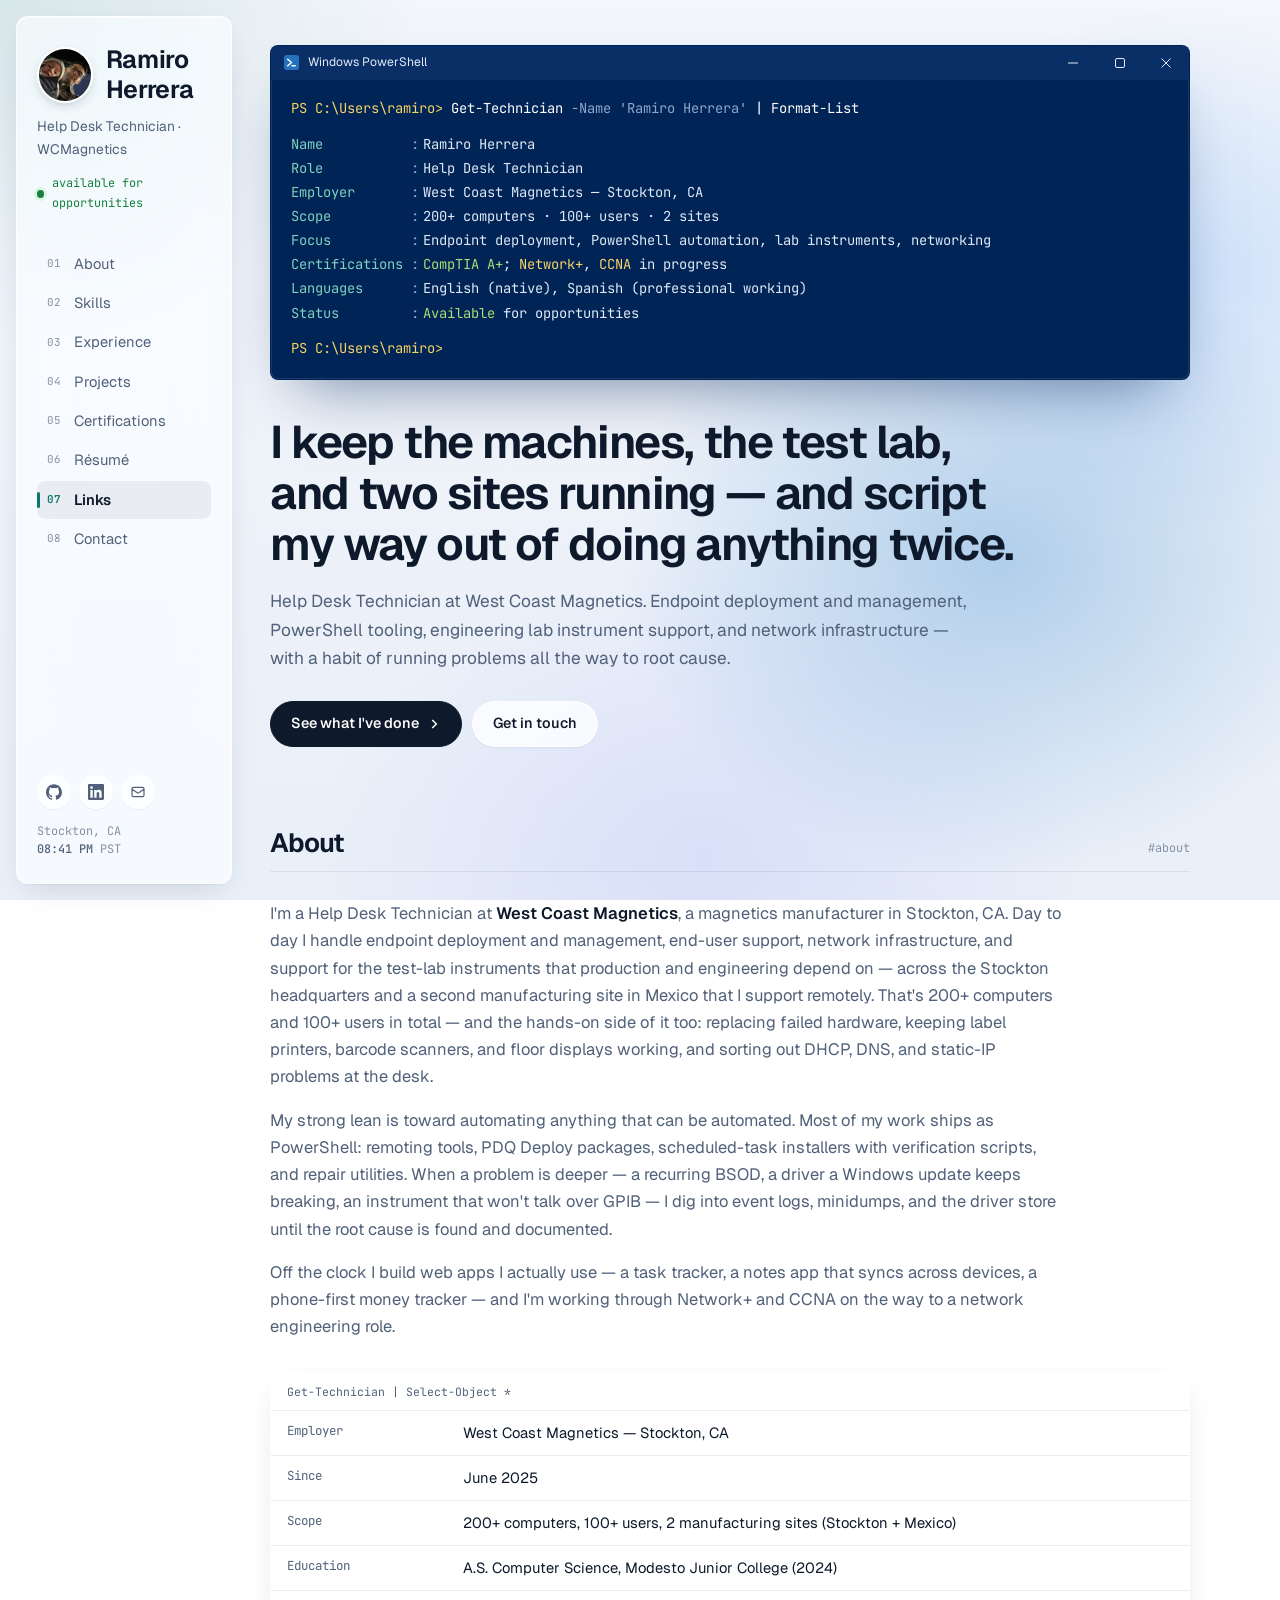
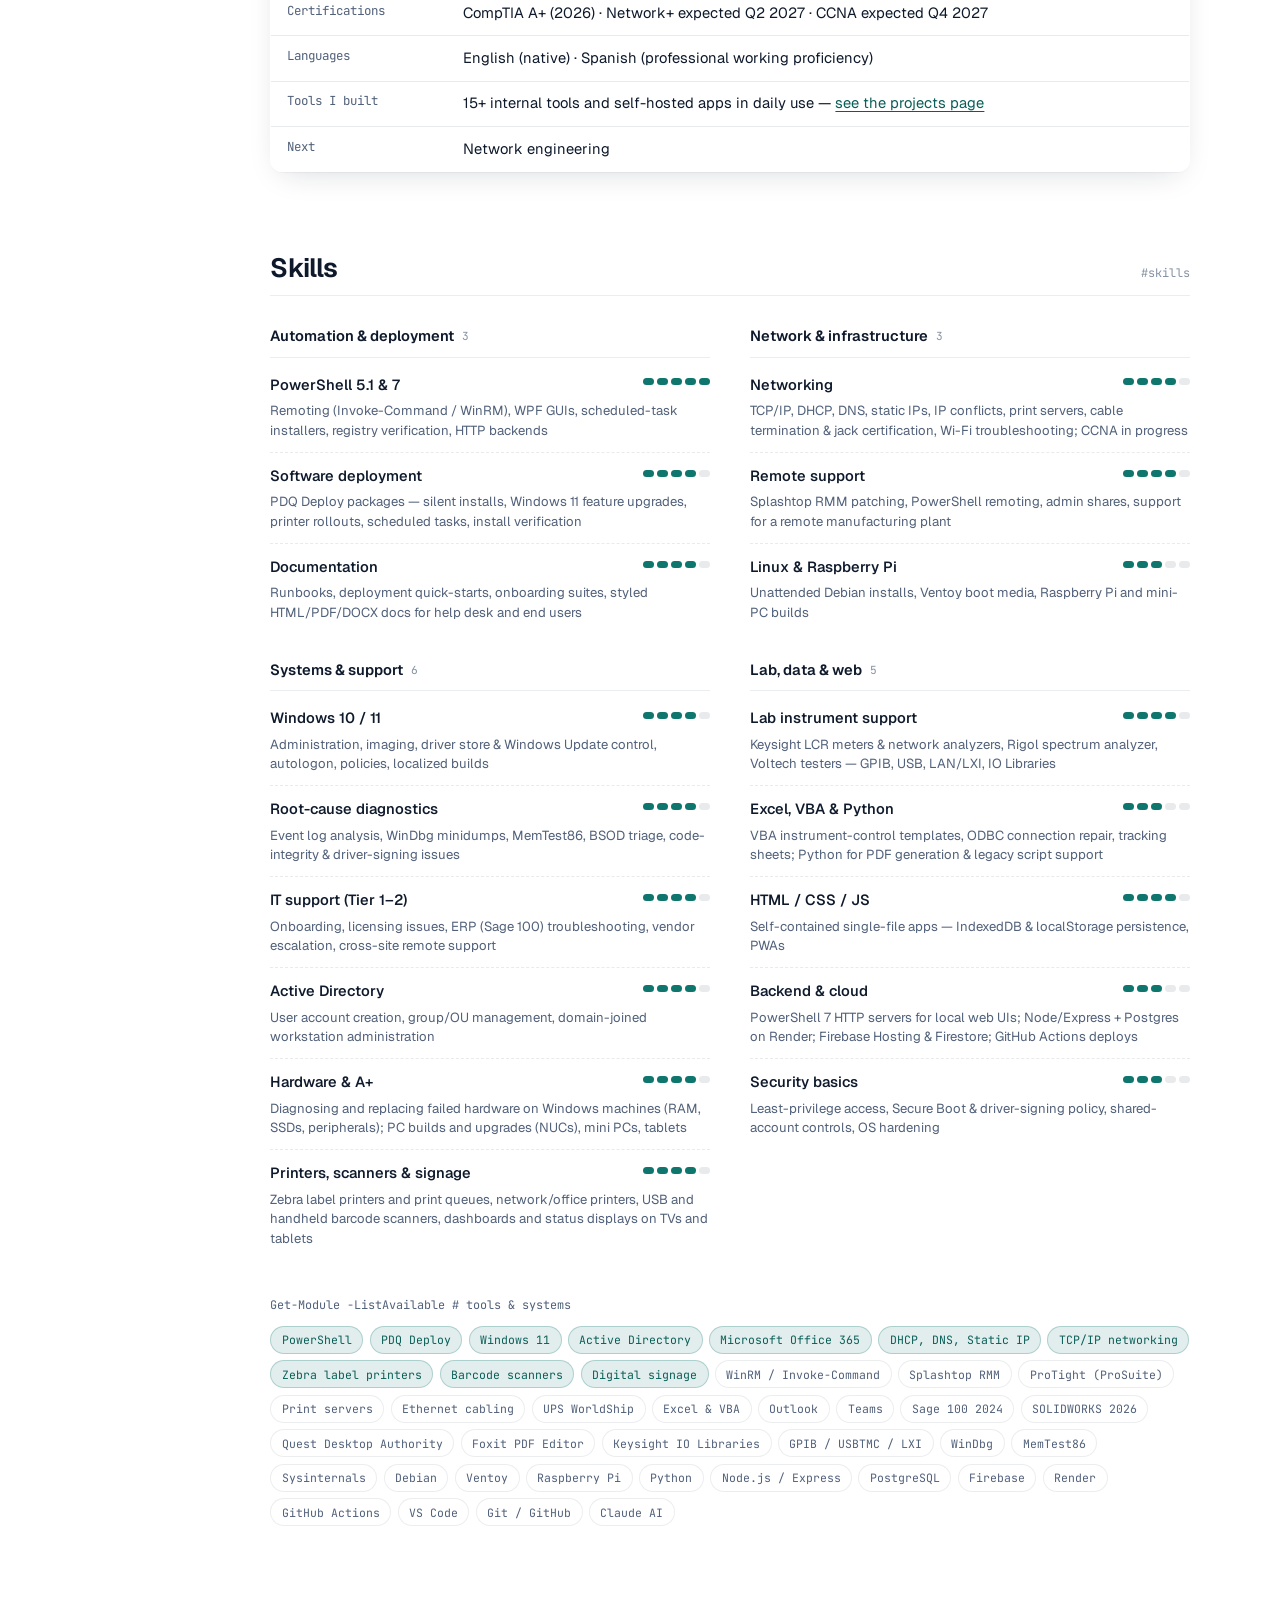
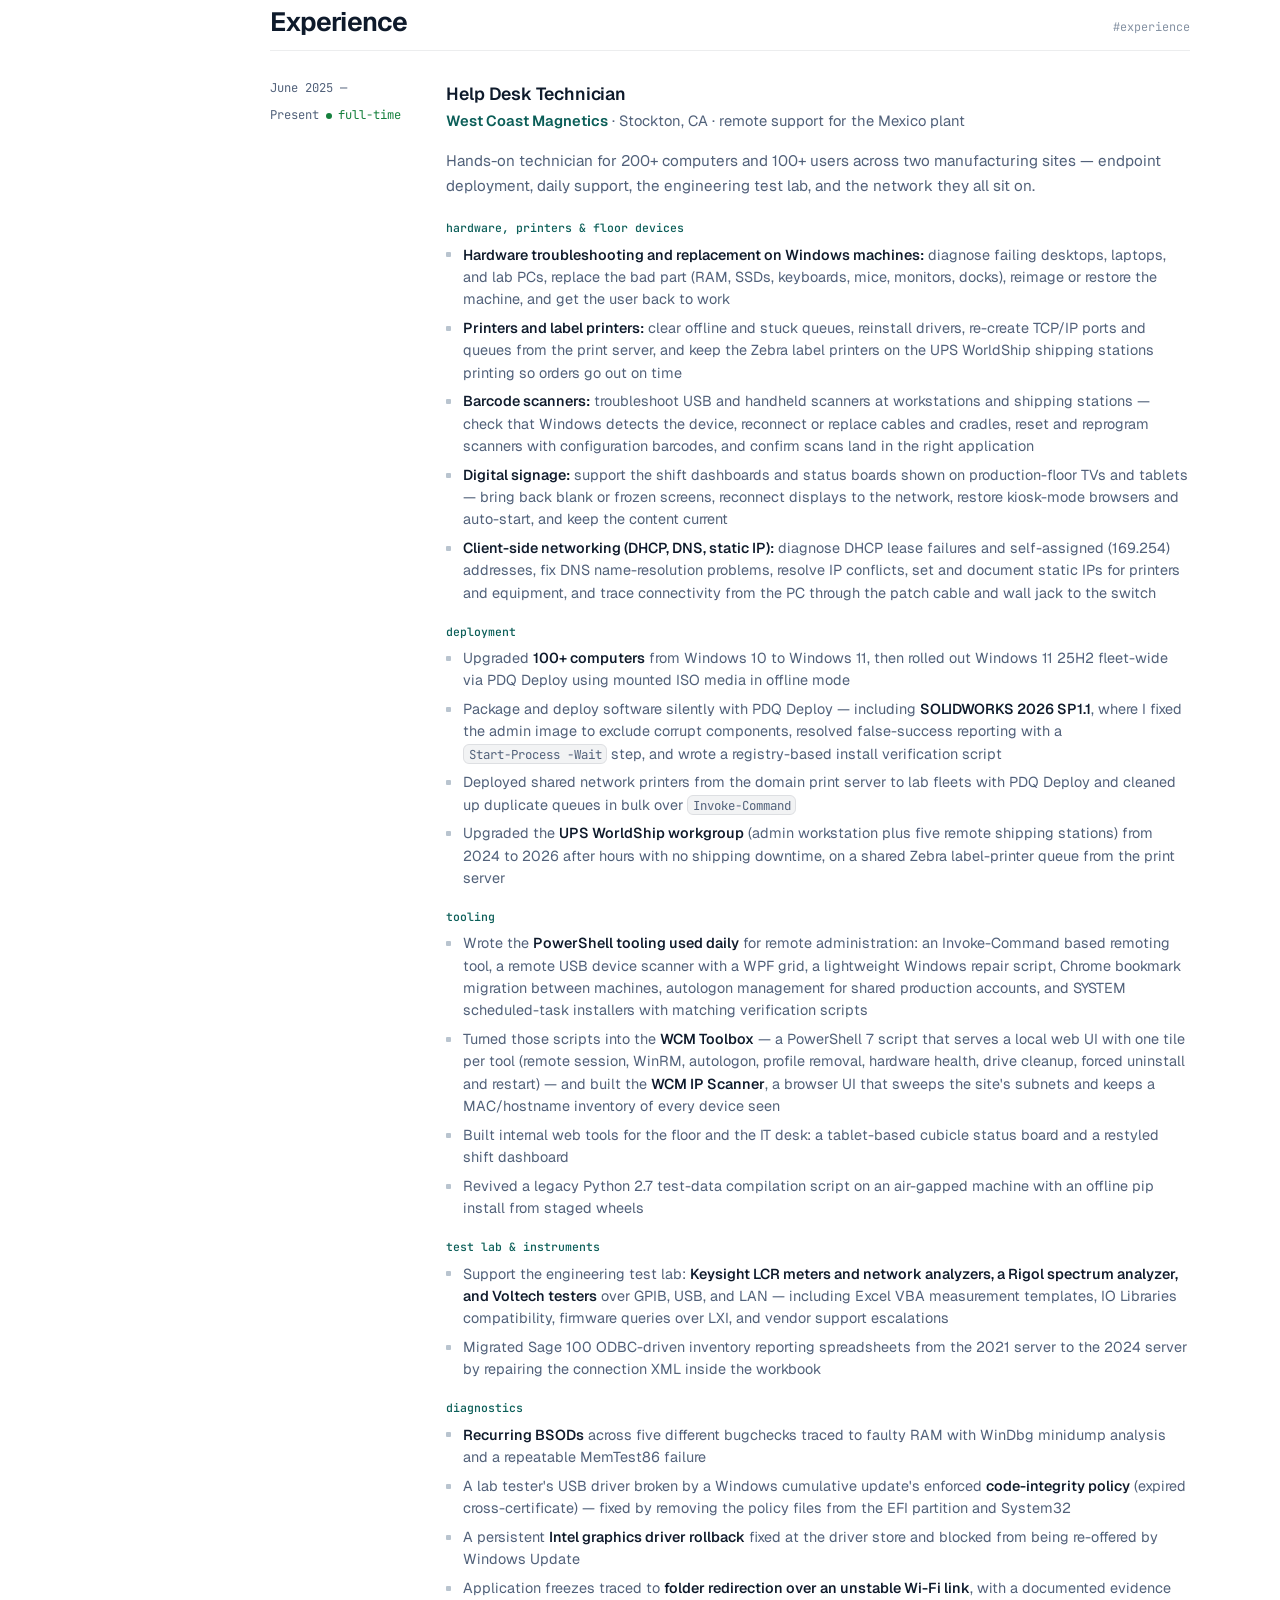
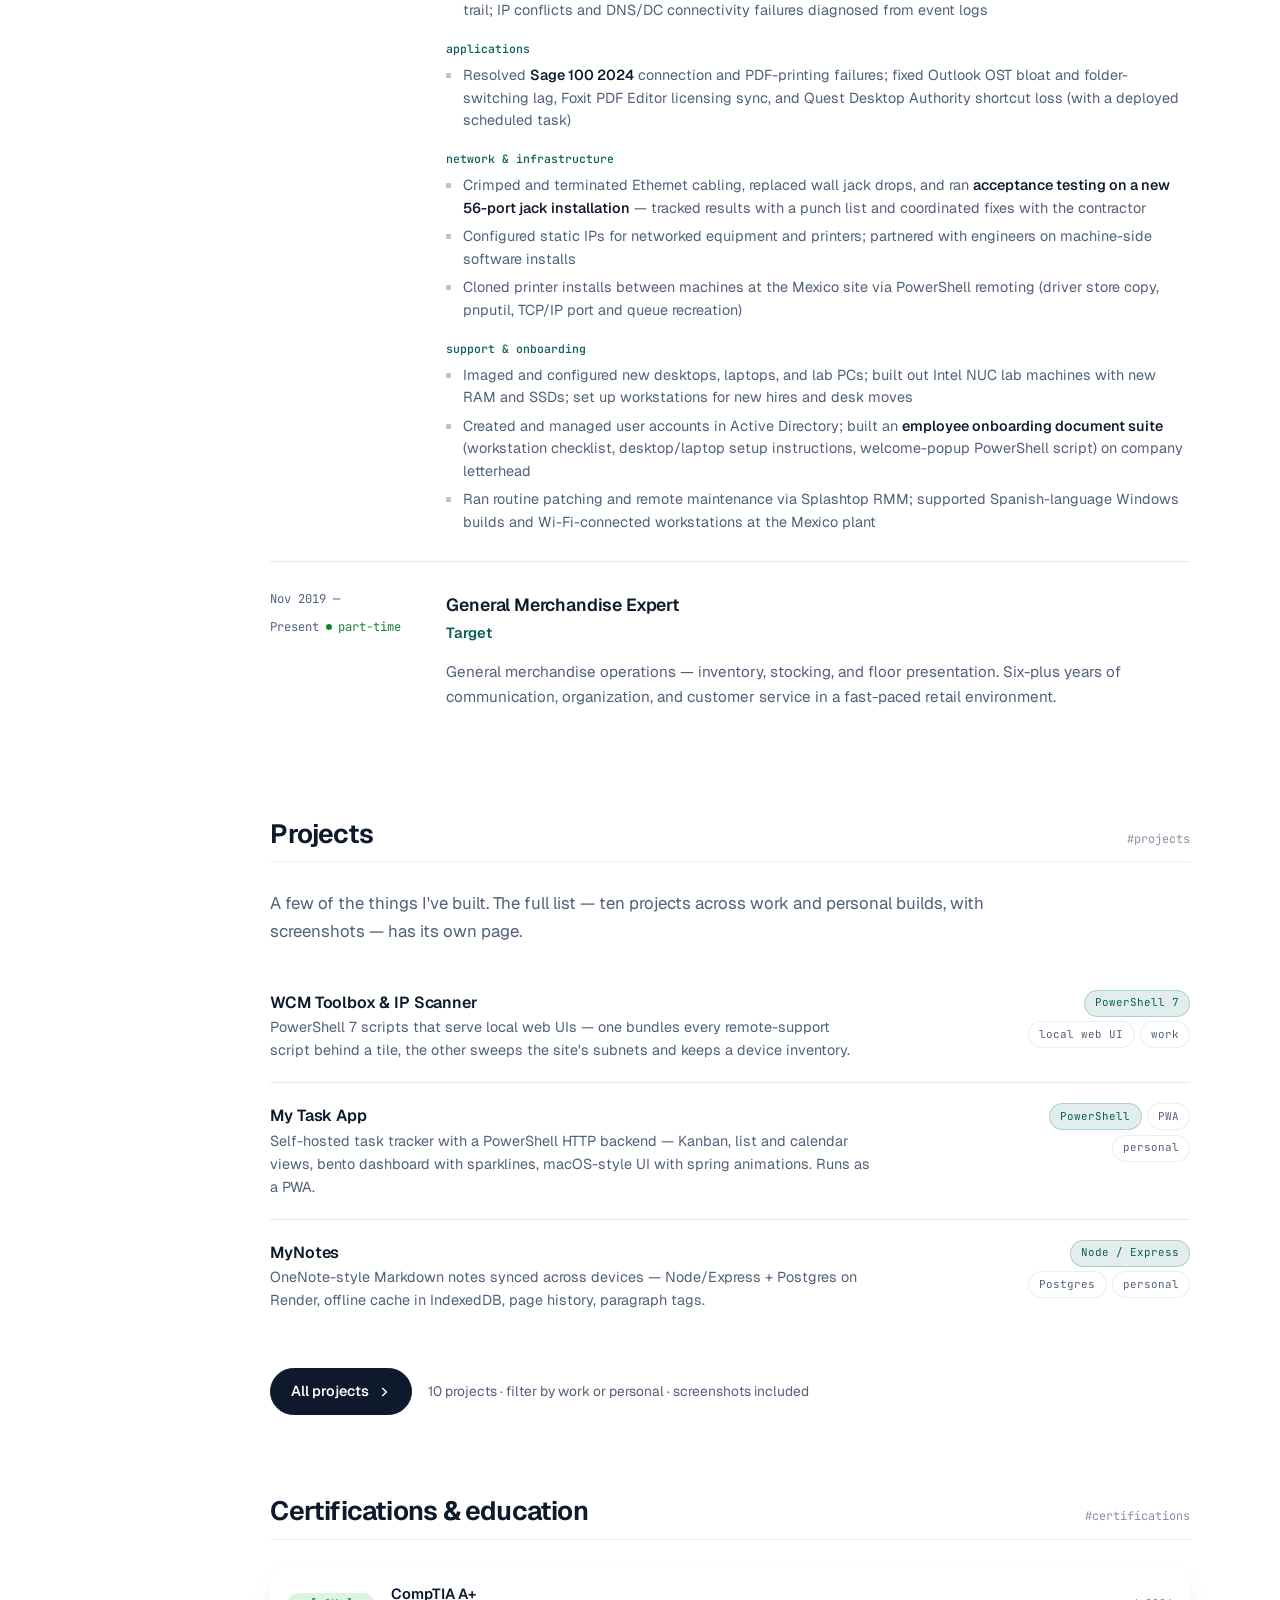
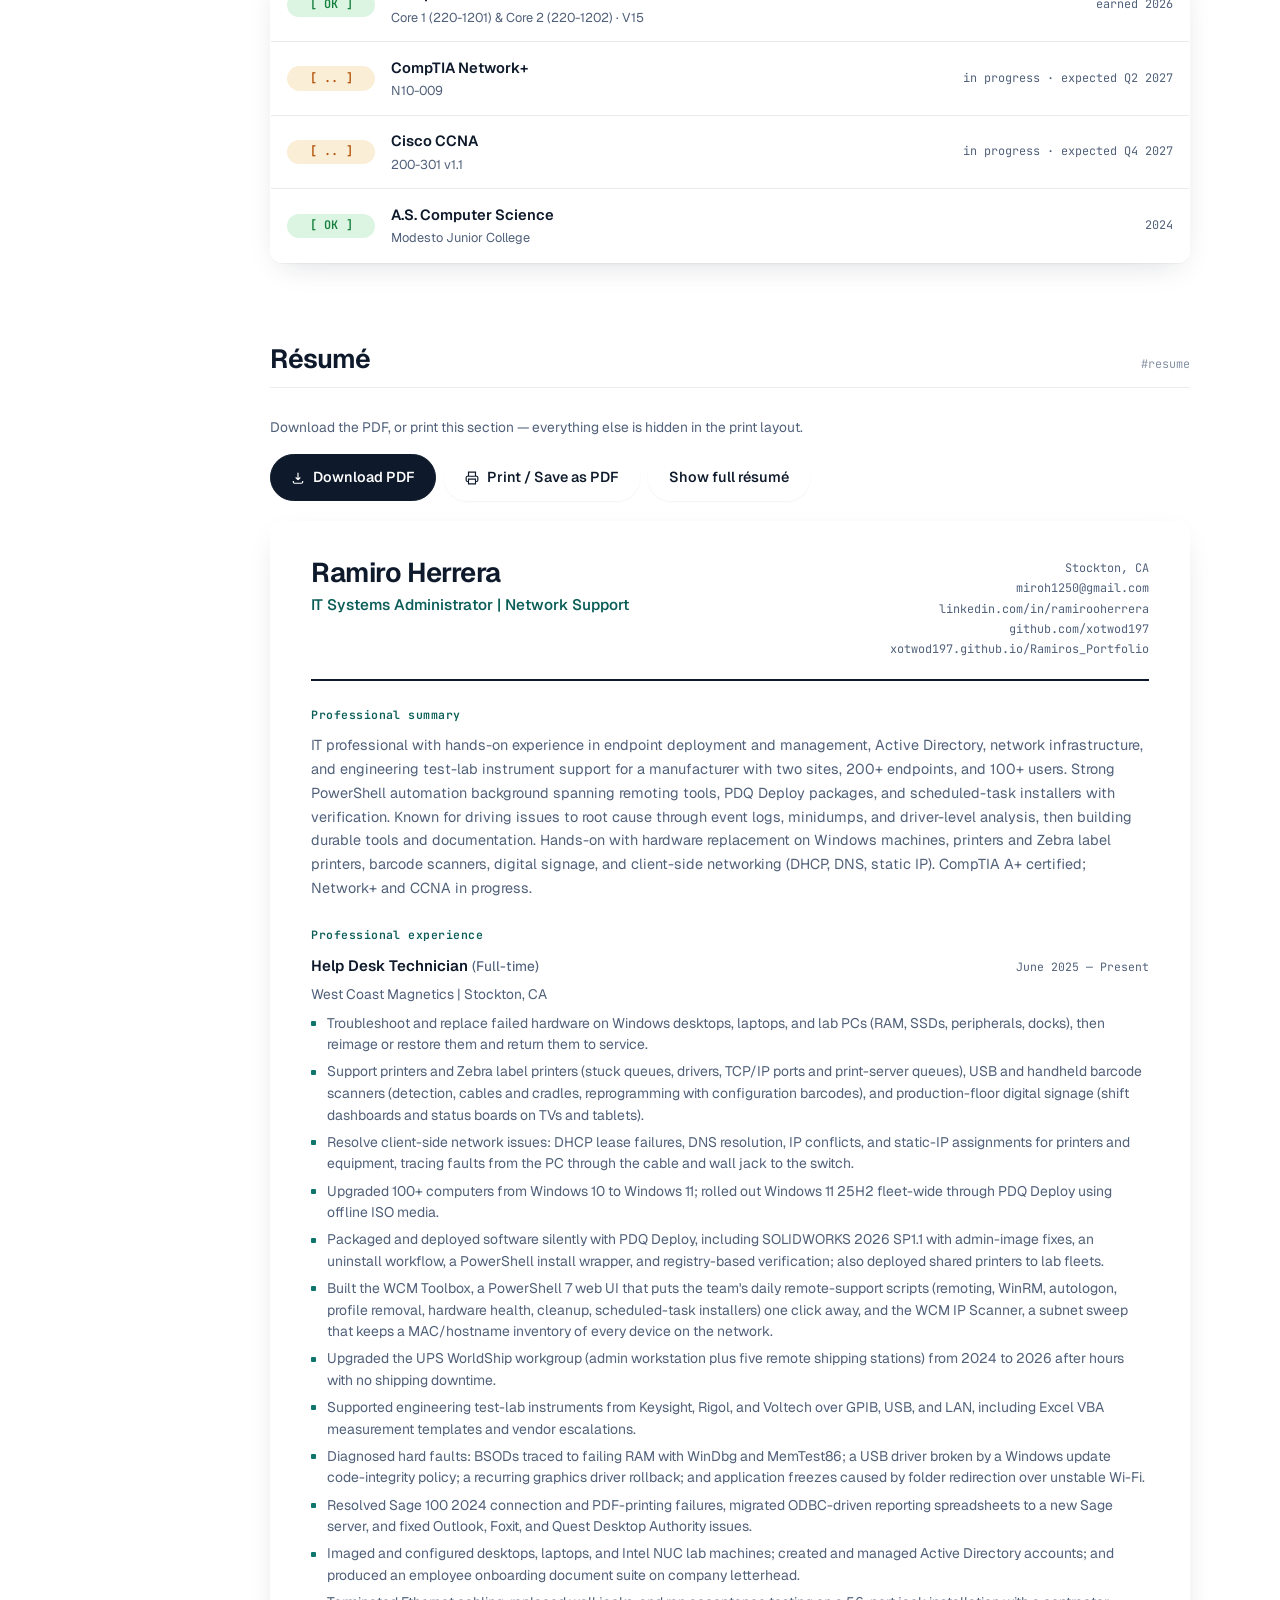
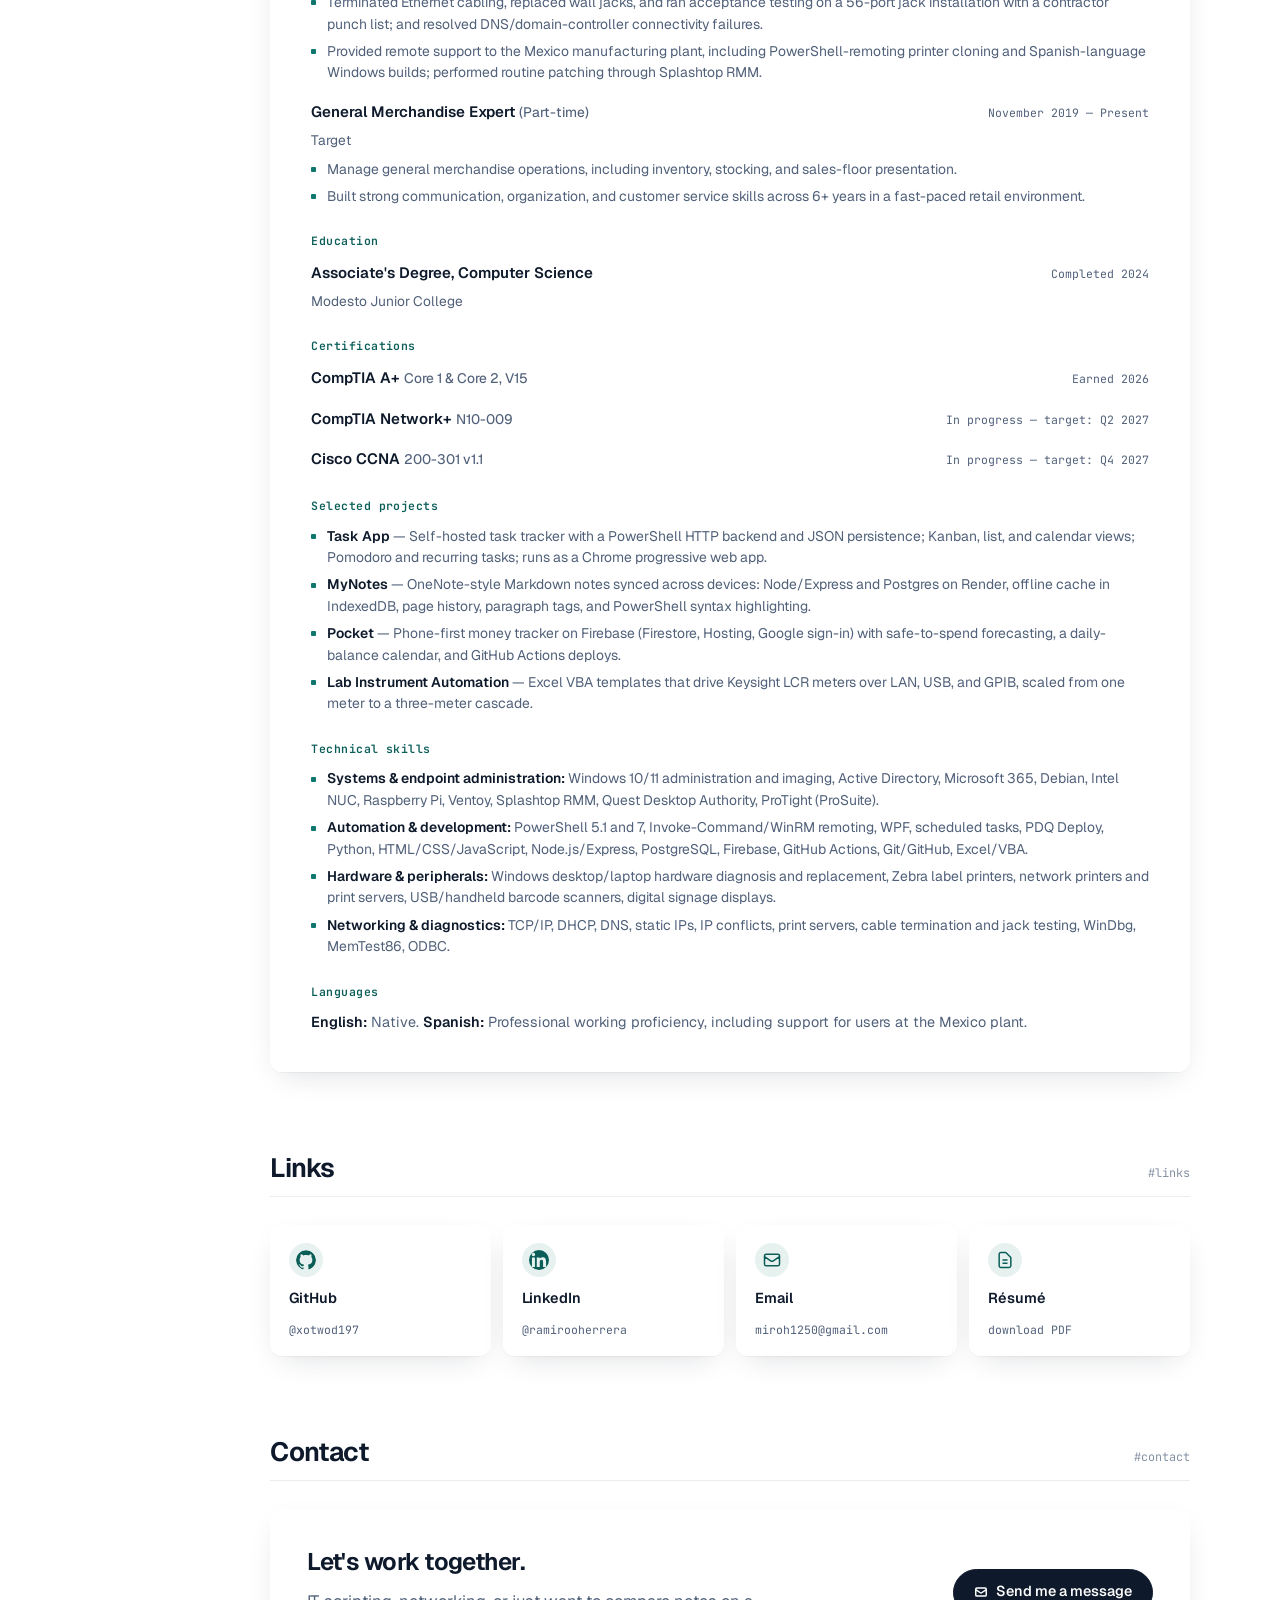
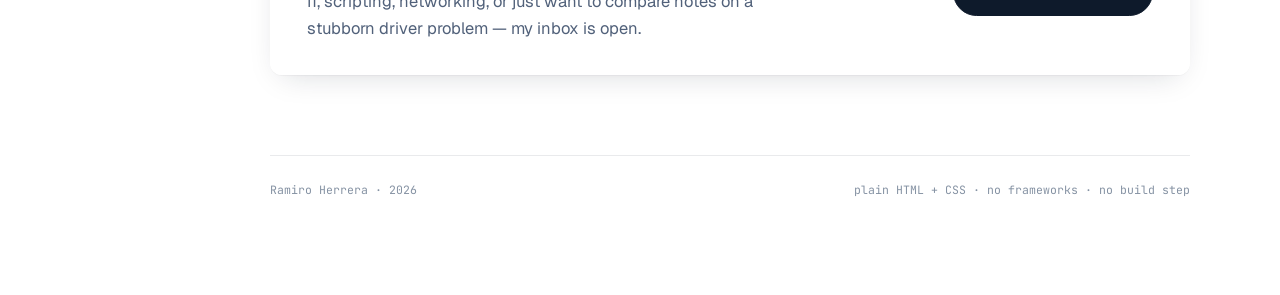
==== index.html @ bf125190 "Use full company name West Coast Magnetics; regenerate résumé PDF" ====
<!DOCTYPE html>
<html lang="en">
<head>
<meta charset="UTF-8">
<meta name="viewport" content="width=device-width, initial-scale=1.0">
<title>Ramiro Herrera — IT Systems Administrator | Network Support</title>
<meta name="description" content="Ramiro Herrera — IT systems administration and network support in Stockton, CA. Endpoint deployment, PowerShell automation, lab instrument support, and self-hosted tools.">
<meta name="theme-color" content="#012456">
<link rel="icon" href="data:image/svg+xml,<svg xmlns='http://www.w3.org/2000/svg' viewBox='0 0 64 64'><rect width='64' height='64' rx='12' fill='%23012456'/><path d='M16 20l16 12-16 12' fill='none' stroke='%23f6d365' stroke-width='6' stroke-linecap='round' stroke-linejoin='round'/><path d='M34 44h16' stroke='%23dfe9f8' stroke-width='6' stroke-linecap='round'/></svg>">
<!-- Share preview (LinkedIn, Slack, iMessage, X). If the site address changes, update og:url, canonical and both og-image.png URLs. -->
<meta property="og:type" content="website">
<meta property="og:site_name" content="Ramiro Herrera">
<meta property="og:title" content="Ramiro Herrera — IT Systems Administrator | Network Support">
<meta property="og:description" content="Endpoint deployment, PowerShell automation, lab instrument support, and networking for a two-site manufacturer. CompTIA A+; Network+ and CCNA in progress. Stockton, CA.">
<meta property="og:url" content="https://xotwod197.github.io/Ramiros_Portfolio/">
<link rel="canonical" href="https://xotwod197.github.io/Ramiros_Portfolio/">
<meta property="og:image" content="https://xotwod197.github.io/Ramiros_Portfolio/og-image.png?v=20261016">
<meta property="og:image:width" content="1200">
<meta property="og:image:height" content="630">
<meta property="og:image:alt" content="Ramiro Herrera, IT Systems Administrator and Network Support, shown in a PowerShell console">
<meta name="twitter:card" content="summary_large_image">
<meta name="twitter:image" content="https://xotwod197.github.io/Ramiros_Portfolio/og-image.png?v=20261016">
<meta name="twitter:image:alt" content="Ramiro Herrera, IT Systems Administrator and Network Support, shown in a PowerShell console">
<meta name="twitter:title" content="Ramiro Herrera — IT Systems Administrator | Network Support">
<meta name="twitter:description" content="Endpoint deployment, PowerShell automation, lab instrument support, and networking. Stockton, CA.">
<link rel="preconnect" href="https://fonts.googleapis.com">
<link rel="preconnect" href="https://fonts.gstatic.com" crossorigin>
<link href="https://fonts.googleapis.com/css2?family=Geist:wght@300..800&family=JetBrains+Mono:ital,wght@0,400;0,500;0,600;1,400&display=swap" rel="stylesheet">
<link rel="stylesheet" href="site.css?v=20261016">
<link rel="stylesheet" href="glass.css?v=20261016">
</head>
<body>

<div class="shell">

  <!-- ── SIDEBAR ── -->
  <aside class="side">
    <div class="side-head">
      <a href="#" class="side-name"><img class="side-avatar" src="images/profile.jpg" alt="Ramiro Herrera with his baby" width="320" height="320">Ramiro Herrera</a>
      <div class="side-role">Help Desk Technician · WCMagnetics</div>
      <div class="side-status"><span class="led" aria-hidden="true"></span>available for opportunities</div>
    </div>

    <button class="menu-btn" type="button" aria-expanded="false" aria-controls="site-nav">
      <svg class="ic-open" viewBox="0 0 24 24" fill="none" stroke="currentColor" stroke-width="2" aria-hidden="true"><path d="M4 7h16M4 12h16M4 17h16"/></svg>
      <svg class="ic-close" viewBox="0 0 24 24" fill="none" stroke="currentColor" stroke-width="2" aria-hidden="true"><path d="M6 6l12 12M18 6L6 18"/></svg>
      Menu
    </button>

    <nav aria-label="Sections" id="site-nav">
      <ul class="side-nav">
        <li><a href="#about"><span class="idx">01</span>About</a></li>
        <li><a href="#skills"><span class="idx">02</span>Skills</a></li>
        <li><a href="#experience"><span class="idx">03</span>Experience</a></li>
        <li><a href="#projects"><span class="idx">04</span>Projects</a></li>
        <li><a href="#certifications"><span class="idx">05</span>Certifications</a></li>
        <li><a href="#resume"><span class="idx">06</span>Résumé</a></li>
        <li><a href="#links"><span class="idx">07</span>Links</a></li>
        <li><a href="#contact"><span class="idx">08</span>Contact</a></li>
      </ul>
    </nav>

    <div class="side-foot">
      <div class="side-links">
        <a href="https://github.com/xotwod197" target="_blank" rel="noopener" aria-label="GitHub">
          <svg viewBox="0 0 24 24" fill="currentColor"><path d="M12 .297c-6.63 0-12 5.373-12 12 0 5.303 3.438 9.8 8.205 11.385.6.113.82-.258.82-.577 0-.285-.01-1.04-.015-2.04-3.338.724-4.042-1.61-4.042-1.61C4.422 18.07 3.633 17.7 3.633 17.7c-1.087-.744.084-.729.084-.729 1.205.084 1.838 1.236 1.838 1.236 1.07 1.835 2.809 1.305 3.495.998.108-.776.417-1.305.76-1.605-2.665-.3-5.466-1.332-5.466-5.93 0-1.31.465-2.38 1.235-3.22-.135-.303-.54-1.523.105-3.176 0 0 1.005-.322 3.3 1.23.96-.267 1.98-.399 3-.405 1.02.006 2.04.138 3 .405 2.28-1.552 3.285-1.23 3.285-1.23.645 1.653.24 2.873.12 3.176.765.84 1.23 1.91 1.23 3.22 0 4.61-2.805 5.625-5.475 5.92.42.36.81 1.096.81 2.22 0 1.606-.015 2.896-.015 3.286 0 .315.21.69.825.57C20.565 22.092 24 17.592 24 12.297c0-6.627-5.373-12-12-12"/></svg>
        </a>
        <a href="https://www.linkedin.com/in/ramirooherrera/" target="_blank" rel="noopener" aria-label="LinkedIn">
          <svg viewBox="0 0 24 24" fill="currentColor"><path d="M20.447 20.452h-3.554v-5.569c0-1.328-.027-3.037-1.852-3.037-1.853 0-2.136 1.445-2.136 2.939v5.667H9.351V9h3.414v1.561h.046c.477-.9 1.637-1.85 3.37-1.85 3.601 0 4.267 2.37 4.267 5.455v6.286zM5.337 7.433a2.062 2.062 0 01-2.063-2.065 2.064 2.064 0 112.063 2.065zm1.782 13.019H3.555V9h3.564v11.452zM22.225 0H1.771C.792 0 0 .774 0 1.729v20.542C0 23.227.792 24 1.771 24h20.451C23.2 24 24 23.227 24 22.271V1.729C24 .774 23.2 0 22.222 0h.003z"/></svg>
        </a>
        <a href="mailto:miroh1250@gmail.com" aria-label="Email">
          <svg viewBox="0 0 24 24" fill="none" stroke="currentColor" stroke-width="1.8"><path d="M3 8l7.89 5.26a2 2 0 002.22 0L21 8M5 19h14a2 2 0 002-2V7a2 2 0 00-2-2H5a2 2 0 00-2 2v10a2 2 0 002 2z"/></svg>
        </a>
      </div>
      <div class="side-clock">Stockton, CA<br><b id="clock">--:--</b> <span id="tz">PT</span></div>
    </div>
  </aside>

  <!-- ── CONTENT ── -->
  <main class="content">

    <!-- HERO -->
    <header class="hero">
      <div class="console" id="console" aria-label="Terminal introduction">
        <div class="console-bar">
          <span class="console-title"><svg class="ps-ico" viewBox="0 0 16 16" aria-hidden="true"><rect width="16" height="16" rx="3" fill="#2671be"/><path d="M4 4.5l4 3.5-4 3.5" fill="none" stroke="#fff" stroke-width="1.6" stroke-linecap="round" stroke-linejoin="round"/><path d="M8.5 11.5h3.5" stroke="#fff" stroke-width="1.6" stroke-linecap="round"/></svg>Windows PowerShell</span>
          <span class="win-ctrls" aria-hidden="true">
            <i><svg viewBox="0 0 10 10"><path d="M0 5h10"/></svg></i>
            <i><svg viewBox="0 0 10 10"><rect x="0.5" y="0.5" width="9" height="9" rx="1.5"/></svg></i>
            <i class="close"><svg viewBox="0 0 10 10"><path d="M0.5 0.5l9 9M9.5 0.5l-9 9"/></svg></i>
          </span>
        </div>
        <div class="console-body">
          <div>
            <span class="prompt">PS C:\Users\ramiro&gt;</span>
            <span class="cmd" id="cmd"></span><span class="caret" aria-hidden="true"></span>
          </div>
          <div class="fl" id="fl">
            <div class="fl-row"><span class="k">Name</span><span class="sep">:</span><span class="v">Ramiro Herrera</span></div>
            <div class="fl-row"><span class="k">Role</span><span class="sep">:</span><span class="v">Help Desk Technician</span></div>
            <div class="fl-row"><span class="k">Employer</span><span class="sep">:</span><span class="v">West Coast Magnetics — Stockton, CA</span></div>
            <div class="fl-row"><span class="k">Scope</span><span class="sep">:</span><span class="v">200+ computers · 100+ users · 2 sites</span></div>
            <div class="fl-row"><span class="k">Focus</span><span class="sep">:</span><span class="v">Endpoint deployment, PowerShell automation, lab instruments, networking</span></div>
            <div class="fl-row"><span class="k">Certifications</span><span class="sep">:</span><span class="v"><span class="ok">CompTIA A+</span>; <span class="wip">Network+</span>, <span class="wip">CCNA</span> in progress</span></div>
            <div class="fl-row"><span class="k">Languages</span><span class="sep">:</span><span class="v">English (native), Spanish (professional working)</span></div>
            <div class="fl-row"><span class="k">Status</span><span class="sep">:</span><span class="v"><span class="ok">Available</span> for opportunities</span></div>
          </div>
          <div class="console-end">PS C:\Users\ramiro&gt; <span class="caret" aria-hidden="true"></span></div>
        </div>
      </div>

      <div class="hero-text">
        <h1>I keep the machines, the test lab, and two sites running — and script my way out of doing anything twice.</h1>
        <p class="hero-sub">
          Help Desk Technician at West Coast Magnetics. Endpoint deployment and management, PowerShell tooling, engineering lab instrument support, and network infrastructure — with a habit of running problems all the way to root cause.
        </p>
        <div class="hero-cta">
          <a href="#experience" class="btn btn-ink">See what I've done <svg fill="none" viewBox="0 0 24 24" stroke="currentColor" stroke-width="2.5"><path d="M9 5l7 7-7 7"/></svg></a>
          <a href="#contact" class="btn btn-line">Get in touch</a>
        </div>
      </div>
    </header>

    <!-- ABOUT -->
    <section class="section" id="about">
      <div class="section-head"><h2>About</h2><a class="anchor" href="#about">#about</a></div>
      <div class="prose">
        <p>
          I'm a Help Desk Technician at <strong>West Coast Magnetics</strong>, a magnetics manufacturer in Stockton, CA. Day to day I handle endpoint deployment and management, end-user support, network infrastructure, and support for the test-lab instruments that production and engineering depend on — across the Stockton headquarters and a second manufacturing site in Mexico that I support remotely. That's 200+ computers and 100+ users in total — and the hands-on side of it too: replacing failed hardware, keeping label printers, barcode scanners, and floor displays working, and sorting out DHCP, DNS, and static-IP problems at the desk.
        </p>
        <p>
          My strong lean is toward automating anything that can be automated. Most of my work ships as PowerShell: remoting tools, PDQ Deploy packages, scheduled-task installers with verification scripts, and repair utilities. When a problem is deeper — a recurring BSOD, a driver a Windows update keeps breaking, an instrument that won't talk over GPIB — I dig into event logs, minidumps, and the driver store until the root cause is found and documented.
        </p>
        <p>
          Off the clock I build web apps I actually use — a task tracker, a notes app that syncs across devices, a phone-first money tracker — and I'm working through Network+ and CCNA on the way to a network engineering role.
        </p>
      </div>

      <div class="facts">
        <div class="facts-title">Get-Technician | Select-Object *</div>
        <dl>
          <dt>Employer</dt><dd>West Coast Magnetics — Stockton, CA</dd>
          <dt>Since</dt><dd>June 2025</dd>
          <dt>Scope</dt><dd>200+ computers, 100+ users, 2 manufacturing sites (Stockton + Mexico)</dd>
          <dt>Education</dt><dd>A.S. Computer Science, Modesto Junior College (2024)</dd>
          <dt>Certifications</dt><dd>CompTIA A+ (2026) · Network+ expected Q2 2027 · CCNA expected Q4 2027</dd>
          <dt>Languages</dt><dd>English (native) · Spanish (professional working proficiency)</dd>
          <dt>Tools I built</dt><dd>15+ internal tools and self-hosted apps in daily use — <a href="projects.html">see the projects page</a></dd>
          <dt>Next</dt><dd>Network engineering</dd>
        </dl>
      </div>
    </section>

    <!-- SKILLS -->
    <section class="section" id="skills">
      <div class="section-head"><h2>Skills</h2><a class="anchor" href="#skills">#skills</a></div>

      <div class="skill-groups">

        <div class="skill-group">
          <h3>Automation &amp; deployment <span class="n">3</span></h3>
          <div class="skill">
            <div class="skill-name">PowerShell 5.1 &amp; 7</div>
            <div class="meter" data-level="5" role="img" aria-label="Level 5 of 5"><i></i><i></i><i></i><i></i><i></i></div>
            <div class="skill-desc">Remoting (Invoke-Command / WinRM), WPF GUIs, scheduled-task installers, registry verification, HTTP backends</div>
          </div>
          <div class="skill">
            <div class="skill-name">Software deployment</div>
            <div class="meter" data-level="4" role="img" aria-label="Level 4 of 5"><i></i><i></i><i></i><i></i><i></i></div>
            <div class="skill-desc">PDQ Deploy packages — silent installs, Windows 11 feature upgrades, printer rollouts, scheduled tasks, install verification</div>
          </div>
          <div class="skill">
            <div class="skill-name">Documentation</div>
            <div class="meter" data-level="4" role="img" aria-label="Level 4 of 5"><i></i><i></i><i></i><i></i><i></i></div>
            <div class="skill-desc">Runbooks, deployment quick-starts, onboarding suites, styled HTML/PDF/DOCX docs for help desk and end users</div>
          </div>
        </div>

        <div class="skill-group">
          <h3>Systems &amp; support <span class="n">6</span></h3>
          <div class="skill">
            <div class="skill-name">Windows 10 / 11</div>
            <div class="meter" data-level="4" role="img" aria-label="Level 4 of 5"><i></i><i></i><i></i><i></i><i></i></div>
            <div class="skill-desc">Administration, imaging, driver store &amp; Windows Update control, autologon, policies, localized builds</div>
          </div>
          <div class="skill">
            <div class="skill-name">Root-cause diagnostics</div>
            <div class="meter" data-level="4" role="img" aria-label="Level 4 of 5"><i></i><i></i><i></i><i></i><i></i></div>
            <div class="skill-desc">Event log analysis, WinDbg minidumps, MemTest86, BSOD triage, code-integrity &amp; driver-signing issues</div>
          </div>
          <div class="skill">
            <div class="skill-name">IT support (Tier 1–2)</div>
            <div class="meter" data-level="4" role="img" aria-label="Level 4 of 5"><i></i><i></i><i></i><i></i><i></i></div>
            <div class="skill-desc">Onboarding, licensing issues, ERP (Sage 100) troubleshooting, vendor escalation, cross-site remote support</div>
          </div>
          <div class="skill">
            <div class="skill-name">Active Directory</div>
            <div class="meter" data-level="4" role="img" aria-label="Level 4 of 5"><i></i><i></i><i></i><i></i><i></i></div>
            <div class="skill-desc">User account creation, group/OU management, domain-joined workstation administration</div>
          </div>
          <div class="skill">
            <div class="skill-name">Hardware &amp; A+</div>
            <div class="meter" data-level="4" role="img" aria-label="Level 4 of 5"><i></i><i></i><i></i><i></i><i></i></div>
            <div class="skill-desc">Diagnosing and replacing failed hardware on Windows machines (RAM, SSDs, peripherals); PC builds and upgrades (NUCs), mini PCs, tablets</div>
          </div>
          <div class="skill">
            <div class="skill-name">Printers, scanners &amp; signage</div>
            <div class="meter" data-level="4" role="img" aria-label="Level 4 of 5"><i></i><i></i><i></i><i></i><i></i></div>
            <div class="skill-desc">Zebra label printers and print queues, network/office printers, USB and handheld barcode scanners, dashboards and status displays on TVs and tablets</div>
          </div>
        </div>

        <div class="skill-group">
          <h3>Network &amp; infrastructure <span class="n">3</span></h3>
          <div class="skill">
            <div class="skill-name">Networking</div>
            <div class="meter" data-level="4" role="img" aria-label="Level 4 of 5"><i></i><i></i><i></i><i></i><i></i></div>
            <div class="skill-desc">TCP/IP, DHCP, DNS, static IPs, IP conflicts, print servers, cable termination &amp; jack certification, Wi-Fi troubleshooting; CCNA in progress</div>
          </div>
          <div class="skill">
            <div class="skill-name">Remote support</div>
            <div class="meter" data-level="4" role="img" aria-label="Level 4 of 5"><i></i><i></i><i></i><i></i><i></i></div>
            <div class="skill-desc">Splashtop RMM patching, PowerShell remoting, admin shares, support for a remote manufacturing plant</div>
          </div>
          <div class="skill">
            <div class="skill-name">Linux &amp; Raspberry Pi</div>
            <div class="meter" data-level="3" role="img" aria-label="Level 3 of 5"><i></i><i></i><i></i><i></i><i></i></div>
            <div class="skill-desc">Unattended Debian installs, Ventoy boot media, Raspberry Pi and mini-PC builds</div>
          </div>
        </div>

        <div class="skill-group">
          <h3>Lab, data &amp; web <span class="n">5</span></h3>
          <div class="skill">
            <div class="skill-name">Lab instrument support</div>
            <div class="meter" data-level="4" role="img" aria-label="Level 4 of 5"><i></i><i></i><i></i><i></i><i></i></div>
            <div class="skill-desc">Keysight LCR meters &amp; network analyzers, Rigol spectrum analyzer, Voltech testers — GPIB, USB, LAN/LXI, IO Libraries</div>
          </div>
          <div class="skill">
            <div class="skill-name">Excel, VBA &amp; Python</div>
            <div class="meter" data-level="3" role="img" aria-label="Level 3 of 5"><i></i><i></i><i></i><i></i><i></i></div>
            <div class="skill-desc">VBA instrument-control templates, ODBC connection repair, tracking sheets; Python for PDF generation &amp; legacy script support</div>
          </div>
          <div class="skill">
            <div class="skill-name">HTML / CSS / JS</div>
            <div class="meter" data-level="4" role="img" aria-label="Level 4 of 5"><i></i><i></i><i></i><i></i><i></i></div>
            <div class="skill-desc">Self-contained single-file apps — IndexedDB &amp; localStorage persistence, PWAs</div>
          </div>
          <div class="skill">
            <div class="skill-name">Backend &amp; cloud</div>
            <div class="meter" data-level="3" role="img" aria-label="Level 3 of 5"><i></i><i></i><i></i><i></i><i></i></div>
            <div class="skill-desc">PowerShell 7 HTTP servers for local web UIs; Node/Express + Postgres on Render; Firebase Hosting &amp; Firestore; GitHub Actions deploys</div>
          </div>
          <div class="skill">
            <div class="skill-name">Security basics</div>
            <div class="meter" data-level="3" role="img" aria-label="Level 3 of 5"><i></i><i></i><i></i><i></i><i></i></div>
            <div class="skill-desc">Least-privilege access, Secure Boot &amp; driver-signing policy, shared-account controls, OS hardening</div>
          </div>
        </div>

      </div>

      <div class="tools">
        <div class="tools-title">Get-Module -ListAvailable  # tools &amp; systems</div>
        <div class="chips">
          <span class="chip hi">PowerShell</span>
          <span class="chip hi">PDQ Deploy</span>
          <span class="chip hi">Windows 11</span>
          <span class="chip hi">Active Directory</span>
          <span class="chip hi">Microsoft Office 365</span>
          <span class="chip hi">DHCP, DNS, Static IP</span>
          <span class="chip hi">TCP/IP networking</span>
          <span class="chip hi">Zebra label printers</span>
          <span class="chip hi">Barcode scanners</span>
          <span class="chip hi">Digital signage</span>
          <span class="chip">WinRM / Invoke-Command</span>
          <span class="chip">Splashtop RMM</span>
          <span class="chip">ProTight (ProSuite)</span>
          <span class="chip">Print servers</span>
          <span class="chip">Ethernet cabling</span>
          <span class="chip">UPS WorldShip</span>
          <span class="chip">Excel &amp; VBA</span>
          <span class="chip">Outlook</span>
          <span class="chip">Teams</span>
          <span class="chip">Sage 100 2024</span>
          <span class="chip">SOLIDWORKS 2026</span>
          <span class="chip">Quest Desktop Authority</span>
          <span class="chip">Foxit PDF Editor</span>
          <span class="chip">Keysight IO Libraries</span>
          <span class="chip">GPIB / USBTMC / LXI</span>
          <span class="chip">WinDbg</span>
          <span class="chip">MemTest86</span>
          <span class="chip">Sysinternals</span>
          <span class="chip">Debian</span>
          <span class="chip">Ventoy</span>
          <span class="chip">Raspberry Pi</span>
          <span class="chip">Python</span>
          <span class="chip">Node.js / Express</span>
          <span class="chip">PostgreSQL</span>
          <span class="chip">Firebase</span>
          <span class="chip">Render</span>
          <span class="chip">GitHub Actions</span>
          <span class="chip">VS Code</span>
          <span class="chip">Git / GitHub</span>
          <span class="chip">Claude AI</span>
        </div>
      </div>
    </section>

    <!-- EXPERIENCE -->
    <section class="section" id="experience">
      <div class="section-head"><h2>Experience</h2><a class="anchor" href="#experience">#experience</a></div>

      <article class="job">
        <div class="job-when">
          June 2025 —<br>Present
          <div class="now">full-time</div>
        </div>
        <div>
          <h3 class="job-role">Help Desk Technician</h3>
          <div class="job-org"><b>West Coast Magnetics</b> · Stockton, CA · remote support for the Mexico plant</div>
          <p class="job-summary">
            Hands-on technician for 200+ computers and 100+ users across two manufacturing sites — endpoint deployment, daily support, the engineering test lab, and the network they all sit on.
          </p>

          <div class="duty-groups">
            <div class="duty">
              <h4>hardware, printers &amp; floor devices</h4>
              <ul>
                <li><strong>Hardware troubleshooting and replacement on Windows machines:</strong> diagnose failing desktops, laptops, and lab PCs, replace the bad part (RAM, SSDs, keyboards, mice, monitors, docks), reimage or restore the machine, and get the user back to work</li>
                <li><strong>Printers and label printers:</strong> clear offline and stuck queues, reinstall drivers, re-create TCP/IP ports and queues from the print server, and keep the Zebra label printers on the UPS WorldShip shipping stations printing so orders go out on time</li>
                <li><strong>Barcode scanners:</strong> troubleshoot USB and handheld scanners at workstations and shipping stations — check that Windows detects the device, reconnect or replace cables and cradles, reset and reprogram scanners with configuration barcodes, and confirm scans land in the right application</li>
                <li><strong>Digital signage:</strong> support the shift dashboards and status boards shown on production-floor TVs and tablets — bring back blank or frozen screens, reconnect displays to the network, restore kiosk-mode browsers and auto-start, and keep the content current</li>
                <li><strong>Client-side networking (DHCP, DNS, static IP):</strong> diagnose DHCP lease failures and self-assigned (169.254) addresses, fix DNS name-resolution problems, resolve IP conflicts, set and document static IPs for printers and equipment, and trace connectivity from the PC through the patch cable and wall jack to the switch</li>
              </ul>
            </div>

            <div class="duty">
              <h4>deployment</h4>
              <ul>
                <li>Upgraded <strong>100+ computers</strong> from Windows 10 to Windows 11, then rolled out Windows 11 25H2 fleet-wide via PDQ Deploy using mounted ISO media in offline mode</li>
                <li>Package and deploy software silently with PDQ Deploy — including <strong>SOLIDWORKS 2026 SP1.1</strong>, where I fixed the admin image to exclude corrupt components, resolved false-success reporting with a <code>Start-Process -Wait</code> step, and wrote a registry-based install verification script</li>
                <li>Deployed shared network printers from the domain print server to lab fleets with PDQ Deploy and cleaned up duplicate queues in bulk over <code>Invoke-Command</code></li>
                <li>Upgraded the <strong>UPS WorldShip workgroup</strong> (admin workstation plus five remote shipping stations) from 2024 to 2026 after hours with no shipping downtime, on a shared Zebra label-printer queue from the print server</li>
              </ul>
            </div>

            <div class="duty">
              <h4>tooling</h4>
              <ul>
                <li>Wrote the <strong>PowerShell tooling used daily</strong> for remote administration: an Invoke-Command based remoting tool, a remote USB device scanner with a WPF grid, a lightweight Windows repair script, Chrome bookmark migration between machines, autologon management for shared production accounts, and SYSTEM scheduled-task installers with matching verification scripts</li>
                <li>Turned those scripts into the <strong>WCM Toolbox</strong> — a PowerShell 7 script that serves a local web UI with one tile per tool (remote session, WinRM, autologon, profile removal, hardware health, drive cleanup, forced uninstall and restart) — and built the <strong>WCM IP Scanner</strong>, a browser UI that sweeps the site's subnets and keeps a MAC/hostname inventory of every device seen</li>
                <li>Built internal web tools for the floor and the IT desk: a tablet-based cubicle status board and a restyled shift dashboard</li>
                <li>Revived a legacy Python 2.7 test-data compilation script on an air-gapped machine with an offline pip install from staged wheels</li>
              </ul>
            </div>

            <div class="duty">
              <h4>test lab &amp; instruments</h4>
              <ul>
                <li>Support the engineering test lab: <strong>Keysight LCR meters and network analyzers, a Rigol spectrum analyzer, and Voltech testers</strong> over GPIB, USB, and LAN — including Excel VBA measurement templates, IO Libraries compatibility, firmware queries over LXI, and vendor support escalations</li>
                <li>Migrated Sage 100 ODBC-driven inventory reporting spreadsheets from the 2021 server to the 2024 server by repairing the connection XML inside the workbook</li>
              </ul>
            </div>

            <div class="duty">
              <h4>diagnostics</h4>
              <ul>
                <li><strong>Recurring BSODs</strong> across five different bugchecks traced to faulty RAM with WinDbg minidump analysis and a repeatable MemTest86 failure</li>
                <li>A lab tester's USB driver broken by a Windows cumulative update's enforced <strong>code-integrity policy</strong> (expired cross-certificate) — fixed by removing the policy files from the EFI partition and System32</li>
                <li>A persistent <strong>Intel graphics driver rollback</strong> fixed at the driver store and blocked from being re-offered by Windows Update</li>
                <li>Application freezes traced to <strong>folder redirection over an unstable Wi-Fi link</strong>, with a documented evidence trail; IP conflicts and DNS/DC connectivity failures diagnosed from event logs</li>
              </ul>
            </div>

            <div class="duty">
              <h4>applications</h4>
              <ul>
                <li>Resolved <strong>Sage 100 2024</strong> connection and PDF-printing failures; fixed Outlook OST bloat and folder-switching lag, Foxit PDF Editor licensing sync, and Quest Desktop Authority shortcut loss (with a deployed scheduled task)</li>
              </ul>
            </div>

            <div class="duty">
              <h4>network &amp; infrastructure</h4>
              <ul>
                <li>Crimped and terminated Ethernet cabling, replaced wall jack drops, and ran <strong>acceptance testing on a new 56-port jack installation</strong> — tracked results with a punch list and coordinated fixes with the contractor</li>
                <li>Configured static IPs for networked equipment and printers; partnered with engineers on machine-side software installs</li>
                <li>Cloned printer installs between machines at the Mexico site via PowerShell remoting (driver store copy, pnputil, TCP/IP port and queue recreation)</li>
              </ul>
            </div>

            <div class="duty">
              <h4>support &amp; onboarding</h4>
              <ul>
                <li>Imaged and configured new desktops, laptops, and lab PCs; built out Intel NUC lab machines with new RAM and SSDs; set up workstations for new hires and desk moves</li>
                <li>Created and managed user accounts in Active Directory; built an <strong>employee onboarding document suite</strong> (workstation checklist, desktop/laptop setup instructions, welcome-popup PowerShell script) on company letterhead</li>
                <li>Ran routine patching and remote maintenance via Splashtop RMM; supported Spanish-language Windows builds and Wi-Fi-connected workstations at the Mexico plant</li>
              </ul>
            </div>
          </div>
        </div>
      </article>

      <article class="job">
        <div class="job-when">
          Nov 2019 —<br>Present
          <div class="now">part-time</div>
        </div>
        <div>
          <h3 class="job-role">General Merchandise Expert</h3>
          <div class="job-org"><b>Target</b></div>
          <p class="job-summary">
            General merchandise operations — inventory, stocking, and floor presentation. Six-plus years of communication, organization, and customer service in a fast-paced retail environment.
          </p>
        </div>
      </article>
    </section>

    <!-- PROJECTS (featured — the full list lives on projects.html) -->
    <section class="section" id="projects">
      <div class="section-head"><h2>Projects</h2><a class="anchor" href="#projects">#projects</a></div>
      <p class="lede">A few of the things I've built. The full list — ten projects across work and personal builds, with screenshots — has its own page.</p>

      <div class="proj-group" style="margin-top:1.5rem">
        <div class="proj">
          <div>
            <h3>WCM Toolbox &amp; IP Scanner</h3>
            <p>PowerShell 7 scripts that serve local web UIs — one bundles every remote-support script behind a tile, the other sweeps the site's subnets and keeps a device inventory.</p>
          </div>
          <div class="proj-meta"><span class="chip hi">PowerShell 7</span><span class="chip">local web UI</span><span class="chip">work</span></div>
        </div>
        <div class="proj">
          <div>
            <h3>My Task App</h3>
            <p>Self-hosted task tracker with a PowerShell HTTP backend — Kanban, list and calendar views, bento dashboard with sparklines, macOS-style UI with spring animations. Runs as a PWA.</p>
          </div>
          <div class="proj-meta"><span class="chip hi">PowerShell</span><span class="chip">PWA</span><span class="chip">personal</span></div>
        </div>
        <div class="proj">
          <div>
            <h3>MyNotes</h3>
            <p>OneNote-style Markdown notes synced across devices — Node/Express + Postgres on Render, offline cache in IndexedDB, page history, paragraph tags.</p>
          </div>
          <div class="proj-meta"><span class="chip hi">Node / Express</span><span class="chip">Postgres</span><span class="chip">personal</span></div>
        </div>
      </div>

      <div class="proj-cta">
        <a href="projects.html" class="btn btn-ink">All projects <svg fill="none" viewBox="0 0 24 24" stroke="currentColor" stroke-width="2.5"><path d="M9 5l7 7-7 7"/></svg></a>
        <span>10 projects · filter by work or personal · screenshots included</span>
      </div>
    </section>

    <!-- CERTIFICATIONS -->
    <section class="section" id="certifications">
      <div class="section-head"><h2>Certifications &amp; education</h2><a class="anchor" href="#certifications">#certifications</a></div>
      <div class="status-list">
        <div class="status">
          <span class="code ok">[ OK ]</span>
          <div class="what"><b>CompTIA A+</b><span>Core 1 (220-1201) &amp; Core 2 (220-1202) · V15</span></div>
          <span class="when">earned 2026</span>
        </div>
        <div class="status">
          <span class="code wip">[ .. ]</span>
          <div class="what"><b>CompTIA Network+</b><span>N10-009</span></div>
          <span class="when">in progress · expected Q2 2027</span>
        </div>
        <div class="status">
          <span class="code wip">[ .. ]</span>
          <div class="what"><b>Cisco CCNA</b><span>200-301 v1.1</span></div>
          <span class="when">in progress · expected Q4 2027</span>
        </div>
        <div class="status">
          <span class="code ok">[ OK ]</span>
          <div class="what"><b>A.S. Computer Science</b><span>Modesto Junior College</span></div>
          <span class="when">2024</span>
        </div>
      </div>
    </section>

    <!-- RÉSUMÉ -->
    <section class="section" id="resume">
      <div class="section-head"><h2>Résumé</h2><a class="anchor" href="#resume">#resume</a></div>

      <div class="resume-bar">
        <span>Download the PDF, or print this section — everything else is hidden in the print layout.</span>
        <div class="resume-actions">
        <a class="btn btn-ink" href="ramiro-herrera-resume.pdf" download>
          <svg fill="none" viewBox="0 0 24 24" stroke="currentColor" stroke-width="2"><path d="M12 3v12m0 0l-4-4m4 4l4-4M4 17v2a2 2 0 002 2h12a2 2 0 002-2v-2"/></svg>
          Download PDF
        </a>
        <button class="btn btn-line" onclick="window.print()">
          <svg fill="none" viewBox="0 0 24 24" stroke="currentColor" stroke-width="2"><path d="M6 9V2h12v7M6 18H4a2 2 0 01-2-2v-5a2 2 0 012-2h16a2 2 0 012 2v5a2 2 0 01-2 2h-2M6 14h12v8H6z"/></svg>
          Print / Save as PDF
        </button>
        <button class="btn btn-line resume-toggle" type="button" aria-expanded="false" aria-controls="resume-body">Show full résumé</button>
        </div>
      </div>

      <div class="resume" id="resume-body">
        <div class="r-head">
          <div>
            <div class="r-name">Ramiro Herrera</div>
            <div class="r-title">IT Systems Administrator | Network Support</div>
          </div>
          <div class="r-contact">
            Stockton, CA<br>
            miroh1250@gmail.com<br>
            linkedin.com/in/ramirooherrera<br>
            github.com/xotwod197<br>
            <a href="https://xotwod197.github.io/Ramiros_Portfolio/">xotwod197.github.io/Ramiros_Portfolio</a>
          </div>
        </div>

        <div class="r-section">
          <h3>Professional summary</h3>
          <p class="r-p">
            IT professional with hands-on experience in endpoint deployment and management, Active Directory, network infrastructure, and engineering test-lab instrument support for a manufacturer with two sites, 200+ endpoints, and 100+ users. Strong PowerShell automation background spanning remoting tools, PDQ Deploy packages, and scheduled-task installers with verification. Known for driving issues to root cause through event logs, minidumps, and driver-level analysis, then building durable tools and documentation. Hands-on with hardware replacement on Windows machines, printers and Zebra label printers, barcode scanners, digital signage, and client-side networking (DHCP, DNS, static IP). CompTIA A+ certified; Network+ and CCNA in progress.
          </p>
        </div>

        <div class="r-section">
          <h3>Professional experience</h3>

          <div class="r-entry">
            <div class="r-top">
              <span class="r-role">Help Desk Technician <span class="r-mode">(Full-time)</span></span>
              <span class="r-date">June 2025 — Present</span>
            </div>
            <div class="r-org">West Coast Magnetics | Stockton, CA</div>
            <ul class="r-ul">
              <li>Troubleshoot and replace failed hardware on Windows desktops, laptops, and lab PCs (RAM, SSDs, peripherals, docks), then reimage or restore them and return them to service.</li>
              <li>Support printers and Zebra label printers (stuck queues, drivers, TCP/IP ports and print-server queues), USB and handheld barcode scanners (detection, cables and cradles, reprogramming with configuration barcodes), and production-floor digital signage (shift dashboards and status boards on TVs and tablets).</li>
              <li>Resolve client-side network issues: DHCP lease failures, DNS resolution, IP conflicts, and static-IP assignments for printers and equipment, tracing faults from the PC through the cable and wall jack to the switch.</li>
              <li>Upgraded 100+ computers from Windows 10 to Windows 11; rolled out Windows 11 25H2 fleet-wide through PDQ Deploy using offline ISO media.</li>
              <li>Packaged and deployed software silently with PDQ Deploy, including SOLIDWORKS 2026 SP1.1 with admin-image fixes, an uninstall workflow, a PowerShell install wrapper, and registry-based verification; also deployed shared printers to lab fleets.</li>
              <li>Built the WCM Toolbox, a PowerShell 7 web UI that puts the team's daily remote-support scripts (remoting, WinRM, autologon, profile removal, hardware health, cleanup, scheduled-task installers) one click away, and the WCM IP Scanner, a subnet sweep that keeps a MAC/hostname inventory of every device on the network.</li>
              <li>Upgraded the UPS WorldShip workgroup (admin workstation plus five remote shipping stations) from 2024 to 2026 after hours with no shipping downtime.</li>
              <li>Supported engineering test-lab instruments from Keysight, Rigol, and Voltech over GPIB, USB, and LAN, including Excel VBA measurement templates and vendor escalations.</li>
              <li>Diagnosed hard faults: BSODs traced to failing RAM with WinDbg and MemTest86; a USB driver broken by a Windows update code-integrity policy; a recurring graphics driver rollback; and application freezes caused by folder redirection over unstable Wi-Fi.</li>
              <li>Resolved Sage 100 2024 connection and PDF-printing failures, migrated ODBC-driven reporting spreadsheets to a new Sage server, and fixed Outlook, Foxit, and Quest Desktop Authority issues.</li>
              <li>Imaged and configured desktops, laptops, and Intel NUC lab machines; created and managed Active Directory accounts; and produced an employee onboarding document suite on company letterhead.</li>
              <li>Terminated Ethernet cabling, replaced wall jacks, and ran acceptance testing on a 56-port jack installation with a contractor punch list; and resolved DNS/domain-controller connectivity failures.</li>
              <li>Provided remote support to the Mexico manufacturing plant, including PowerShell-remoting printer cloning and Spanish-language Windows builds; performed routine patching through Splashtop RMM.</li>
            </ul>
          </div>

          <div class="r-entry">
            <div class="r-top">
              <span class="r-role">General Merchandise Expert <span class="r-mode">(Part-time)</span></span>
              <span class="r-date">November 2019 — Present</span>
            </div>
            <div class="r-org">Target</div>
            <ul class="r-ul">
              <li>Manage general merchandise operations, including inventory, stocking, and sales-floor presentation.</li>
              <li>Built strong communication, organization, and customer service skills across 6+ years in a fast-paced retail environment.</li>
            </ul>
          </div>
        </div>

        <div class="r-section">
          <h3>Education</h3>
          <div class="r-entry">
            <div class="r-top">
              <span class="r-role">Associate's Degree, Computer Science</span>
              <span class="r-date">Completed 2024</span>
            </div>
            <div class="r-org">Modesto Junior College</div>
          </div>
        </div>

        <div class="r-section">
          <h3>Certifications</h3>
          <div class="r-entry"><div class="r-top"><span class="r-role">CompTIA A+ <span class="r-mode">Core 1 &amp; Core 2, V15</span></span><span class="r-date">Earned 2026</span></div></div>
          <div class="r-entry"><div class="r-top"><span class="r-role">CompTIA Network+ <span class="r-mode">N10-009</span></span><span class="r-date">In progress — target: Q2 2027</span></div></div>
          <div class="r-entry"><div class="r-top"><span class="r-role">Cisco CCNA <span class="r-mode">200-301 v1.1</span></span><span class="r-date">In progress — target: Q4 2027</span></div></div>
        </div>

        <div class="r-section">
          <h3>Selected projects</h3>
          <ul class="r-ul">
            <li><strong>Task App</strong> — Self-hosted task tracker with a PowerShell HTTP backend and JSON persistence; Kanban, list, and calendar views; Pomodoro and recurring tasks; runs as a Chrome progressive web app.</li>
            <li><strong>MyNotes</strong> — OneNote-style Markdown notes synced across devices: Node/Express and Postgres on Render, offline cache in IndexedDB, page history, paragraph tags, and PowerShell syntax highlighting.</li>
            <li><strong>Pocket</strong> — Phone-first money tracker on Firebase (Firestore, Hosting, Google sign-in) with safe-to-spend forecasting, a daily-balance calendar, and GitHub Actions deploys.</li>
            <li><strong>Lab Instrument Automation</strong> — Excel VBA templates that drive Keysight LCR meters over LAN, USB, and GPIB, scaled from one meter to a three-meter cascade.</li>
          </ul>
        </div>

        <div class="r-section">
          <h3>Technical skills</h3>
          <ul class="r-ul">
            <li><strong>Systems &amp; endpoint administration:</strong> Windows 10/11 administration and imaging, Active Directory, Microsoft 365, Debian, Intel NUC, Raspberry Pi, Ventoy, Splashtop RMM, Quest Desktop Authority, ProTight (ProSuite).</li>
            <li><strong>Automation &amp; development:</strong> PowerShell 5.1 and 7, Invoke-Command/WinRM remoting, WPF, scheduled tasks, PDQ Deploy, Python, HTML/CSS/JavaScript, Node.js/Express, PostgreSQL, Firebase, GitHub Actions, Git/GitHub, Excel/VBA.</li>
            <li><strong>Hardware &amp; peripherals:</strong> Windows desktop/laptop hardware diagnosis and replacement, Zebra label printers, network printers and print servers, USB/handheld barcode scanners, digital signage displays.</li>
            <li><strong>Networking &amp; diagnostics:</strong> TCP/IP, DHCP, DNS, static IPs, IP conflicts, print servers, cable termination and jack testing, WinDbg, MemTest86, ODBC.</li>
          </ul>
        </div>

        <div class="r-section">
          <h3>Languages</h3>
          <p class="r-p"><strong>English:</strong> Native. <strong>Spanish:</strong> Professional working proficiency, including support for users at the Mexico plant.</p>
        </div>
      </div>
    </section>

    <!-- LINKS -->
    <section class="section" id="links">
      <div class="section-head"><h2>Links</h2><a class="anchor" href="#links">#links</a></div>
      <div class="link-grid">
        <a class="link" href="https://github.com/xotwod197" target="_blank" rel="noopener">
          <svg viewBox="0 0 24 24" fill="currentColor"><path d="M12 .297c-6.63 0-12 5.373-12 12 0 5.303 3.438 9.8 8.205 11.385.6.113.82-.258.82-.577 0-.285-.01-1.04-.015-2.04-3.338.724-4.042-1.61-4.042-1.61C4.422 18.07 3.633 17.7 3.633 17.7c-1.087-.744.084-.729.084-.729 1.205.084 1.838 1.236 1.838 1.236 1.07 1.835 2.809 1.305 3.495.998.108-.776.417-1.305.76-1.605-2.665-.3-5.466-1.332-5.466-5.93 0-1.31.465-2.38 1.235-3.22-.135-.303-.54-1.523.105-3.176 0 0 1.005-.322 3.3 1.23.96-.267 1.98-.399 3-.405 1.02.006 2.04.138 3 .405 2.28-1.552 3.285-1.23 3.285-1.23.645 1.653.24 2.873.12 3.176.765.84 1.23 1.91 1.23 3.22 0 4.61-2.805 5.625-5.475 5.92.42.36.81 1.096.81 2.22 0 1.606-.015 2.896-.015 3.286 0 .315.21.69.825.57C20.565 22.092 24 17.592 24 12.297c0-6.627-5.373-12-12-12"/></svg>
          <b>GitHub</b><span>@xotwod197</span>
        </a>
        <a class="link" href="https://www.linkedin.com/in/ramirooherrera/" target="_blank" rel="noopener">
          <svg viewBox="0 0 24 24" fill="currentColor"><path d="M20.447 20.452h-3.554v-5.569c0-1.328-.027-3.037-1.852-3.037-1.853 0-2.136 1.445-2.136 2.939v5.667H9.351V9h3.414v1.561h.046c.477-.9 1.637-1.85 3.37-1.85 3.601 0 4.267 2.37 4.267 5.455v6.286zM5.337 7.433a2.062 2.062 0 01-2.063-2.065 2.064 2.064 0 112.063 2.065zm1.782 13.019H3.555V9h3.564v11.452zM22.225 0H1.771C.792 0 0 .774 0 1.729v20.542C0 23.227.792 24 1.771 24h20.451C23.2 24 24 23.227 24 22.271V1.729C24 .774 23.2 0 22.222 0h.003z"/></svg>
          <b>LinkedIn</b><span>@ramirooherrera</span>
        </a>
        <a class="link" href="mailto:miroh1250@gmail.com">
          <svg viewBox="0 0 24 24" fill="none" stroke="currentColor" stroke-width="1.8"><path d="M3 8l7.89 5.26a2 2 0 002.22 0L21 8M5 19h14a2 2 0 002-2V7a2 2 0 00-2-2H5a2 2 0 00-2 2v10a2 2 0 002 2z"/></svg>
          <b>Email</b><span>miroh1250@gmail.com</span>
        </a>
        <!-- ramiro-herrera-resume.pdf must sit in the same folder as this file (name is case-sensitive on GitHub Pages) -->
        <a class="link" href="ramiro-herrera-resume.pdf" download>
          <svg viewBox="0 0 24 24" fill="none" stroke="currentColor" stroke-width="1.8"><path d="M9 12h6m-6 4h6m2 5H7a2 2 0 01-2-2V5a2 2 0 012-2h5.586a1 1 0 01.707.293l5.414 5.414a1 1 0 01.293.707V19a2 2 0 01-2 2z"/></svg>
          <b>Résumé</b><span>download PDF</span>
        </a>
      </div>
    </section>

    <!-- CONTACT -->
    <section class="section" id="contact">
      <div class="section-head"><h2>Contact</h2><a class="anchor" href="#contact">#contact</a></div>
      <div class="contact">
        <div>
          <h2>Let's work together.</h2>
          <p>IT, scripting, networking, or just want to compare notes on a stubborn driver problem — my inbox is open.</p>
        </div>
        <a href="mailto:miroh1250@gmail.com" class="btn btn-ink">
          <svg fill="none" viewBox="0 0 24 24" stroke="currentColor" stroke-width="2.5"><path d="M3 8l7.89 5.26a2 2 0 002.22 0L21 8M5 19h14a2 2 0 002-2V7a2 2 0 00-2-2H5a2 2 0 00-2 2v10a2 2 0 002 2z"/></svg>
          Send me a message
        </a>
      </div>
    </section>

    <footer>
      <span>Ramiro Herrera · <span id="year"></span></span>
      <span>plain HTML + CSS · no frameworks · no build step</span>
    </footer>

  </main>
</div>

<script>
  // ── Footer year ──
  document.getElementById('year').textContent = new Date().getFullYear();

  // ── Local time in Stockton, CA ──
  (function clock() {
    const el = document.getElementById('clock'), tz = document.getElementById('tz');
    function tick() {
      const now = new Date();
      el.textContent = now.toLocaleTimeString('en-US', { timeZone: 'America/Los_Angeles', hour: '2-digit', minute: '2-digit' });
      const parts = new Intl.DateTimeFormat('en-US', { timeZone: 'America/Los_Angeles', timeZoneName: 'short' }).formatToParts(now);
      const z = parts.find(p => p.type === 'timeZoneName');
      if (z) tz.textContent = z.value;
    }
    tick(); setInterval(tick, 30000);
  })();

  // ── Hero console: type the command, then reveal the Format-List output ──
  (function consoleIntro() {
    const box = document.getElementById('console');
    const cmdEl = document.getElementById('cmd');
    const rows = Array.from(document.querySelectorAll('#fl .fl-row'));
    const reduced = window.matchMedia('(prefers-reduced-motion: reduce)').matches;

    // Tokens: [text, className]
    const tokens = [
      ['Get-Technician ', ''],
      ['-Name ', 'param'],
      ["'Ramiro Herrera'", 'str'],
      [' | Format-List', '']
    ];

    function renderCmd(upto) {
      let html = '', count = 0;
      for (const [text, cls] of tokens) {
        for (const ch of text) {
          if (count >= upto) break;
          html += cls ? '<span class="' + cls + '">' + ch + '</span>' : ch;
          count++;
        }
      }
      // collapse adjacent same-class spans for tidiness
      cmdEl.innerHTML = html
        .replace(/<\/span><span class="param">/g, '')
        .replace(/<\/span><span class="str">/g, '');
    }

    const total = tokens.reduce((n, t) => n + t[0].length, 0);

    if (reduced) {
      renderCmd(total);
      rows.forEach(r => r.classList.add('show'));
      box.classList.add('done');
      return;
    }

    let i = 0;
    function type() {
      i++;
      renderCmd(i);
      if (i < total) {
        setTimeout(type, 28 + Math.random() * 40);
      } else {
        setTimeout(() => {
          rows.forEach((r, idx) => setTimeout(() => r.classList.add('show'), idx * 90));
          setTimeout(() => box.classList.add('done'), rows.length * 90 + 250);
        }, 350);
      }
    }
    setTimeout(type, 500);
  })();

  // ── Phone menu + résumé toggle ──
  (function phoneUi() {
    const side = document.querySelector('.side');
    const btn = side.querySelector('.menu-btn');
    const setOpen = open => { side.classList.toggle('open', open); btn.setAttribute('aria-expanded', open); };
    btn.addEventListener('click', () => setOpen(!side.classList.contains('open')));
    side.querySelectorAll('.side-nav a').forEach(a => a.addEventListener('click', () => setOpen(false)));

    const resume = document.getElementById('resume-body');
    const rbtn = document.querySelector('.resume-toggle');
    rbtn.addEventListener('click', () => {
      const open = resume.classList.toggle('open');
      rbtn.setAttribute('aria-expanded', open);
      rbtn.textContent = open ? 'Hide full résumé' : 'Show full résumé';
    });
  })();

  // ── Sidebar scrollspy ──
  (function scrollspy() {
    const links = Array.from(document.querySelectorAll('.side-nav a'));
    const byId = Object.fromEntries(links.map(a => [a.getAttribute('href').slice(1), a]));
    const sections = Object.keys(byId).map(id => document.getElementById(id)).filter(Boolean);
    let current = null;

    // One pill behind the links that slides to whichever section is current.
    const list = document.querySelector('.side-nav');
    const pill = document.createElement('span');
    pill.className = 'nav-pill';
    pill.setAttribute('aria-hidden', 'true');
    list.prepend(pill);
    list.classList.add('has-pill');

    // Measure against the list itself (not offsetParent), so the pill stays put even if
    // a cached stylesheet hasn't made the list position: relative yet.
    list.style.position = 'relative';
    function movePill() {
      const a = byId[current];
      if (!a || !a.offsetWidth) { pill.classList.remove('on'); return; }
      const r = a.getBoundingClientRect(), l = list.getBoundingClientRect();
      pill.style.width = r.width + 'px';
      pill.style.height = r.height + 'px';
      pill.style.transform = 'translate(' + (r.left - l.left - list.clientLeft) + 'px,' + (r.top - l.top - list.clientTop) + 'px)';
      pill.classList.add('on');
    }
    // Re-measure without animating when the layout changes (resize, phone menu, fonts loading).
    function remeasure() {
      pill.classList.remove('ready');
      movePill();
      requestAnimationFrame(() => pill.classList.add('ready'));
    }
    new ResizeObserver(remeasure).observe(list);
    if (document.fonts) document.fonts.ready.then(remeasure);
    window.addEventListener('load', remeasure);

    function setCurrent(id) {
      if (id === current) return;
      current = id;
      links.forEach(a => a.removeAttribute('aria-current'));
      if (byId[id]) byId[id].setAttribute('aria-current', 'true');
      movePill();
      // brief stretch of the accent bar while the pill travels
      pill.classList.add('moving');
      clearTimeout(moveTimer);
      moveTimer = setTimeout(() => pill.classList.remove('moving'), 180);
    }
    let moveTimer;

    const obs = new IntersectionObserver(entries => {
      // pick the visible section closest to the top of the viewport
      const visible = entries.filter(e => e.isIntersecting)
        .sort((a, b) => a.boundingClientRect.top - b.boundingClientRect.top);
      if (visible.length) setCurrent(visible[0].target.id);
    }, { rootMargin: '-20% 0px -65% 0px', threshold: 0 });

    sections.forEach(s => obs.observe(s));
  })();
</script>
</body>
</html>
---- site.css ----
/* ─────────────────────────────────────────────
     TOKENS
     ───────────────────────────────────────────── */
  :root {
    --bg: #f4f6f8;
    --surface: #ffffff;
    --surface-2: #eaeef2;
    --line: #d9e0e7;
    --line-strong: #b9c4cf;
    --ink: #0e1a2b;
    --ink-2: #51617a;
    --ink-3: #8592a3;

    --console: #012456;          /* PowerShell blue */
    --console-2: #0a2f66;
    --console-ink: #dfe9f8;
    --console-dim: #8fa6cc;
    --console-prompt: #f6d365;   /* PS prompt yellow */
    --console-cmd: #ffffff;
    --console-key: #7fd1c0;

    --accent: #0f766e;
    --accent-ink: #0b5e58;
    --accent-soft: #d8efeb;
    --amber: #b45309;
    --amber-soft: #fbeed6;
    --ok: #15803d;
    --ok-soft: #dcf5e3;

    --sans: 'Geist', 'Segoe UI', system-ui, -apple-system, sans-serif;
    --mono: 'JetBrains Mono', 'Cascadia Mono', Consolas, 'Courier New', monospace;

    --r: 6px;
    --side-w: clamp(232px, 18vw, 280px);
    --content-w: 920px;
    --gutter: clamp(1.25rem, 4vw, 4rem);
  }

  *, *::before, *::after { box-sizing: border-box; margin: 0; padding: 0; }
  html { scroll-behavior: smooth; }
  @media (prefers-reduced-motion: reduce) { html { scroll-behavior: auto; } }

  body {
    font-family: var(--sans);
    font-size: 16.5px;
    line-height: 1.65;
    color: var(--ink);
    background: var(--bg);
    -webkit-font-smoothing: antialiased;
    text-rendering: optimizeLegibility;
    overflow-x: hidden;
  }

  a { color: var(--accent-ink); text-decoration-thickness: 1px; text-underline-offset: 3px; }
  a:hover { color: var(--ink); }
  :focus-visible { outline: 2px solid var(--accent); outline-offset: 3px; border-radius: 2px; }

  code, .mono { font-family: var(--mono); }
  p code, li code {
    white-space: nowrap;
    font-size: 0.86em;
    background: var(--surface-2);
    border: 1px solid var(--line);
    border-radius: 3px;
    padding: 0.05em 0.35em;
  }
  .sr-only { position: absolute; width: 1px; height: 1px; overflow: hidden; clip: rect(0 0 0 0); white-space: nowrap; }

  /* ─────────────────────────────────────────────
     SHELL: sidebar + content
     ───────────────────────────────────────────── */
  .shell {
    display: grid;
    grid-template-columns: var(--side-w) minmax(0, 1fr);
    max-width: 1400px;
    margin: 0 auto;
  }

  .side {
    position: sticky;
    top: 0;
    height: 100vh;
    padding: 2.5rem 1.75rem 2rem var(--gutter);
    border-right: 1px solid var(--line);
    display: flex;
    flex-direction: column;
    gap: 2rem;
  }
  .side-name {
    display: inline-flex;
    align-items: center;
    gap: 0.8rem;
    font-weight: 650;
    font-size: 1.55rem;
    letter-spacing: -0.015em;
    line-height: 1.2;
    color: var(--ink);
    text-decoration: none;
  }
  .side-avatar {
    flex: none;
    width: 3.5rem;
    height: 3.5rem;
    border-radius: 50%;
    object-fit: cover;
    border: 2px solid var(--line);
  }
  .side-role { font-size: 0.86rem; color: var(--ink-2); margin-top: 0.25rem; }
  .side-status {
    display: inline-flex;
    align-items: center;
    gap: 0.5rem;
    margin-top: 0.85rem;
    font-family: var(--mono);
    font-size: 0.74rem;
    color: var(--ok);
  }
  .led {
    width: 8px; height: 8px; border-radius: 50%;
    background: var(--ok);
    box-shadow: 0 0 0 3px var(--ok-soft);
    animation: blink 2.4s ease-in-out infinite;
  }
  @keyframes blink { 0%, 100% { opacity: 1; } 50% { opacity: 0.35; } }

  .menu-btn { display: none; }
  .resume-toggle { display: none; }
  .side-nav { list-style: none; display: flex; flex-direction: column; gap: 0.1rem; }
  .side-nav a {
    display: grid;
    grid-template-columns: 1.25rem 1fr;
    align-items: center;
    gap: 0.4rem;
    padding: 0.42rem 0.5rem;
    margin-left: -0.5rem;
    border-radius: 4px;
    text-decoration: none;
    color: var(--ink-2);
    font-size: 0.92rem;
    border-left: 2px solid transparent;
    transition: color 0.15s, background 0.15s;
  }
  .side-nav a .idx {
    font-family: var(--mono);
    font-size: 0.68rem;
    color: var(--ink-3);
  }
  .side-nav a:hover { color: var(--ink); background: var(--surface-2); }
  .side-nav a[aria-current="true"] {
    color: var(--ink);
    font-weight: 600;
    border-left-color: var(--accent);
    border-radius: 0 4px 4px 0;
  }
  .side-nav a[aria-current="true"] .idx { color: var(--accent); }

  .side-foot {
    margin-top: auto;
    display: flex;
    flex-direction: column;
    gap: 0.9rem;
    font-size: 0.82rem;
    color: var(--ink-2);
  }
  .side-links { display: flex; gap: 0.5rem; }
  .side-links a {
    display: inline-flex; align-items: center; justify-content: center;
    width: 34px; height: 34px;
    border: 1px solid var(--line);
    border-radius: 4px;
    color: var(--ink-2);
    background: var(--surface);
    transition: border-color 0.15s, color 0.15s;
  }
  .side-links a:hover { border-color: var(--ink); color: var(--ink); }
  .side-links svg { width: 16px; height: 16px; }
  .side-clock { font-family: var(--mono); font-size: 0.74rem; color: var(--ink-3); line-height: 1.5; }
  .side-clock b { color: var(--ink-2); font-weight: 500; }

  .content { padding: 0 var(--gutter) 6rem; }
  .content > * { max-width: var(--content-w); }

  /* ─────────────────────────────────────────────
     HERO
     ───────────────────────────────────────────── */
  .hero { padding-top: clamp(1.5rem, 5vh, 3.5rem); }

  .console {
    background: var(--console);
    color: var(--console-ink);
    border-radius: var(--r);
    border: 1px solid var(--console-2);
    box-shadow: 0 20px 50px -30px rgba(1, 36, 86, 0.6);
    overflow: hidden;
    font-family: var(--mono);
    font-size: 0.86rem;
    line-height: 1.6;
  }
  .console-bar {
    display: flex; align-items: center; justify-content: space-between;
    padding: 0.5rem 0.9rem;
    background: var(--console-2);
    color: var(--console-dim);
    font-size: 0.72rem;
  }
  .console-bar .dots { display: flex; gap: 6px; }
  .console-bar .dots i { width: 9px; height: 9px; border-radius: 50%; background: #2f4c86; display: block; }
  .console-body { padding: 1.1rem 1.25rem 1.25rem; min-height: 15.5em; }
  .prompt { color: var(--console-prompt); }
  .cmd { color: var(--console-cmd); }
  .cmd .param { color: var(--console-dim); }
  .cmd .str { color: #a9dc76; }
  .caret {
    display: inline-block; width: 0.6ch; height: 1.05em;
    background: var(--console-ink);
    vertical-align: -0.15em;
    margin-left: 1px;
    animation: caret 1s steps(1) infinite;
  }
  @keyframes caret { 50% { opacity: 0; } }
  .console.done .caret { display: none; }

  .fl { margin-top: 1em; display: grid; row-gap: 0.15em; }
  .fl-row {
    display: grid;
    grid-template-columns: 15ch 1.5ch 1fr;
    opacity: 0;
    transform: translateY(2px);
    transition: opacity 0.25s ease, transform 0.25s ease;
  }
  .fl-row.show { opacity: 1; transform: none; }
  .fl-row .k { color: var(--console-key); }
  .fl-row .sep { color: var(--console-dim); }
  .fl-row .v { color: var(--console-ink); white-space: pre-wrap; }
  .fl-row .v .ok { color: #a9dc76; }
  .fl-row .v .wip { color: var(--console-prompt); }
  .console-end { margin-top: 1em; color: var(--console-prompt); opacity: 0; transition: opacity 0.3s; }
  .console.done .console-end { opacity: 1; }

  .hero-text { margin-top: 2.25rem; }
  .hero h1 {
    font-size: clamp(1.7rem, 1.1rem + 2.2vw, 2.85rem);
    line-height: 1.12;
    font-weight: 650;
    letter-spacing: -0.035em;
    max-width: 24ch;
    text-wrap: balance;
  }
  .hero-sub {
    margin-top: 1.1rem;
    font-size: 1.08rem;
    color: var(--ink-2);
    max-width: 64ch;
    line-height: 1.65;
  }
  .hero-cta { display: flex; gap: 0.6rem; flex-wrap: wrap; margin-top: 1.75rem; }

  .btn {
    display: inline-flex; align-items: center; gap: 0.5rem;
    padding: 0.62rem 1.1rem;
    border-radius: var(--r);
    font: inherit; font-size: 0.9rem; font-weight: 550;
    text-decoration: none;
    cursor: pointer;
    border: 1px solid transparent;
    transition: background 0.2s, border-color 0.2s, color 0.2s;
  }
  .btn svg { width: 14px; height: 14px; }
  .btn-ink { background: var(--ink); color: #fff; border-color: var(--ink); }
  .btn-ink:hover { background: var(--console); border-color: var(--console); color: #fff; }
  .btn-line { background: var(--surface); color: var(--ink); border-color: var(--line-strong); }
  .btn-line:hover { border-color: var(--ink); color: var(--ink); }

  /* ─────────────────────────────────────────────
     SECTIONS
     ───────────────────────────────────────────── */
  .section { padding-top: 5rem; scroll-margin-top: 1.5rem; }
  .section-head {
    display: flex; align-items: baseline; justify-content: space-between; gap: 1rem;
    padding-bottom: 0.75rem;
    margin-bottom: 1.75rem;
    border-bottom: 1px solid var(--line-strong);
  }
  .section-head h2 {
    font-size: 1.65rem;
    font-weight: 650;
    letter-spacing: -0.03em;
    line-height: 1.2;
  }
  .anchor {
    font-family: var(--mono);
    font-size: 0.74rem;
    color: var(--ink-3);
    text-decoration: none;
  }
  .anchor:hover { color: var(--accent-ink); }

  .lede { font-size: 1.05rem; color: var(--ink-2); max-width: 68ch; }
  .prose p { color: var(--ink-2); margin-bottom: 1rem; max-width: 72ch; text-wrap: pretty; }
  .prose p:last-child { margin-bottom: 0; }
  .prose strong { color: var(--ink); font-weight: 600; }

  /* Key facts (definition table) */
  .facts {
    margin-top: 2rem;
    border: 1px solid var(--line);
    border-radius: var(--r);
    background: var(--surface);
    overflow: hidden;
  }
  .facts-title {
    padding: 0.55rem 1rem;
    font-family: var(--mono);
    font-size: 0.72rem;
    color: var(--ink-2);
    background: var(--surface-2);
    border-bottom: 1px solid var(--line);
  }
  .facts dl { display: grid; grid-template-columns: 11rem 1fr; }
  .facts dt, .facts dd { padding: 0.62rem 1rem; border-top: 1px solid var(--line); }
  .facts dt:first-of-type, .facts dd:first-of-type { border-top: none; }
  .facts dt { font-family: var(--mono); font-size: 0.78rem; color: var(--ink-2); background: #fafbfc; }
  .facts dd { font-size: 0.92rem; }

  /* ─────────────────────────────────────────────
     SKILLS
     ───────────────────────────────────────────── */
  .skill-groups { column-count: 2; column-gap: 2.5rem; }
  .skill-group { break-inside: avoid; margin-bottom: 1.5rem; }
  .skill-group h3 {
    font-size: 0.92rem;
    font-weight: 600;
    padding-bottom: 0.5rem;
    margin-bottom: 0.25rem;
    border-bottom: 1px solid var(--line);
    display: flex; align-items: center; gap: 0.5rem;
  }
  .skill-group h3 .n { font-family: var(--mono); font-size: 0.7rem; color: var(--ink-3); font-weight: 400; }
  .skill { display: grid; grid-template-columns: 1fr auto; gap: 0.25rem 1rem; padding: 0.7rem 0; border-bottom: 1px dashed var(--line); align-items: start; }
  .skill:last-child { border-bottom: none; }
  .skill-name { font-weight: 550; font-size: 0.92rem; }
  .skill-desc { grid-column: 1 / -1; font-size: 0.82rem; color: var(--ink-2); line-height: 1.5; }
  .meter { display: inline-flex; gap: 3px; margin-top: 0.35rem; }
  .meter i { display: block; width: 11px; height: 7px; border-radius: 1.5px; background: var(--line); }
  .meter[data-level="1"] i:nth-child(-n+1),
  .meter[data-level="2"] i:nth-child(-n+2),
  .meter[data-level="3"] i:nth-child(-n+3),
  .meter[data-level="4"] i:nth-child(-n+4),
  .meter[data-level="5"] i:nth-child(-n+5) { background: var(--accent); }

  .tools { margin-top: 2.25rem; }
  .tools-title { font-family: var(--mono); font-size: 0.74rem; color: var(--ink-2); margin-bottom: 0.65rem; }
  .chips { display: flex; flex-wrap: wrap; gap: 0.4rem; }
  .chip {
    font-family: var(--mono);
    font-size: 0.72rem;
    padding: 0.22rem 0.55rem;
    border: 1px solid var(--line);
    border-radius: 3px;
    background: var(--surface);
    color: var(--ink-2);
  }
  .chip.hi { border-color: var(--accent); color: var(--accent-ink); background: var(--accent-soft); }

  /* ─────────────────────────────────────────────
     EXPERIENCE
     ───────────────────────────────────────────── */
  .job { display: grid; grid-template-columns: 9.5rem 1fr; gap: 1.5rem; padding: 1.75rem 0; border-top: 1px solid var(--line); }
  .job:first-of-type { border-top: none; padding-top: 0; }
  .job-when { font-family: var(--mono); font-size: 0.76rem; color: var(--ink-2); line-height: 1.6; }
  .job-when .now {
    display: inline-flex; align-items: center; gap: 0.35rem;
    margin-top: 0.5rem;
    color: var(--ok);
  }
  .job-when .now::before { content: ''; width: 6px; height: 6px; border-radius: 50%; background: var(--ok); }
  .job-role { font-size: 1.1rem; font-weight: 600; letter-spacing: -0.01em; }
  .job-org { color: var(--ink-2); font-size: 0.92rem; margin-top: 0.1rem; }
  .job-org b { color: var(--accent-ink); font-weight: 600; }
  .job-summary { margin-top: 0.9rem; color: var(--ink-2); font-size: 0.95rem; max-width: 72ch; }

  .duty-groups { margin-top: 1.25rem; display: grid; gap: 1.1rem; }
  .duty h4 {
    font-family: var(--mono);
    font-size: 0.72rem;
    font-weight: 500;
    color: var(--accent-ink);
    margin-bottom: 0.4rem;
  }
  .duty ul { list-style: none; display: grid; gap: 0.4rem; }
  .duty li { position: relative; padding-left: 1.05rem; font-size: 0.9rem; color: var(--ink-2); line-height: 1.55; }
  .duty li::before { content: ''; position: absolute; left: 0; top: 0.62em; width: 5px; height: 5px; background: var(--line-strong); border-radius: 1px; }
  .duty li strong { color: var(--ink); font-weight: 550; }

  /* ─────────────────────────────────────────────
     PROJECTS
     ───────────────────────────────────────────── */
  .proj-group { margin-bottom: 2.25rem; }
  .proj-group-title {
    font-family: var(--mono);
    font-size: 0.74rem;
    color: var(--ink-2);
    padding-bottom: 0.5rem;
    border-bottom: 1px solid var(--line);
  }
  .proj { display: grid; grid-template-columns: 1fr 12rem; gap: 0.5rem 1.5rem; padding: 1.25rem 0; border-bottom: 1px solid var(--line); }
  .proj:last-child { border-bottom: none; }
  .proj h3 { font-size: 1rem; font-weight: 600; letter-spacing: -0.01em; }
  .proj p { font-size: 0.9rem; color: var(--ink-2); line-height: 1.6; max-width: 60ch; }
  .proj-meta { display: flex; flex-wrap: wrap; align-content: start; justify-content: flex-end; gap: 0.3rem; }
  .proj-meta .chip { font-size: 0.68rem; }
  /* Optional per-card screenshot. Omit the figure when a project has none. */
  .proj-shot {
    margin-top: 0.9rem; max-width: 60ch;
    border: 1px solid var(--line); border-radius: var(--r);
    background: var(--surface-2); overflow: hidden;
  }
  .proj-shot img { display: block; width: 100%; height: auto; aspect-ratio: 16 / 10; object-fit: cover; object-position: top left; }
  .proj-shot figcaption { font-family: var(--mono); font-size: 0.7rem; color: var(--ink-2); padding: 0.4rem 0.65rem; border-top: 1px solid var(--line); background: var(--surface); }

  /* ─────────────────────────────────────────────
     CERTIFICATIONS — status lines
     ───────────────────────────────────────────── */
  .status-list {
    border: 1px solid var(--line);
    border-radius: var(--r);
    background: var(--surface);
    overflow: hidden;
  }
  .status {
    display: grid;
    grid-template-columns: 5.5rem 1fr auto;
    gap: 1rem;
    align-items: center;
    padding: 0.85rem 1rem;
    border-top: 1px solid var(--line);
    font-size: 0.92rem;
  }
  .status:first-child { border-top: none; }
  .status .code {
    font-family: var(--mono);
    font-size: 0.74rem;
    font-weight: 600;
    padding: 0.15rem 0.45rem;
    border-radius: 3px;
    text-align: center;
    letter-spacing: 0.02em;
  }
  .status .code.ok { background: var(--ok-soft); color: var(--ok); }
  .status .code.wip { background: var(--amber-soft); color: var(--amber); }
  .status .what b { font-weight: 600; }
  .status .what span { display: block; font-size: 0.8rem; color: var(--ink-2); }
  .status .when { font-family: var(--mono); font-size: 0.74rem; color: var(--ink-2); white-space: nowrap; }
  .cert-note { margin-top: 1rem; font-size: 0.86rem; color: var(--ink-2); max-width: 60ch; }

  /* ─────────────────────────────────────────────
     RÉSUMÉ (printable)
     ───────────────────────────────────────────── */
  .resume-bar {
    display: flex; align-items: center; justify-content: space-between; gap: 1rem; flex-wrap: wrap;
    margin-bottom: 1.25rem;
    font-size: 0.86rem; color: var(--ink-2);
  }
  .resume-actions { display: flex; gap: 0.5rem; flex-wrap: wrap; }
  .resume { background: var(--surface); border: 1px solid var(--line); border-radius: var(--r); padding: 2.25rem 2.5rem; }
  .r-head { display: flex; justify-content: space-between; align-items: flex-start; gap: 1rem; flex-wrap: wrap; padding-bottom: 1.25rem; margin-bottom: 1.25rem; border-bottom: 2px solid var(--ink); }
  .r-name { font-size: 1.7rem; font-weight: 650; letter-spacing: -0.02em; line-height: 1.1; }
  .r-title { color: var(--accent-ink); font-weight: 550; font-size: 0.95rem; margin-top: 0.25rem; }
  .r-contact { font-family: var(--mono); font-size: 0.74rem; color: var(--ink-2); text-align: right; line-height: 1.7; }
  .r-section { margin-top: 1.5rem; }
  .r-section h3 {
    font-family: var(--mono);
    font-size: 0.72rem;
    font-weight: 600;
    letter-spacing: 0.04em;
    color: var(--accent-ink);
    margin-bottom: 0.65rem;
  }
  .r-p { font-size: 0.9rem; color: var(--ink-2); line-height: 1.65; }
  .r-entry { margin-top: 1rem; }
  .r-entry:first-of-type { margin-top: 0; }
  .r-top { display: flex; justify-content: space-between; gap: 0.5rem; flex-wrap: wrap; align-items: baseline; margin-bottom: 0.4rem; }
  .r-role { font-weight: 600; font-size: 0.94rem; }
  .r-date { font-family: var(--mono); font-size: 0.72rem; color: var(--ink-2); white-space: nowrap; }
  .r-mode { font-weight: 450; color: var(--ink-2); font-size: 0.86rem; }
  .r-org { font-size: 0.86rem; color: var(--ink-2); margin: -0.15rem 0 0.45rem; }
  .r-p strong { color: var(--ink); font-weight: 600; }
  .r-contact a { color: inherit; text-decoration: none; }
  .r-ul { list-style: none; display: grid; gap: 0.35rem; }
  .r-ul li { position: relative; padding-left: 1rem; font-size: 0.87rem; color: var(--ink-2); line-height: 1.55; }
  .r-ul li::before { content: ''; position: absolute; left: 0; top: 0.6em; width: 5px; height: 5px; background: var(--accent); border-radius: 1px; }
  .r-ul li strong { color: var(--ink); font-weight: 600; }

  /* ─────────────────────────────────────────────
     LINKS + CONTACT
     ───────────────────────────────────────────── */
  .link-grid { display: grid; grid-template-columns: repeat(4, 1fr); gap: 0.75rem; }
  .link {
    display: flex; flex-direction: column; gap: 0.6rem;
    padding: 1.1rem 1.1rem 1rem;
    border: 1px solid var(--line);
    border-radius: var(--r);
    background: var(--surface);
    text-decoration: none;
    color: var(--ink);
    transition: border-color 0.15s, background 0.15s;
  }
  .link:hover { border-color: var(--ink); }
  .link svg { width: 20px; height: 20px; color: var(--ink-2); }
  .link:hover svg { color: var(--ink); }
  .link b { font-size: 0.9rem; font-weight: 600; }
  .link span { font-family: var(--mono); font-size: 0.72rem; color: var(--ink-2); word-break: break-all; }

  .contact {
    border: 1px solid var(--line);
    border-left: 3px solid var(--accent);
    border-radius: var(--r);
    background: var(--surface);
    padding: 2rem 2.25rem;
    display: grid;
    grid-template-columns: 1fr auto;
    gap: 1.5rem;
    align-items: center;
  }
  .contact h2 { font-size: 1.5rem; font-weight: 650; letter-spacing: -0.03em; }
  .contact p { color: var(--ink-2); margin-top: 0.4rem; max-width: 46ch; }

  footer {
    margin-top: 5rem;
    padding-top: 1.5rem;
    border-top: 1px solid var(--line);
    font-family: var(--mono);
    font-size: 0.72rem;
    color: var(--ink-3);
    display: flex; justify-content: space-between; flex-wrap: wrap; gap: 0.5rem;
  }

  /* ─────────────────────────────────────────────
     MOTION — soft spring hover/press + sliding nav pill
     Small moves only (1–3px lift, 0.96–0.98 press). Hover lifts only on
     devices that really hover; presses work everywhere. Off for reduced motion.
     ───────────────────────────────────────────── */
  :root {
    --ease-out: cubic-bezier(0.22, 1, 0.36, 1);
    --ease-spring: cubic-bezier(0.34, 1.3, 0.64, 1);
    --shadow-lift: 0 6px 18px -8px rgba(14, 26, 43, 0.22), 0 2px 5px -2px rgba(14, 26, 43, 0.08);
  }
  @supports (transition-timing-function: linear(0, 1)) {
    :root { --ease-spring: var(--lb-spring); }
  }

  .btn, .link, .side-links a, .menu-btn, .side-avatar {
    transition-property: background, border-color, color, box-shadow, transform;
    transition-duration: 0.2s, 0.2s, 0.2s, 0.35s, 0.5s;
    transition-timing-function: var(--ease-out), var(--ease-out), var(--ease-out), var(--ease-out), var(--ease-spring);
  }
  .side-nav a { transition: color 0.2s var(--ease-out), background 0.25s var(--ease-out), transform 0.45s var(--ease-spring); }
  .link svg { transition: color 0.2s var(--ease-out), transform 0.5s var(--ease-spring); }
  .btn svg { transition: transform 0.45s var(--ease-spring); }

  @media (hover: hover) {
    .btn:hover { transform: translateY(-1px); box-shadow: var(--shadow-lift); }
    .btn:hover svg { transform: translateX(2px); }
    .side-links a:hover { transform: translateY(-2px); box-shadow: var(--shadow-lift); }
    .link:hover { transform: translateY(-3px); box-shadow: var(--shadow-lift); }
    .link:hover svg { transform: scale(1.08); }
    .side-name:hover .side-avatar { transform: scale(1.05); }
  }
  /* press: shrink quickly, spring back on release */
  .btn:active, .menu-btn:active { transform: scale(0.97); box-shadow: none; transition-duration: 0.2s, 0.2s, 0.2s, 0.1s, 0.1s; }
  .side-links a:active { transform: scale(0.92); box-shadow: none; transition-duration: 0.2s, 0.2s, 0.2s, 0.1s, 0.1s; }
  .link:active { transform: scale(0.985); box-shadow: none; transition-duration: 0.2s, 0.2s, 0.2s, 0.1s, 0.1s; }
  .side-nav a:active { transform: scale(0.97); transition-duration: 0.2s, 0.25s, 0.1s; }

  /* Active-section pill: one element that slides between nav links (index.html scrollspy). */
  .side-nav.has-pill { position: relative; isolation: isolate; }
  .nav-pill {
    position: absolute; top: 0; left: 0; z-index: -1;
    border-radius: 0 6px 6px 0;
    background: var(--surface);
    border-left: 2px solid var(--accent);
    box-shadow: 0 1px 2px rgba(14, 26, 43, 0.06), 0 0 0 1px var(--line);
    opacity: 0;
    pointer-events: none;
    transition: opacity 0.25s var(--ease-out);
  }
  .nav-pill.on { opacity: 1; }
  .nav-pill.ready {
    transition: opacity 0.25s var(--ease-out), transform 0.55s var(--ease-spring),
                width 0.55s var(--ease-spring), height 0.55s var(--ease-spring);
  }
  .side-nav.has-pill a[aria-current="true"] { border-left-color: transparent; background: transparent; }
  .side-nav.has-pill a .idx { transition: color 0.25s var(--ease-out); }
  @media (max-width: 960px) {
    .nav-pill { border-radius: var(--r); }
  }

  @media (prefers-reduced-motion: reduce) {
    .btn, .btn svg, .link, .link svg, .side-links a, .menu-btn, .side-avatar, .side-nav a, .nav-pill, .nav-pill.ready {
      transition-duration: 0.01ms !important;
    }
    .btn:hover, .btn:active, .btn:hover svg, .link:hover, .link:active, .link:hover svg, .side-links a:hover, .side-links a:active,
    .menu-btn:active, .side-nav a:active, .side-name:hover .side-avatar { transform: none !important; }
  }

  /* ─────────────────────────────────────────────
     PRINT — résumé only
     ───────────────────────────────────────────── */
  @media print {
    .side, .hero, #about, #skills, #experience, #projects, #certifications, #links, #contact, footer, .resume-bar { display: none !important; }
    body { background: #fff; }
    .shell { display: block; max-width: none; }
    .content { padding: 0; }
    .content > * { max-width: none; }
    .section { padding: 0; }
    .section-head { display: none; }
    .resume { border: none; padding: 0; display: block !important; }
    .r-ul li::before { background: #000; }
    .r-section h3, .r-title { color: #000; }
    a { color: inherit; text-decoration: none; }
  }

  /* ─────────────────────────────────────────────
     RESPONSIVE
     ───────────────────────────────────────────── */
  @media (max-width: 960px) {
    .shell { grid-template-columns: minmax(0, 1fr); }
    .side { flex-wrap: wrap; }
    .side nav { display: none; flex-basis: 100%; }
    .side.open nav { display: block; }
    .menu-btn {
      display: inline-flex; align-items: center; gap: 0.45rem;
      padding: 0.45rem 0.75rem; border: 1px solid var(--line-strong); border-radius: var(--r);
      background: var(--surface); color: var(--ink); font: inherit; font-size: 0.85rem; font-weight: 550; cursor: pointer;
    }
    .menu-btn svg { width: 16px; height: 16px; }
    .menu-btn .ic-close { display: none; }
    .side.open .menu-btn .ic-open { display: none; }
    .side.open .menu-btn .ic-close { display: block; }
    .side {
      position: sticky; top: 0; height: auto; z-index: 50;
      padding: 0.7rem var(--gutter);
      border-right: none; border-bottom: 1px solid var(--line);
      background: rgba(244, 246, 248, 0.92);
      backdrop-filter: blur(10px);
      flex-direction: row; align-items: center; justify-content: space-between; gap: 1rem;
    }
    .side-head { min-width: 0; }
    .side-role, .side-status, .side-foot { display: none; }
    .side-name { font-size: 1.15rem; gap: 0.55rem; white-space: nowrap; }
    .side-avatar { width: 2.1rem; height: 2.1rem; }
    .side-nav { display: grid; grid-template-columns: 1fr 1fr; gap: 0.15rem 0.75rem; padding: 0.6rem 0 0.35rem; }
    .side-nav a { margin: 0; padding: 0.7rem 0.6rem; font-size: 0.95rem; border-radius: var(--r); }
    .resume-toggle { display: inline-flex; }
    .resume:not(.open) { display: none; }
    .content { padding: 0 var(--gutter) 4rem; }
    .hero { padding-top: 2rem; }
    .section { padding-top: 3.5rem; scroll-margin-top: 4.5rem; }
    .skill-groups { column-count: 1; }
    .job { grid-template-columns: 1fr; gap: 0.75rem; }
    .proj { grid-template-columns: 1fr; }
    .proj-meta { justify-content: flex-start; }
    .link-grid { grid-template-columns: 1fr 1fr; }
    .contact { grid-template-columns: 1fr; padding: 1.5rem; }
    .facts dl { grid-template-columns: 8.5rem 1fr; }
    .resume { padding: 1.5rem; }
    .r-contact { text-align: left; }
    .console-body { min-height: 0; }
    .fl-row { grid-template-columns: 14.5ch 1.5ch 1fr; }
    .status { grid-template-columns: 4.5rem 1fr; }
    .status .when { grid-column: 2; }
  }
  @media (max-width: 520px) {
    .link-grid { grid-template-columns: 1fr; }
    .console { font-size: 0.74rem; }
    .console-body { padding: 0.9rem 0.95rem 1rem; }
    .side-name { font-size: 1.05rem; }
    .side-avatar { width: 1.9rem; height: 1.9rem; }
    .hero { display: flex; flex-direction: column; padding-top: 1.75rem; }
    .hero-text { order: -1; margin-top: 0; }
    .hero h1 { font-size: 1.75rem; }
    .hero .console { margin-top: 2rem; }
    .hero-cta { flex-direction: column; }
    .hero-cta .btn { justify-content: center; padding: 0.8rem 1.1rem; }
    .facts { display: none; }
    .section { padding-top: 3rem; }
    .resume-bar span { flex-basis: 100%; }
    .resume-actions { width: 100%; }
    .resume-actions .btn { flex: 1 1 auto; justify-content: center; }
    .hero-sub { font-size: 1rem; }
    .section-head h2 { font-size: 1.45rem; }
    .facts dl { grid-template-columns: 1fr; }
    .facts dt { border-top: 1px solid var(--line); padding-bottom: 0.1rem; }
    .facts dd { border-top: none; padding-top: 0; }
  }

  @media (prefers-reduced-motion: reduce) {
    .led, .caret { animation: none; }
    .fl-row { transition: none; }
  }

  /* ─────────────────────────────────────────────
     PROJECTS PAGE
     ───────────────────────────────────────────── */
  .page-head { padding-top: clamp(1.5rem, 5vh, 3.5rem); }
  .page-head h1 { font-size: clamp(1.7rem, 1.1rem + 2.2vw, 2.6rem); font-weight: 650; letter-spacing: -0.035em; line-height: 1.12; }
  .page-head p { color: var(--ink-2); margin-top: 0.7rem; max-width: 66ch; font-size: 1.02rem; }
  .filter { display: flex; gap: 0.4rem; flex-wrap: wrap; margin-top: 1.5rem; }
  .filter button {
    font: inherit; font-size: 0.84rem; font-weight: 550;
    padding: 0.4rem 0.9rem;
    border: 1px solid var(--line-strong); border-radius: 999px;
    background: var(--surface); color: var(--ink-2); cursor: pointer;
    transition: background 0.15s, color 0.15s, border-color 0.15s;
  }
  .filter button:hover { border-color: var(--ink); color: var(--ink); }
  .filter button[aria-pressed="true"] { background: var(--ink); color: #fff; border-color: var(--ink); }
  .filter .cnt { font-family: var(--mono); font-size: 0.7rem; margin-left: 0.4rem; opacity: 0.75; }
  .cards { display: grid; grid-template-columns: repeat(auto-fill, minmax(340px, 1fr)); gap: 1.25rem; margin-top: 1.75rem; }
  .card { background: var(--surface); border: 1px solid var(--line); border-radius: var(--r); overflow: hidden; display: flex; flex-direction: column; }
  .card.hidden { display: none; }
  .card-shot { background: var(--surface-2); border-bottom: 1px solid var(--line); }
  .card-shot img { display: block; width: 100%; aspect-ratio: 16 / 10; object-fit: cover; object-position: top left; }
  .card-body { padding: 1.1rem 1.2rem 1.2rem; display: flex; flex-direction: column; gap: 0.6rem; flex: 1; }
  .card-kicker { font-family: var(--mono); font-size: 0.7rem; color: var(--ink-2); display: flex; justify-content: space-between; gap: 0.5rem; }
  .card-kicker .wip { color: var(--amber); }
  .card h3 { font-size: 1.02rem; font-weight: 600; letter-spacing: -0.01em; }
  .card p { font-size: 0.88rem; color: var(--ink-2); line-height: 1.6; }
  .card .chips { margin-top: auto; padding-top: 0.5rem; }
  .card .chips .chip { font-size: 0.68rem; }
  .cards-group { font-family: var(--mono); font-size: 0.74rem; color: var(--ink-2); padding-bottom: 0.5rem; border-bottom: 1px solid var(--line); margin-top: 2.5rem; }
  .cards-group:first-of-type { margin-top: 1.75rem; }
  .cards-group.hidden { display: none; }
  .cards-group + .cards { margin-top: 1.1rem; }
  .proj-cta { margin-top: 1.75rem; display: flex; align-items: center; gap: 1rem; flex-wrap: wrap; }
  .proj-cta span { font-size: 0.86rem; color: var(--ink-2); }
  @media (max-width: 520px) {
    .cards { grid-template-columns: 1fr; }
  }

  /* ── Screenshot viewer (Quick Look / Photos style) ──
     Click a project screenshot: it flies out of its card into a large view over the
     blurred page, with a filmstrip of the other views along the bottom. */
  :root {
    --lb-ease-out: linear(0, 0.0144, 0.0513, 0.1028, 0.1631, 0.2279, 0.2941, 0.3595, 0.4225, 0.4821, 0.5378, 0.5892, 0.6362, 0.6789, 0.7174, 0.7519, 0.7827, 0.8101, 0.8344, 0.8559, 0.8747, 0.8913, 0.9058, 0.9185, 0.9295, 0.9392, 0.9475, 0.9548, 0.9611, 0.9665, 0.9712, 0.9753, 0.9788, 0.9818, 0.9844, 0.9867, 0.9886, 0.9903, 0.9917, 0.9929, 0.9939, 0.9948, 0.9956, 0.9962, 0.9968, 0.9973, 0.9977, 1);
    --lb-spring: linear(0, 0.0134, 0.0485, 0.099, 0.1597, 0.2264, 0.296, 0.3659, 0.4343, 0.4998, 0.5615, 0.6187, 0.6712, 0.7188, 0.7615, 0.7994, 0.8329, 0.8622, 0.8876, 0.9094, 0.928, 0.9437, 0.9569, 0.9678, 0.9768, 0.9842, 0.99, 0.9946, 0.9982, 1.001, 1.003, 1.0044, 1.0054, 1.006, 1.0062, 1.0063, 1.0062, 1.0059, 1.0056, 1.0052, 1.0048, 1.0043, 1.0039, 1.0034, 1.003, 1.0027, 1.0023, 1);
  }

  /* ── Card galleries: caption + a row of small thumbnails under the main screenshot ── */
  .card-shot figcaption { font-family: var(--mono); font-size: 0.7rem; color: var(--ink-2); padding: 0.4rem 0.65rem; border-top: 1px solid var(--line); background: var(--surface); }
  .gallery-thumbs { display: flex; gap: 6px; padding: 0 0.65rem 0.6rem; background: var(--surface); overflow-x: auto; cursor: grab;
    scrollbar-width: thin; scrollbar-color: var(--line) transparent; }
  .gallery-thumbs::-webkit-scrollbar { height: 6px; }
  .gallery-thumbs::-webkit-scrollbar-track { background: transparent; }
  .gallery-thumbs::-webkit-scrollbar-thumb { background: var(--line); border-radius: 3px; }
  .gallery-thumbs::-webkit-scrollbar-thumb:hover { background: var(--ink-2); }
  .gallery-thumbs.dragging { cursor: grabbing; scroll-snap-type: none; }
  .gallery-thumbs.dragging button { pointer-events: none; }
  .gallery-thumbs button {
    flex: 0 0 auto; width: 64px; height: 40px; padding: 0; border: 1px solid var(--line); border-radius: 4px; overflow: hidden;
    background: var(--surface-2); cursor: pointer; opacity: 0.7;
    transition: opacity 0.2s, border-color 0.2s, box-shadow 0.2s, transform 0.45s var(--lb-spring);
  }
  .gallery-thumbs button img { display: block; width: 100%; height: 100%; object-fit: cover; object-position: top left; }
  .gallery-thumbs button:hover { opacity: 1; transform: translateY(-1px); }
  .gallery-thumbs button:active { transform: scale(0.94); transition-duration: 0.12s; }
  .gallery-thumbs button[aria-pressed="true"] { opacity: 1; border-color: var(--accent); box-shadow: 0 0 0 1px var(--accent); }

  .card-shot img { cursor: zoom-in; }
  .card-shot img.lb-source { visibility: hidden; }     /* hidden while its copy is flying */
  .gallery-thumbs button img { cursor: pointer; }
  body.lb-open { overflow: hidden; }

  .lb { position: fixed; inset: 0; z-index: 1000; display: none; }
  .lb.on { display: block; }
  .lb-bg {
    position: absolute; inset: 0;
    background: rgba(14, 26, 43, 0.42);
    -webkit-backdrop-filter: blur(22px) saturate(140%); backdrop-filter: blur(22px) saturate(140%);
    opacity: 0; transition: opacity 0.4s var(--lb-ease-out);
  }
  .lb.in .lb-bg { opacity: 1; }
  .lb-stage {
    position: absolute; left: 4.25rem; right: 4.25rem; top: 1.25rem; bottom: 9rem; margin: 0;
    display: flex; align-items: center; justify-content: center;
    pointer-events: none;
  }
  .lb button:focus { outline: none; }
  .lb button:focus-visible { outline: 2px solid #fff; outline-offset: 2px; }
  .lb-img {
    max-width: 100%; max-height: 100%; width: auto; height: auto;
    border-radius: 12px;
    box-shadow: 0 30px 80px rgba(0, 0, 0, 0.45), 0 0 0 1px rgba(255, 255, 255, 0.14);
    background: var(--surface-2);
    pointer-events: auto;
    transform-origin: 0 0;
    will-change: transform;
    user-select: none; -webkit-user-drag: none;
  }
  .lb-img.fly { transition: transform 0.6s var(--lb-spring), border-radius 0.4s var(--lb-ease-out), box-shadow 0.4s var(--lb-ease-out); }
  .lb-img.swap { animation: lbSwap 0.32s var(--lb-ease-out); }
  @keyframes lbSwap { from { opacity: 0; transform: scale(0.975); } }
  .lb-img.swap-prev { animation: lbSwapPrev 0.32s var(--lb-ease-out); }
  @keyframes lbSwapPrev { from { opacity: 0; transform: translateX(-18px); } }
  .lb-img.swap-next { animation: lbSwapNext 0.32s var(--lb-ease-out); }
  @keyframes lbSwapNext { from { opacity: 0; transform: translateX(18px); } }

  .lb-ui { opacity: 0; transition: opacity 0.35s var(--lb-ease-out) 0.15s; }
  .lb.in .lb-ui { opacity: 1; }
  .lb.out .lb-ui { opacity: 0; transition-delay: 0s; transition-duration: 0.2s; }
  .lb.out .lb-bg { opacity: 0; transition-duration: 0.35s; }

  .lb-close, .lb-nav {
    position: absolute; z-index: 2;
    width: 40px; height: 40px; border-radius: 999px; border: 1px solid rgba(255, 255, 255, 0.18);
    background: rgba(255, 255, 255, 0.14); color: #fff;
    -webkit-backdrop-filter: blur(16px); backdrop-filter: blur(16px);
    display: grid; place-items: center; cursor: pointer; padding: 0;
    transition: background 0.2s, transform 0.5s var(--lb-spring), opacity 0.2s;
  }
  .lb-close:hover, .lb-nav:hover { background: rgba(255, 255, 255, 0.26); transform: scale(1.06); }
  .lb-close:active, .lb-nav:active { transform: scale(0.92); transition-duration: 0.12s; }
  .lb-close svg, .lb-nav svg { width: 18px; height: 18px; stroke: currentColor; fill: none; stroke-width: 2.2; stroke-linecap: round; stroke-linejoin: round; }
  .lb-close { top: 1rem; right: 1rem; }
  .lb-nav { top: 50%; transform: translateY(-50%); }
  .lb-nav:hover { transform: translateY(-50%) scale(1.06); }
  .lb-nav:active { transform: translateY(-50%) scale(0.92); }
  .lb-prev { left: 1rem; } .lb-next { right: 1rem; }
  .lb-nav[hidden] { display: none; }

  .lb-foot {
    position: absolute; left: 0; right: 0; bottom: 0; z-index: 2;
    padding: 0 1rem 1rem; display: flex; flex-direction: column; align-items: center; gap: 0.6rem;
    transform: translateY(16px); transition: transform 0.55s var(--lb-spring), opacity 0.35s var(--lb-ease-out) 0.15s;
  }
  .lb.in .lb-foot { transform: none; }
  .lb-cap { display: flex; align-items: baseline; justify-content: center; flex-wrap: wrap; gap: 0.25rem 0.75rem; color: #fff; font-size: 0.86rem; text-shadow: 0 1px 2px rgba(0,0,0,.4); max-width: 92vw; text-align: center; }
  .lb-cap .lb-title { font-weight: 600; letter-spacing: -0.01em; white-space: nowrap; overflow: hidden; text-overflow: ellipsis; }
  .lb-cap .lb-label { color: rgba(255,255,255,0.78); }
  .lb-cap .lb-count { font-family: var(--mono); font-size: 0.72rem; color: rgba(255,255,255,0.6); white-space: nowrap; }
  .lb-strip {
    display: flex; gap: 8px; padding: 6px; max-width: 92vw;
    overflow-x: auto; scroll-snap-type: x proximity; cursor: grab;
    scrollbar-width: thin; scrollbar-color: rgba(255, 255, 255, 0.45) transparent;
    border-radius: 14px;
    background: rgba(255, 255, 255, 0.12); border: 1px solid rgba(255, 255, 255, 0.16);
    -webkit-backdrop-filter: blur(16px); backdrop-filter: blur(16px);
  }
  .lb-strip::-webkit-scrollbar { height: 6px; }
  .lb-strip::-webkit-scrollbar-track { background: transparent; }
  .lb-strip::-webkit-scrollbar-thumb { background: rgba(255, 255, 255, 0.45); border-radius: 3px; }
  .lb-strip::-webkit-scrollbar-thumb:hover { background: rgba(255, 255, 255, 0.75); }
  .lb-strip.dragging { cursor: grabbing; scroll-snap-type: none; }
  .lb-strip.dragging button { pointer-events: none; }
  .lb-strip[hidden] { display: none; }
  .lb-strip button {
    flex: 0 0 auto; width: 96px; height: 60px; padding: 0; border: 0; border-radius: 8px; overflow: hidden;
    background: var(--surface-2); cursor: pointer; scroll-snap-align: center; opacity: 0.62;
    outline: 2px solid transparent; outline-offset: 0;
    transition: opacity 0.25s, transform 0.5s var(--lb-spring), outline-color 0.25s;
  }
  .lb-strip button img { display: block; width: 100%; height: 100%; object-fit: cover; object-position: top left; }
  .lb-strip button:hover { opacity: 0.9; transform: translateY(-2px); }
  .lb-strip button[aria-current="true"] { opacity: 1; outline-color: #fff; transform: scale(1.06); }
  .lb-strip button:active { transform: scale(0.95); transition-duration: 0.12s; }

  @media (max-width: 720px) {
    .lb-stage { left: 0.75rem; right: 0.75rem; top: 3.5rem; bottom: 7.5rem; }
    .lb-nav { display: none; }
    .lb-strip button { width: 72px; height: 45px; }
    .lb-cap { font-size: 0.8rem; }
  }
  @media (prefers-reduced-motion: reduce) {
    .lb-img.fly, .lb-bg, .lb-ui, .lb-foot, .lb-strip button, .lb-close, .lb-nav { transition-duration: 0.01ms !important; }
    .lb-img.swap, .lb-img.swap-prev, .lb-img.swap-next { animation: none; }
  }
  @media print { .lb { display: none !important; } }
---- glass.css ----
/* ─────────────────────────────────────────────
     GLASS — Windows 11 (Fluent) look layered on top of site.css
     Bloom wallpaper, Mica/acrylic frosted panels, rounded corners, pill buttons.
     ───────────────────────────────────────────── */
  :root {
    --r: 12px;
    --r-sm: 8px;
    --glass: rgba(255, 255, 255, 0.62);
    --glass-strong: rgba(255, 255, 255, 0.78);
    --glass-edge: rgba(255, 255, 255, 0.75);
    --glass-line: rgba(14, 26, 43, 0.08);
    --glass-blur: blur(24px) saturate(180%);
    --glass-shadow: 0 1px 1px rgba(14, 26, 43, 0.04), 0 10px 30px -12px rgba(14, 26, 43, 0.18);
    --line: rgba(14, 26, 43, 0.09);
    --surface-2: rgba(14, 26, 43, 0.05);
  }

  /* Wallpaper: Windows 11 light "bloom" — soft blue petals of light, fixed behind everything */
  body {
    background:
      radial-gradient(48vw 40vw at 78% 62%, rgba(0, 103, 192, 0.26), transparent 62%),
      radial-gradient(38vw 34vw at 92% 30%, rgba(96, 165, 250, 0.26), transparent 60%),
      radial-gradient(50vw 40vw at 55% 95%, rgba(129, 140, 248, 0.16), transparent 60%),
      radial-gradient(55vw 45vw at 0% 0%, rgba(15, 118, 110, 0.12), transparent 60%),
      linear-gradient(180deg, #f3f6fb 0%, #e9eff8 100%);
    background-attachment: fixed;
  }

  .glass, .side, .facts, .status-list, .resume, .contact, .link, .proj-shot, .card {
    background: var(--glass);
    -webkit-backdrop-filter: var(--glass-blur); backdrop-filter: var(--glass-blur);
    border: 1px solid var(--glass-edge);
    box-shadow: var(--glass-shadow), inset 0 1px 0 rgba(255, 255, 255, 0.6);
  }

  /* Sidebar: floating frosted panel like a macOS sidebar */
  @media (min-width: 961px) {
    .shell { gap: 0; }
    .side {
      top: 1rem;
      height: calc(100vh - 2rem);
      margin: 1rem 0 1rem 1rem;
      padding: 1.75rem 1.25rem 1.5rem;
      border-radius: 12px;
      border-right: 1px solid var(--glass-edge);
    }
    .content { padding-left: clamp(1.5rem, 3vw, 3rem); }
  }
  .side-avatar { border: 2px solid #fff; box-shadow: 0 4px 12px -4px rgba(14, 26, 43, 0.3); }
  .side-nav a { border-radius: var(--r-sm); margin-left: 0; border-left: none; padding-left: 0.65rem; }
  .side-nav a:hover { background: rgba(14, 26, 43, 0.05); }
  .side-nav a[aria-current="true"] { border-radius: var(--r-sm); }
  .side-nav.has-pill a[aria-current="true"] { background: transparent; box-shadow: none; }
  .nav-pill, .nav-pill.on { border-radius: var(--r-sm) !important; border-left: none; background: rgba(14, 26, 43, 0.06); box-shadow: none; }
  .nav-pill::before {
    content: ''; position: absolute; left: 0; top: 50%;
    width: 3px; height: 16px; margin-top: -8px; border-radius: 3px;
    background: var(--accent);
    transition: transform 0.5s var(--ease-spring);
  }
  .nav-pill.moving::before { transform: scaleY(1.6); transition-duration: 0.18s; }
  .side-nav a[aria-current="true"] { background: rgba(14, 26, 43, 0.06); box-shadow: inset 3px 0 0 var(--accent); }
  .side-links a { border-radius: 50%; background: var(--glass-strong); border-color: var(--glass-edge); box-shadow: 0 1px 2px rgba(14, 26, 43, 0.06); }
  .side-links a:hover { border-color: var(--glass-edge); color: var(--accent-ink); }

  /* Console: a Windows 11 PowerShell window — icon + title on the left, caption buttons on the right */
  .console { border-radius: 8px; border: 1px solid rgba(1, 36, 86, 0.6); box-shadow: 0 30px 60px -28px rgba(1, 36, 86, 0.55), 0 0 0 0.5px rgba(255,255,255,0.2) inset; }
  .console-bar { padding: 0 0 0 0.8rem; height: 2.1rem; font-family: var(--sans); font-size: 0.76rem; color: var(--console-ink); }
  .console-title { display: inline-flex; align-items: center; gap: 0.55rem; }
  .ps-ico { width: 15px; height: 15px; flex: none; }
  .win-ctrls { display: flex; align-self: stretch; }
  .win-ctrls i { width: 2.9rem; display: grid; place-items: center; color: var(--console-ink); transition: background 0.15s var(--ease-out), color 0.15s var(--ease-out); }
  .win-ctrls svg { width: 10px; height: 10px; fill: none; stroke: currentColor; stroke-width: 1; }
  .win-ctrls i:hover { background: rgba(255, 255, 255, 0.10); }
  .win-ctrls i.close:hover { background: #c42b1c; color: #fff; }

  /* Pill buttons and chips */
  .btn { border-radius: 999px; padding: 0.66rem 1.25rem; }
  .btn-line { background: var(--glass-strong); border-color: var(--glass-edge); -webkit-backdrop-filter: var(--glass-blur); backdrop-filter: var(--glass-blur); box-shadow: 0 1px 2px rgba(14, 26, 43, 0.06); }
  .btn-line:hover { border-color: var(--glass-edge); background: #fff; }
  .menu-btn { border-radius: 999px !important; background: var(--glass-strong) !important; border-color: var(--glass-edge) !important; }
  .chip { border-radius: 999px; padding: 0.22rem 0.65rem; background: rgba(255, 255, 255, 0.55); border-color: var(--glass-line); }
  .chip.hi { background: rgba(15, 118, 110, 0.12); border-color: rgba(15, 118, 110, 0.25); }
  .meter i { border-radius: 999px; }
  .status .code { border-radius: 999px; }
  p code, li code { border-radius: 6px; }
  .filter button { background: var(--glass-strong); border-color: var(--glass-edge); }

  /* Panels */
  .facts, .status-list, .resume, .contact, .link, .proj-shot { border-radius: var(--r); }
  .facts-title { background: rgba(255, 255, 255, 0.45); border-bottom-color: var(--glass-line); }
  .facts dt { background: rgba(255, 255, 255, 0.35); }
  .contact { border-left: 1px solid var(--glass-edge); }
  .link { border-radius: var(--r); }
  .link svg { width: 34px; height: 34px; padding: 7px; border-radius: 50%; background: rgba(15, 118, 110, 0.10); color: var(--accent-ink); }
  .section-head { border-bottom-color: var(--glass-line); }
  .skill-group h3, .proj-group-title, .cards-group { border-bottom-color: var(--glass-line); }
  .card { border-radius: var(--r); }
  .card-shot { border-bottom-color: var(--glass-line); background: transparent; }
  .card-shot figcaption, .gallery-thumbs, .proj-shot figcaption { background: transparent; }
  .gallery-thumbs button { border-radius: 8px; }

  /* Phone: header becomes a floating glass bar */
  @media (max-width: 960px) {
    .side {
      margin: 0.5rem 0.5rem 0;
      top: 0.5rem;
      border-radius: 12px;
      padding: 0.6rem 0.9rem;
    }
    .side-nav a { padding: 0.7rem 0.75rem; }
  }

  @media (prefers-reduced-motion: reduce) { .nav-pill::before { transition: none; } .nav-pill.moving::before { transform: none; } }

  @media (prefers-reduced-transparency: reduce) {
    .side, .facts, .status-list, .resume, .contact, .link, .proj-shot, .card, .btn-line { background: #fff; -webkit-backdrop-filter: none; backdrop-filter: none; }
  }

  @media print {
    body { background: #fff; }
    .resume { background: none; box-shadow: none; border: none; -webkit-backdrop-filter: none; backdrop-filter: none; }
  }
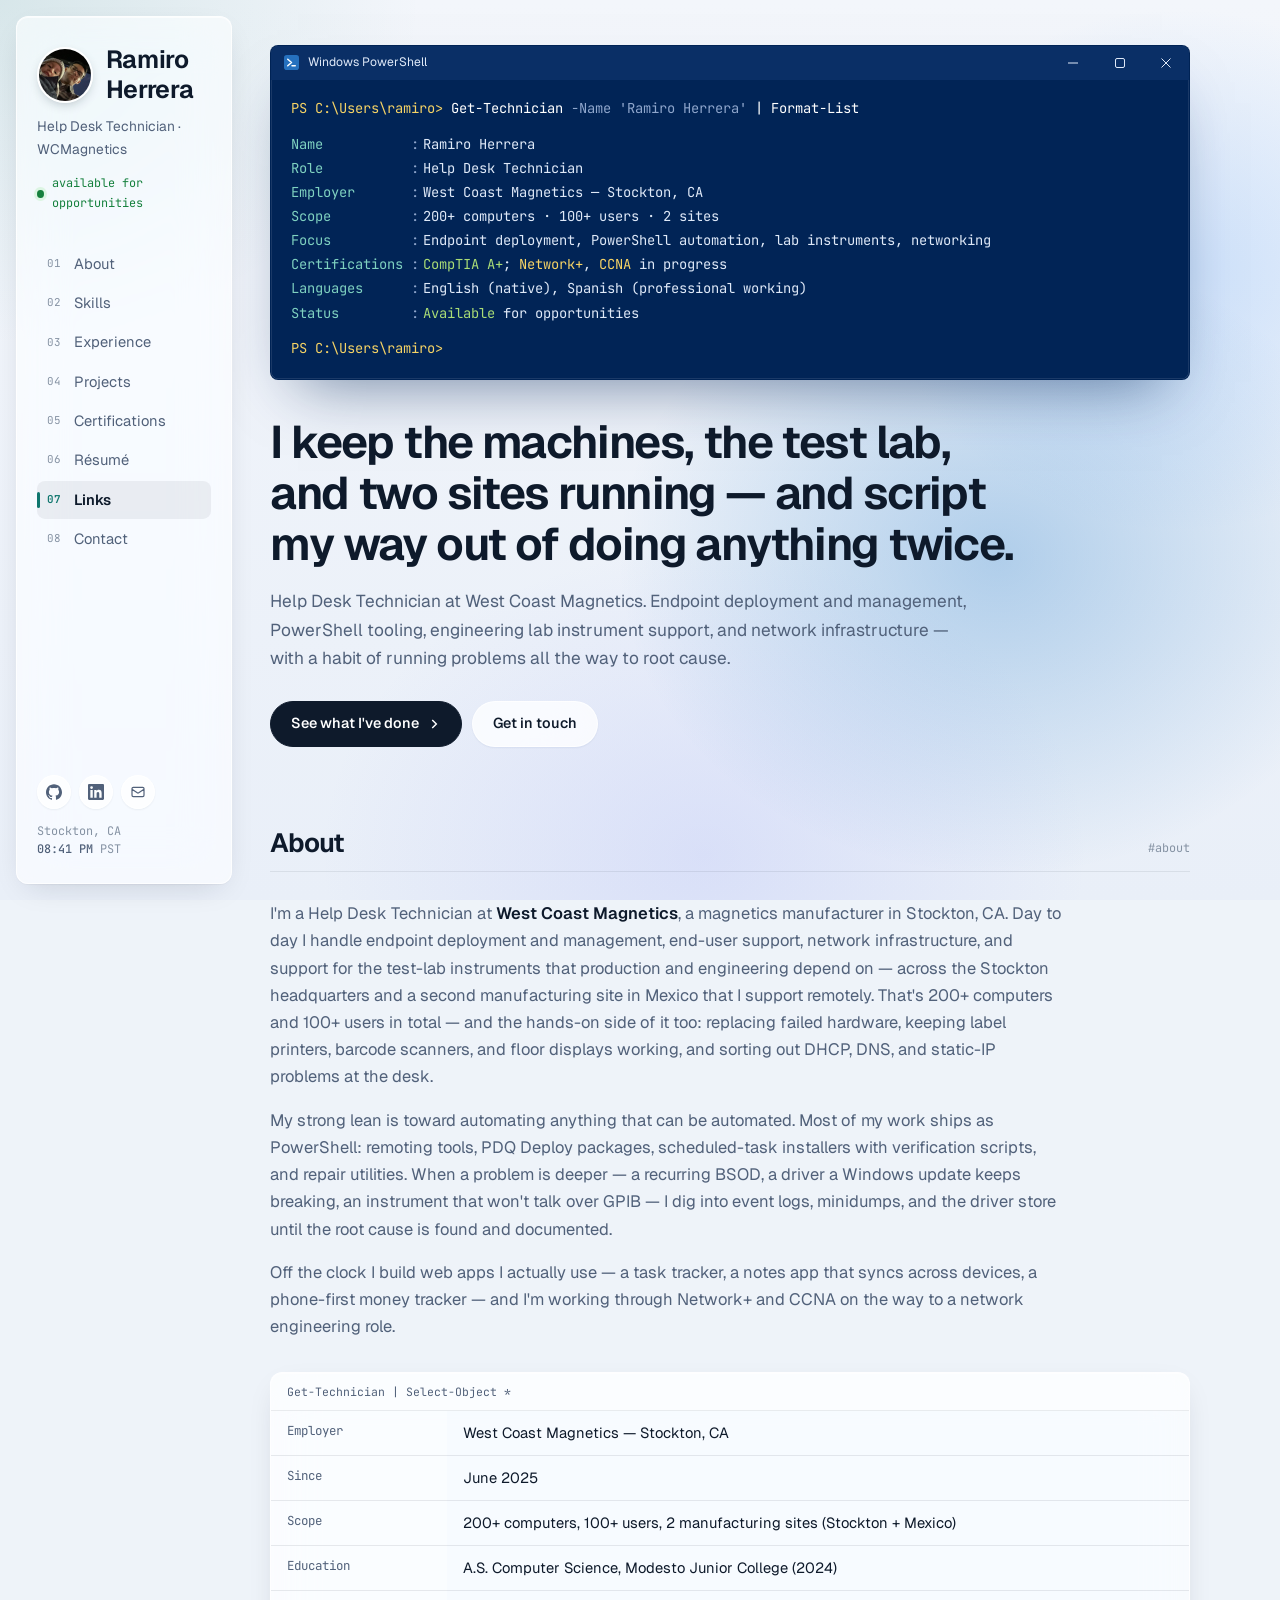
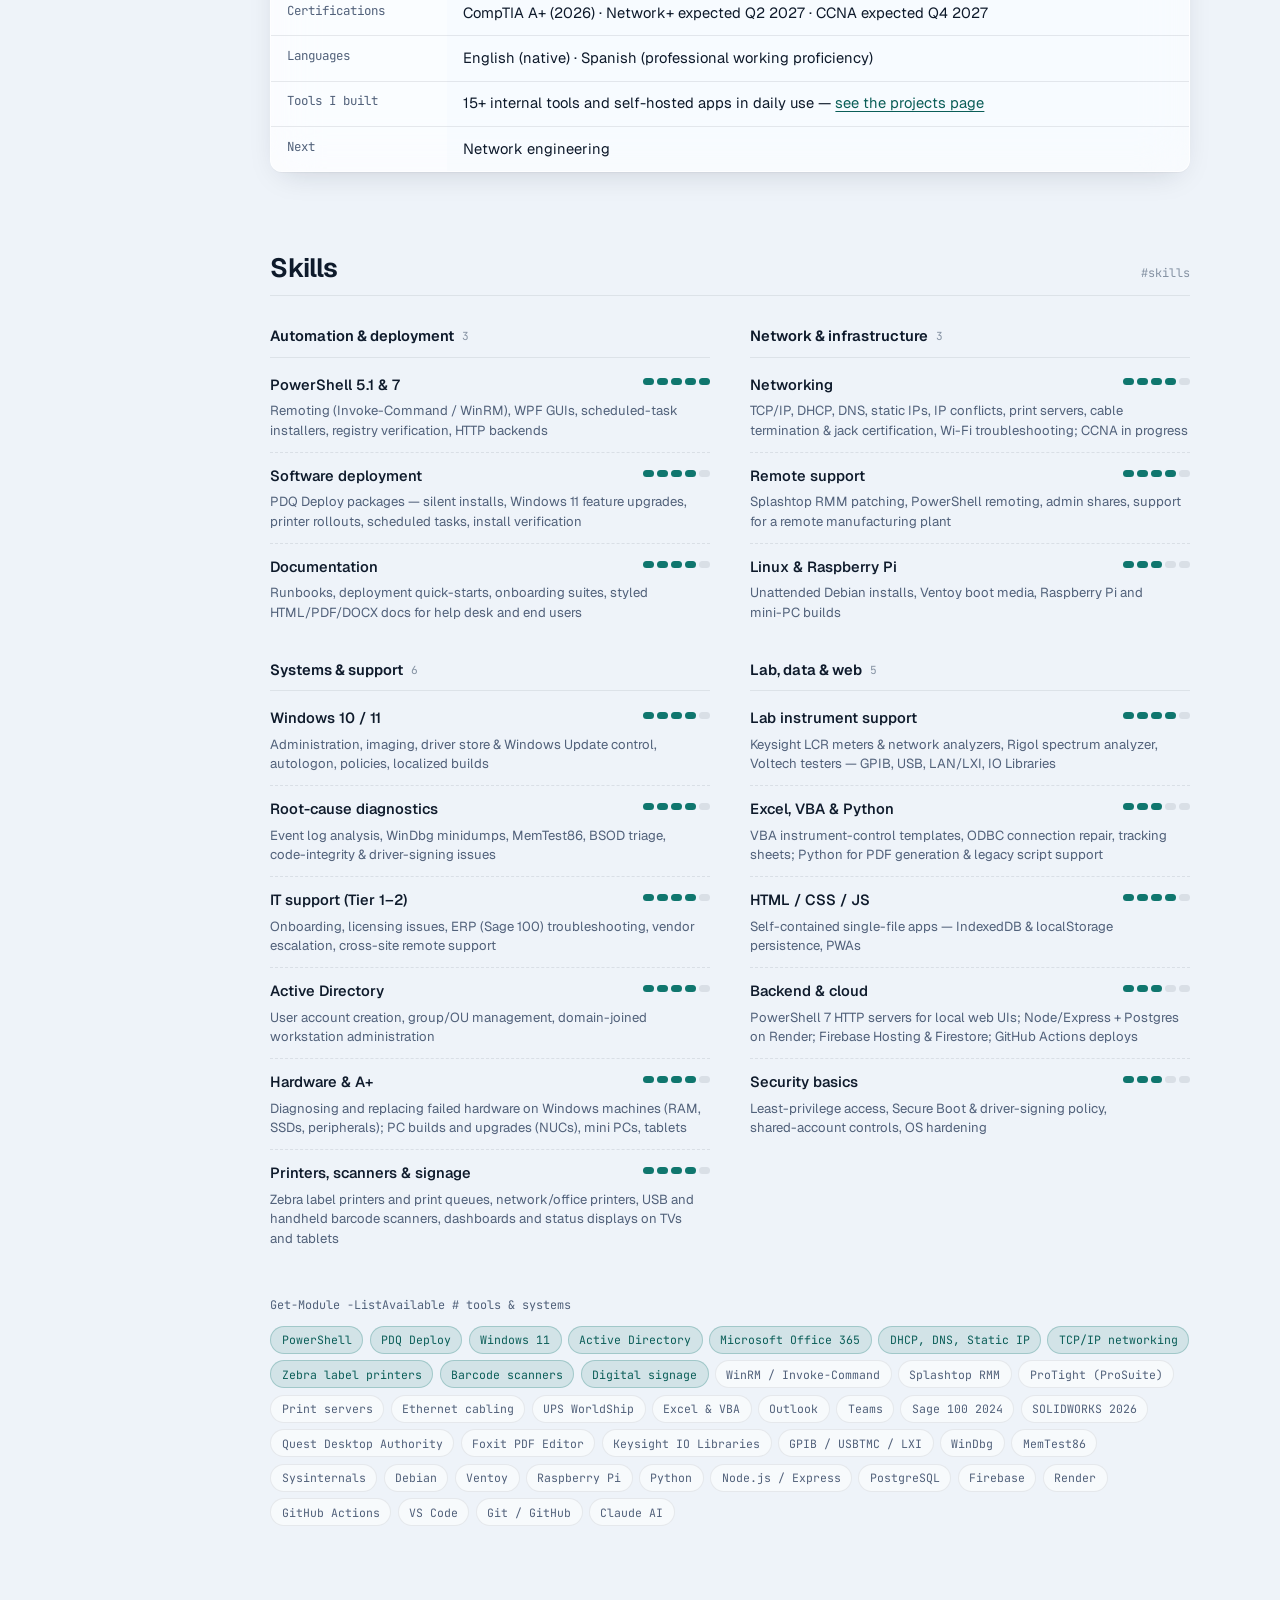
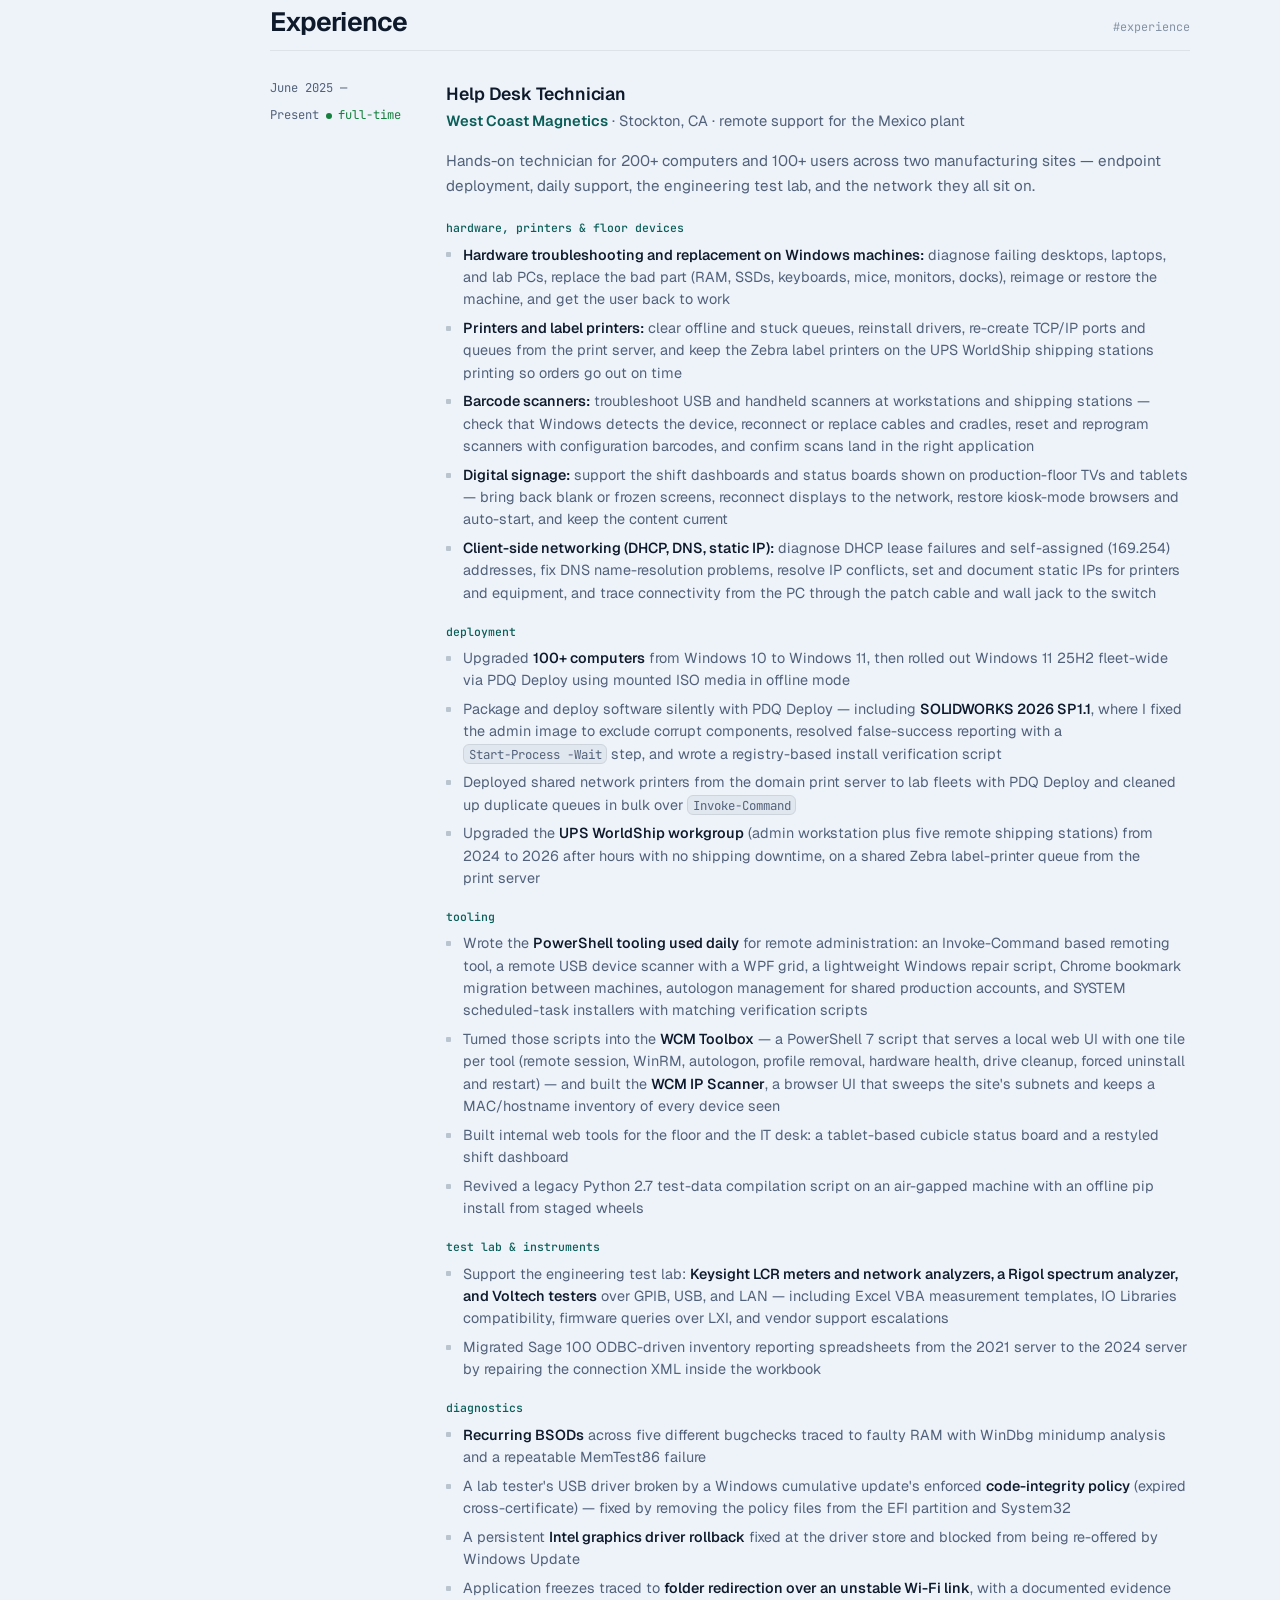
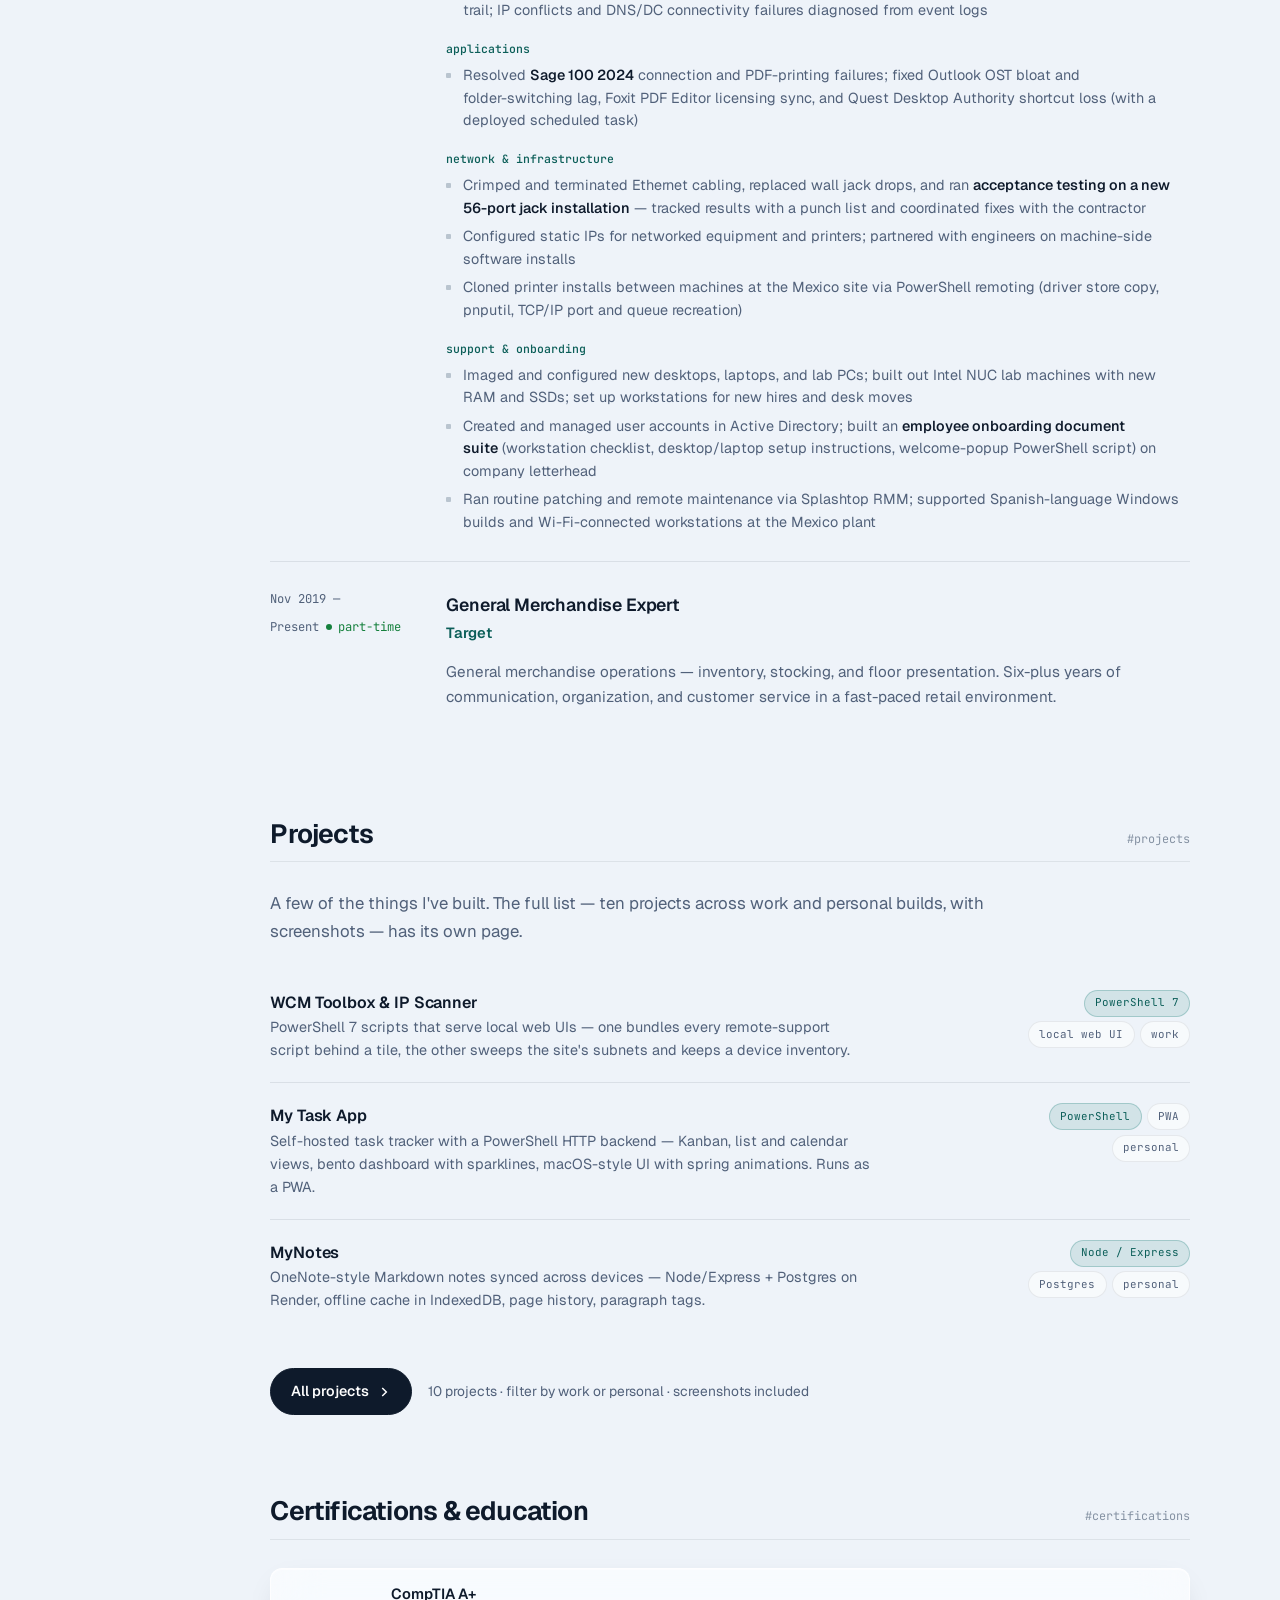
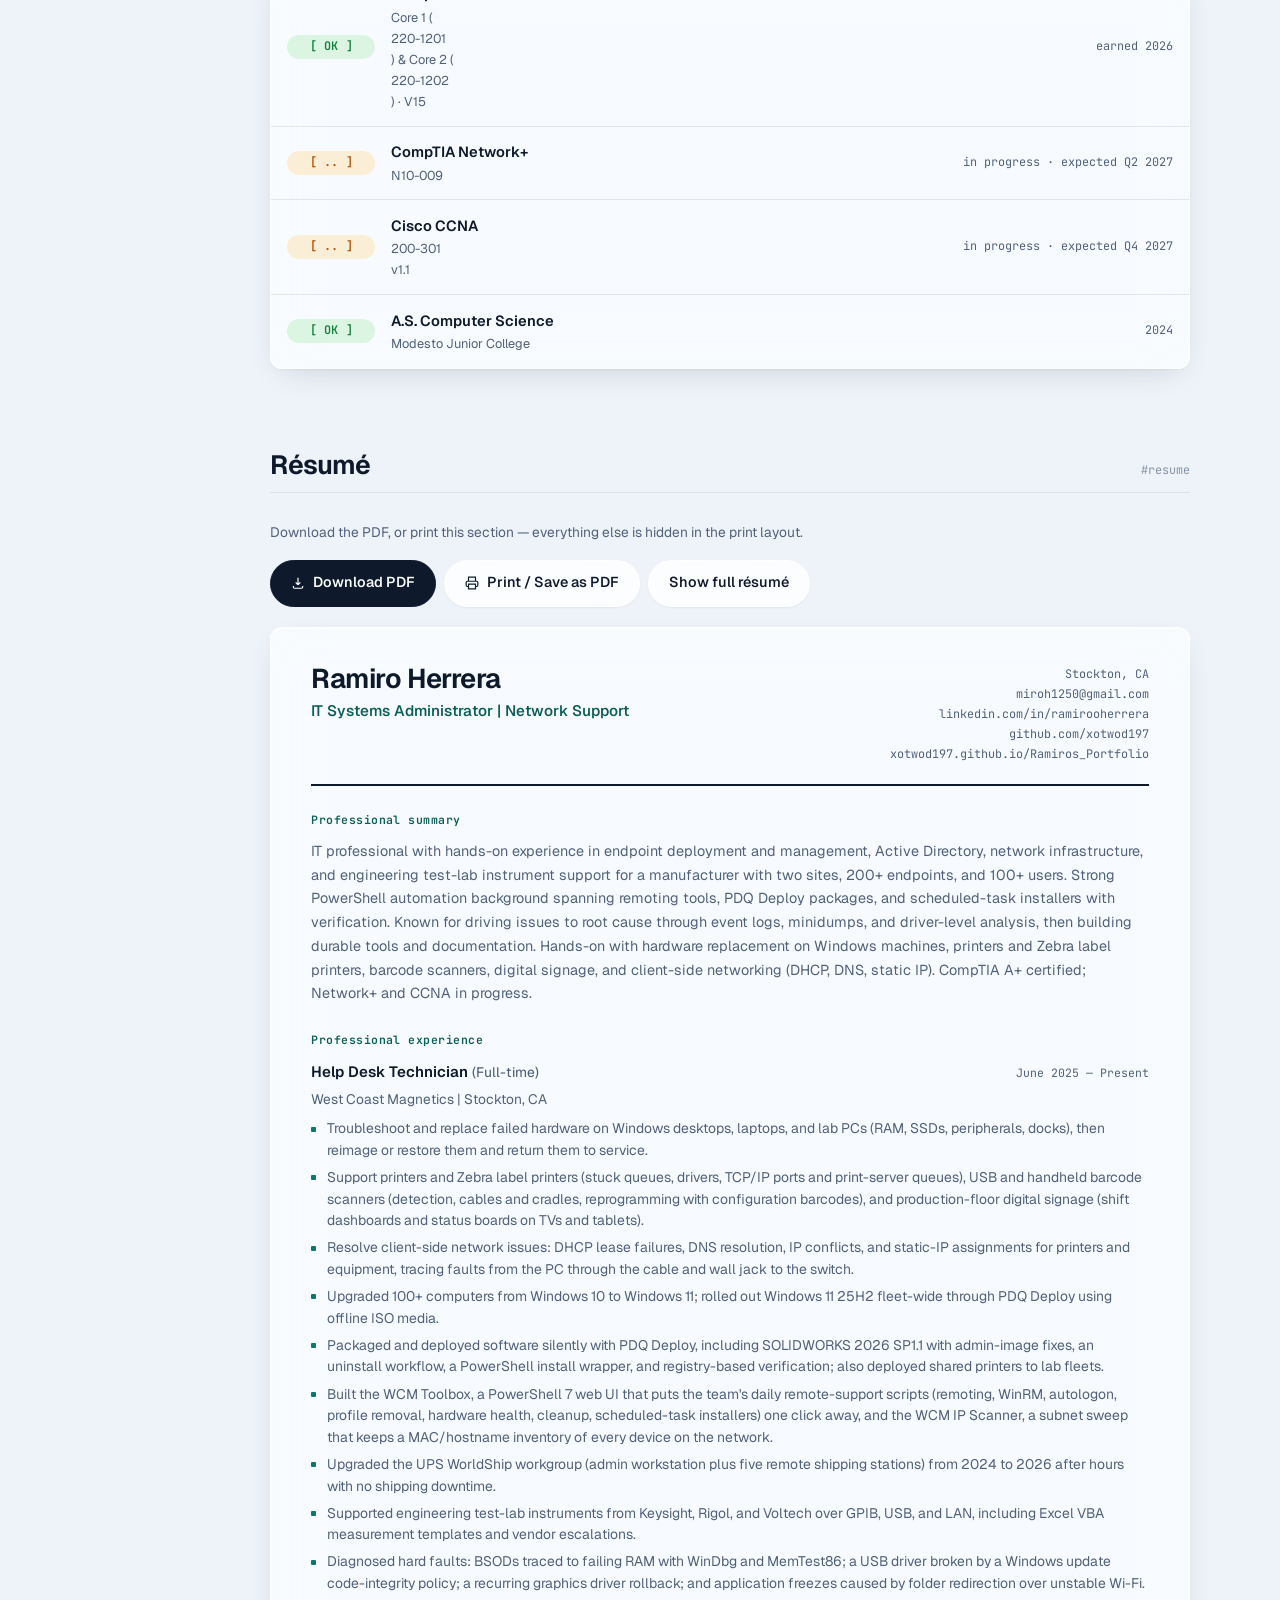
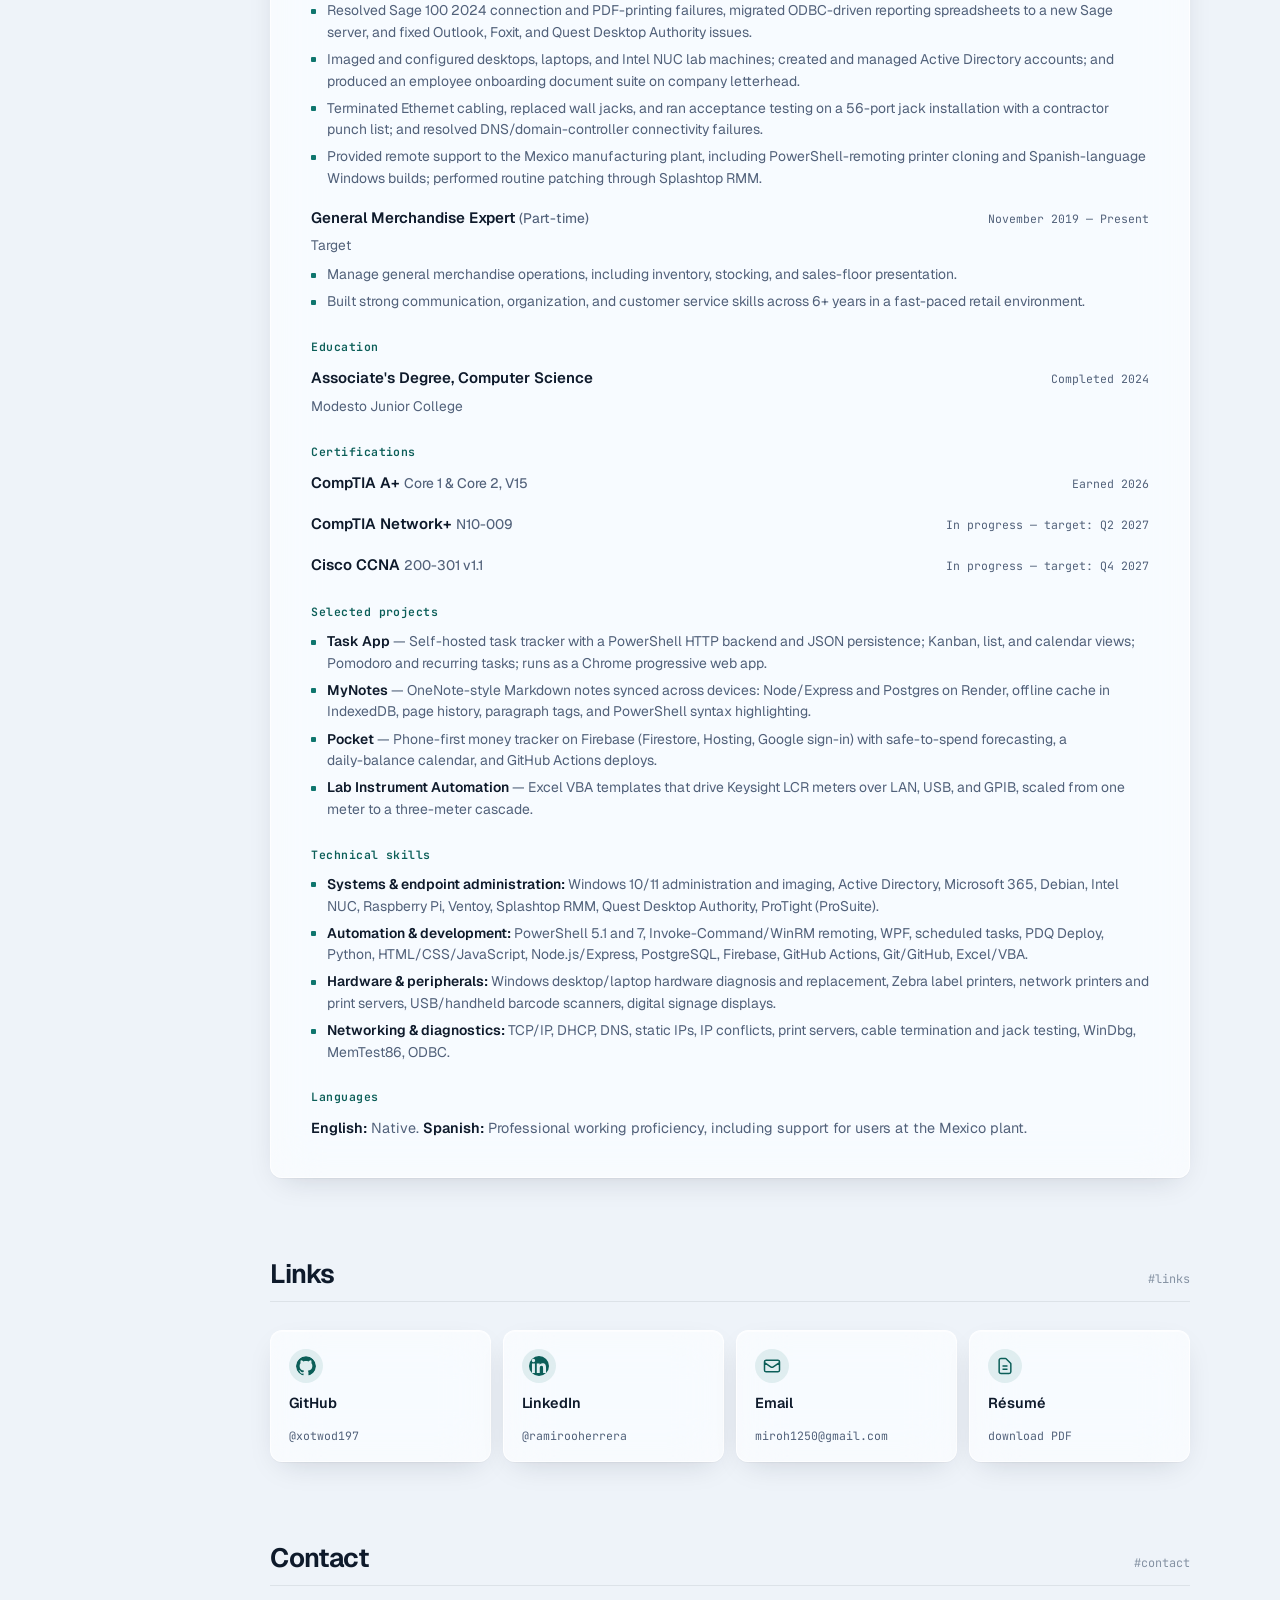
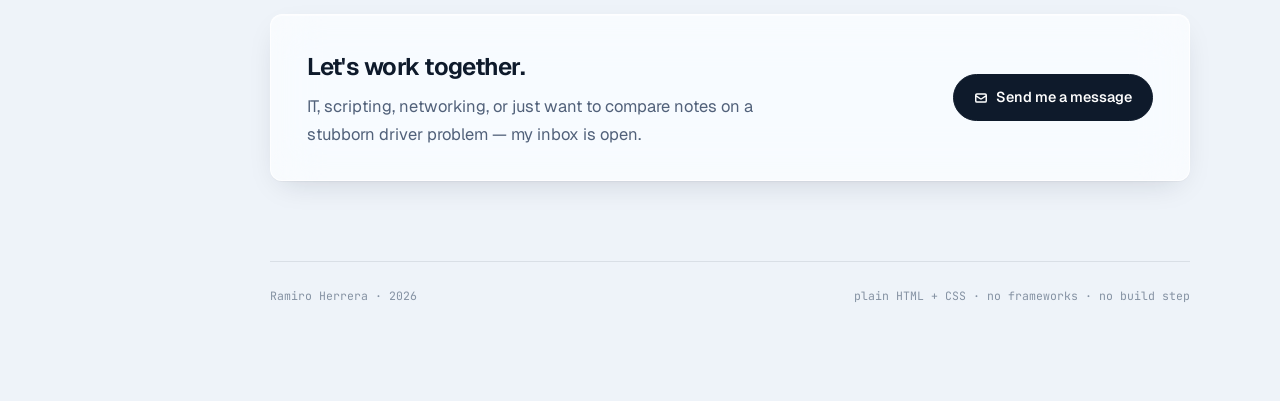
==== commit 17f69907: "Keep hyphenated words together; fixed wallpaper layer; regenerate résumé PDF" ====
--- a/index.html
+++ b/index.html
@@ -14,20 +14,20 @@
 <meta property="og:description" content="Endpoint deployment, PowerShell automation, lab instrument support, and networking for a two-site manufacturer. CompTIA A+; Network+ and CCNA in progress. Stockton, CA.">
 <meta property="og:url" content="https://xotwod197.github.io/Ramiros_Portfolio/">
 <link rel="canonical" href="https://xotwod197.github.io/Ramiros_Portfolio/">
-<meta property="og:image" content="https://xotwod197.github.io/Ramiros_Portfolio/og-image.png?v=20261016">
+<meta property="og:image" content="https://xotwod197.github.io/Ramiros_Portfolio/og-image.png?v=20261016b">
 <meta property="og:image:width" content="1200">
 <meta property="og:image:height" content="630">
 <meta property="og:image:alt" content="Ramiro Herrera, IT Systems Administrator and Network Support, shown in a PowerShell console">
 <meta name="twitter:card" content="summary_large_image">
-<meta name="twitter:image" content="https://xotwod197.github.io/Ramiros_Portfolio/og-image.png?v=20261016">
+<meta name="twitter:image" content="https://xotwod197.github.io/Ramiros_Portfolio/og-image.png?v=20261016b">
 <meta name="twitter:image:alt" content="Ramiro Herrera, IT Systems Administrator and Network Support, shown in a PowerShell console">
 <meta name="twitter:title" content="Ramiro Herrera — IT Systems Administrator | Network Support">
 <meta name="twitter:description" content="Endpoint deployment, PowerShell automation, lab instrument support, and networking. Stockton, CA.">
 <link rel="preconnect" href="https://fonts.googleapis.com">
 <link rel="preconnect" href="https://fonts.gstatic.com" crossorigin>
 <link href="https://fonts.googleapis.com/css2?family=Geist:wght@300..800&family=JetBrains+Mono:ital,wght@0,400;0,500;0,600;1,400&display=swap" rel="stylesheet">
-<link rel="stylesheet" href="site.css?v=20261016">
-<link rel="stylesheet" href="glass.css?v=20261016">
+<link rel="stylesheet" href="site.css?v=20261016b">
+<link rel="stylesheet" href="glass.css?v=20261016b">
 </head>
 <body>
 
@@ -799,5 +799,34 @@
     sections.forEach(s => obs.observe(s));
   })();
 </script>
+<script>
+  // ── Keep hyphenated words together ("56-port", "code-integrity", "auto-start") ──
+  // Browsers break lines at hyphens, which leaves half a word at the end of a line and looks
+  // cut off. Wrap each hyphenated word in a no-wrap span so it moves to the next line whole.
+  (function keepHyphenatedWords() {
+    const re = /[A-Za-z0-9+.#/]+(?:-[A-Za-z0-9+.#/]+)+/g;
+    const skip = 'script, style, code, pre, .console, .nw, svg';
+    const walker = document.createTreeWalker(document.querySelector('main') || document.body, NodeFilter.SHOW_TEXT, {
+      acceptNode: n => (n.parentElement.closest(skip) || !/[A-Za-z0-9]-[A-Za-z0-9]/.test(n.nodeValue)) ? NodeFilter.FILTER_REJECT : NodeFilter.FILTER_ACCEPT
+    });
+    const nodes = [];
+    while (walker.nextNode()) nodes.push(walker.currentNode);
+    nodes.forEach(n => {
+      const frag = document.createDocumentFragment();
+      let last = 0;
+      n.nodeValue.replace(re, (m, i) => {
+        if (m.length > 28) return m;               // very long tokens may still wrap on phones
+        frag.append(n.nodeValue.slice(last, i));
+        const s = document.createElement('span');
+        s.className = 'nw'; s.textContent = m;
+        frag.append(s);
+        last = i + m.length;
+        return m;
+      });
+      frag.append(n.nodeValue.slice(last));
+      n.replaceWith(frag);
+    });
+  })();
+</script>
 </body>
 </html>
--- a/site.css
+++ b/site.css
@@ -64,6 +64,9 @@
     border-radius: 3px;
     padding: 0.05em 0.35em;
   }
+  /* Hyphenated words are wrapped in .nw by a small script so they never split across lines. */
+  .nw { white-space: nowrap; }
+  .duty li, .r-ul li, .r-p, .skill-desc, .job-summary, .proj p, .card p, .hero-sub, .lede { text-wrap: pretty; }
   .sr-only { position: absolute; width: 1px; height: 1px; overflow: hidden; clip: rect(0 0 0 0); white-space: nowrap; }
 
   /* ─────────────────────────────────────────────
--- a/glass.css
+++ b/glass.css
@@ -15,15 +15,19 @@
     --surface-2: rgba(14, 26, 43, 0.05);
   }
 
-  /* Wallpaper: Windows 11 light "bloom" — soft blue petals of light, fixed behind everything */
-  body {
+  /* Wallpaper: Windows 11 light "bloom" — soft blue petals of light, fixed behind everything.
+     Painted on a fixed layer instead of body `background-attachment: fixed`, which makes Chrome
+     repaint the whole page on scroll and can leave text partly drawn (looks cut off). */
+  body { background: #eef3f9; }
+  body::before {
+    content: ''; position: fixed; inset: 0; z-index: -1; pointer-events: none;
     background:
       radial-gradient(48vw 40vw at 78% 62%, rgba(0, 103, 192, 0.26), transparent 62%),
       radial-gradient(38vw 34vw at 92% 30%, rgba(96, 165, 250, 0.26), transparent 60%),
       radial-gradient(50vw 40vw at 55% 95%, rgba(129, 140, 248, 0.16), transparent 60%),
       radial-gradient(55vw 45vw at 0% 0%, rgba(15, 118, 110, 0.12), transparent 60%),
       linear-gradient(180deg, #f3f6fb 0%, #e9eff8 100%);
-    background-attachment: fixed;
+    transform: translateZ(0);
   }
 
   .glass, .side, .facts, .status-list, .resume, .contact, .link, .proj-shot, .card {
@@ -119,5 +123,6 @@
 
   @media print {
     body { background: #fff; }
+    body::before { display: none; }
     .resume { background: none; box-shadow: none; border: none; -webkit-backdrop-filter: none; backdrop-filter: none; }
   }
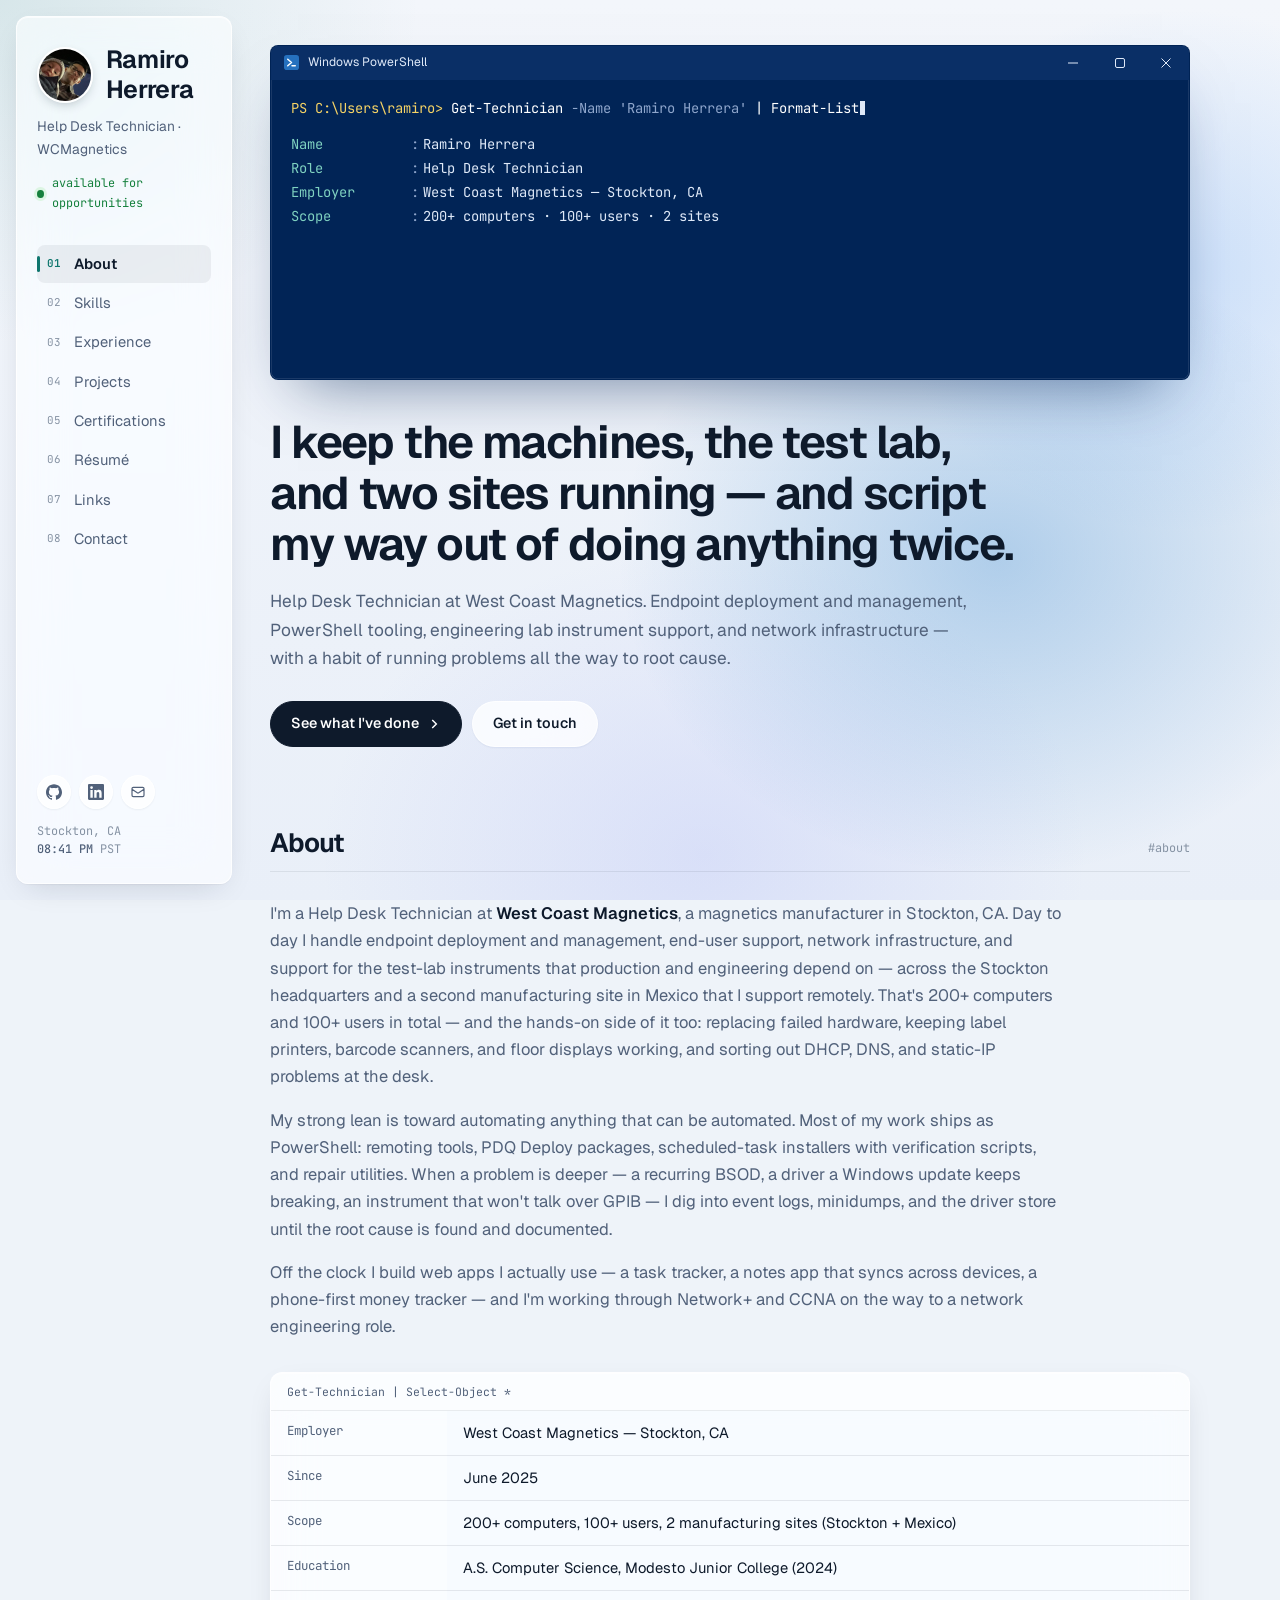
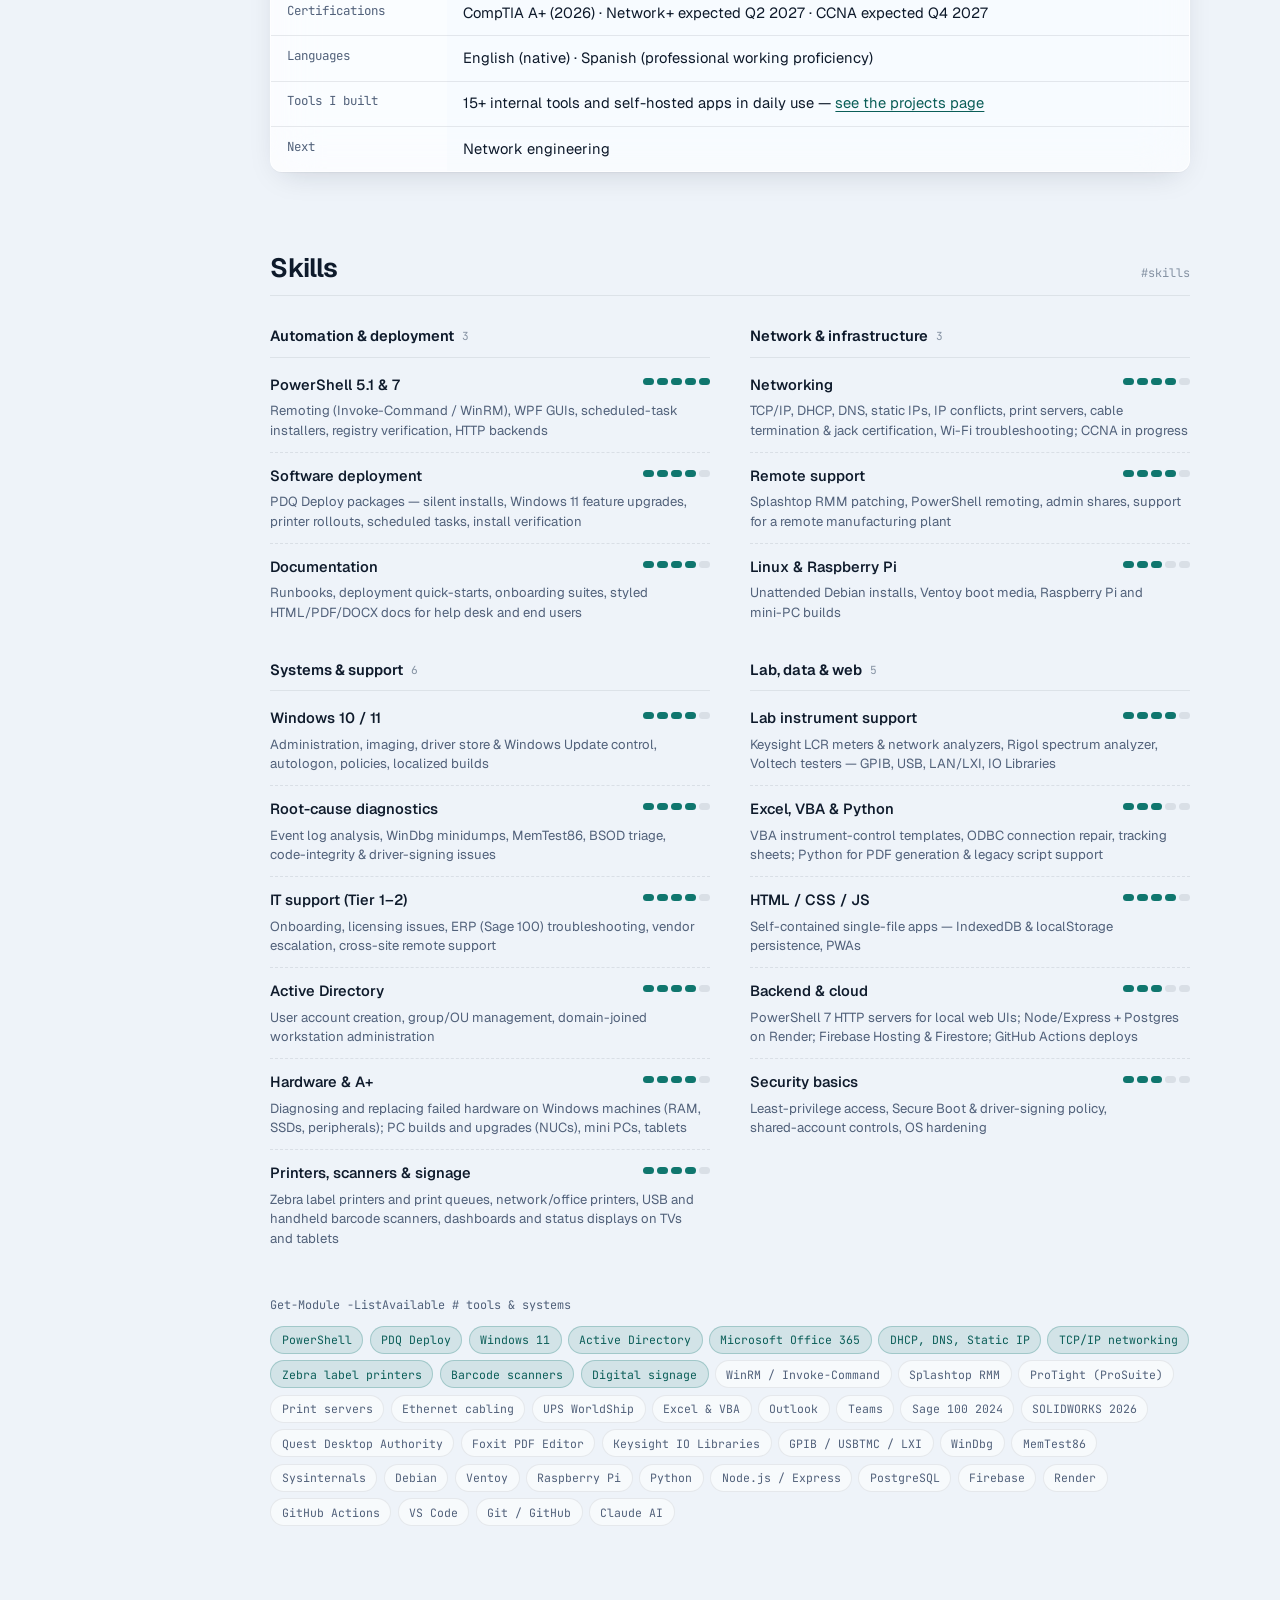
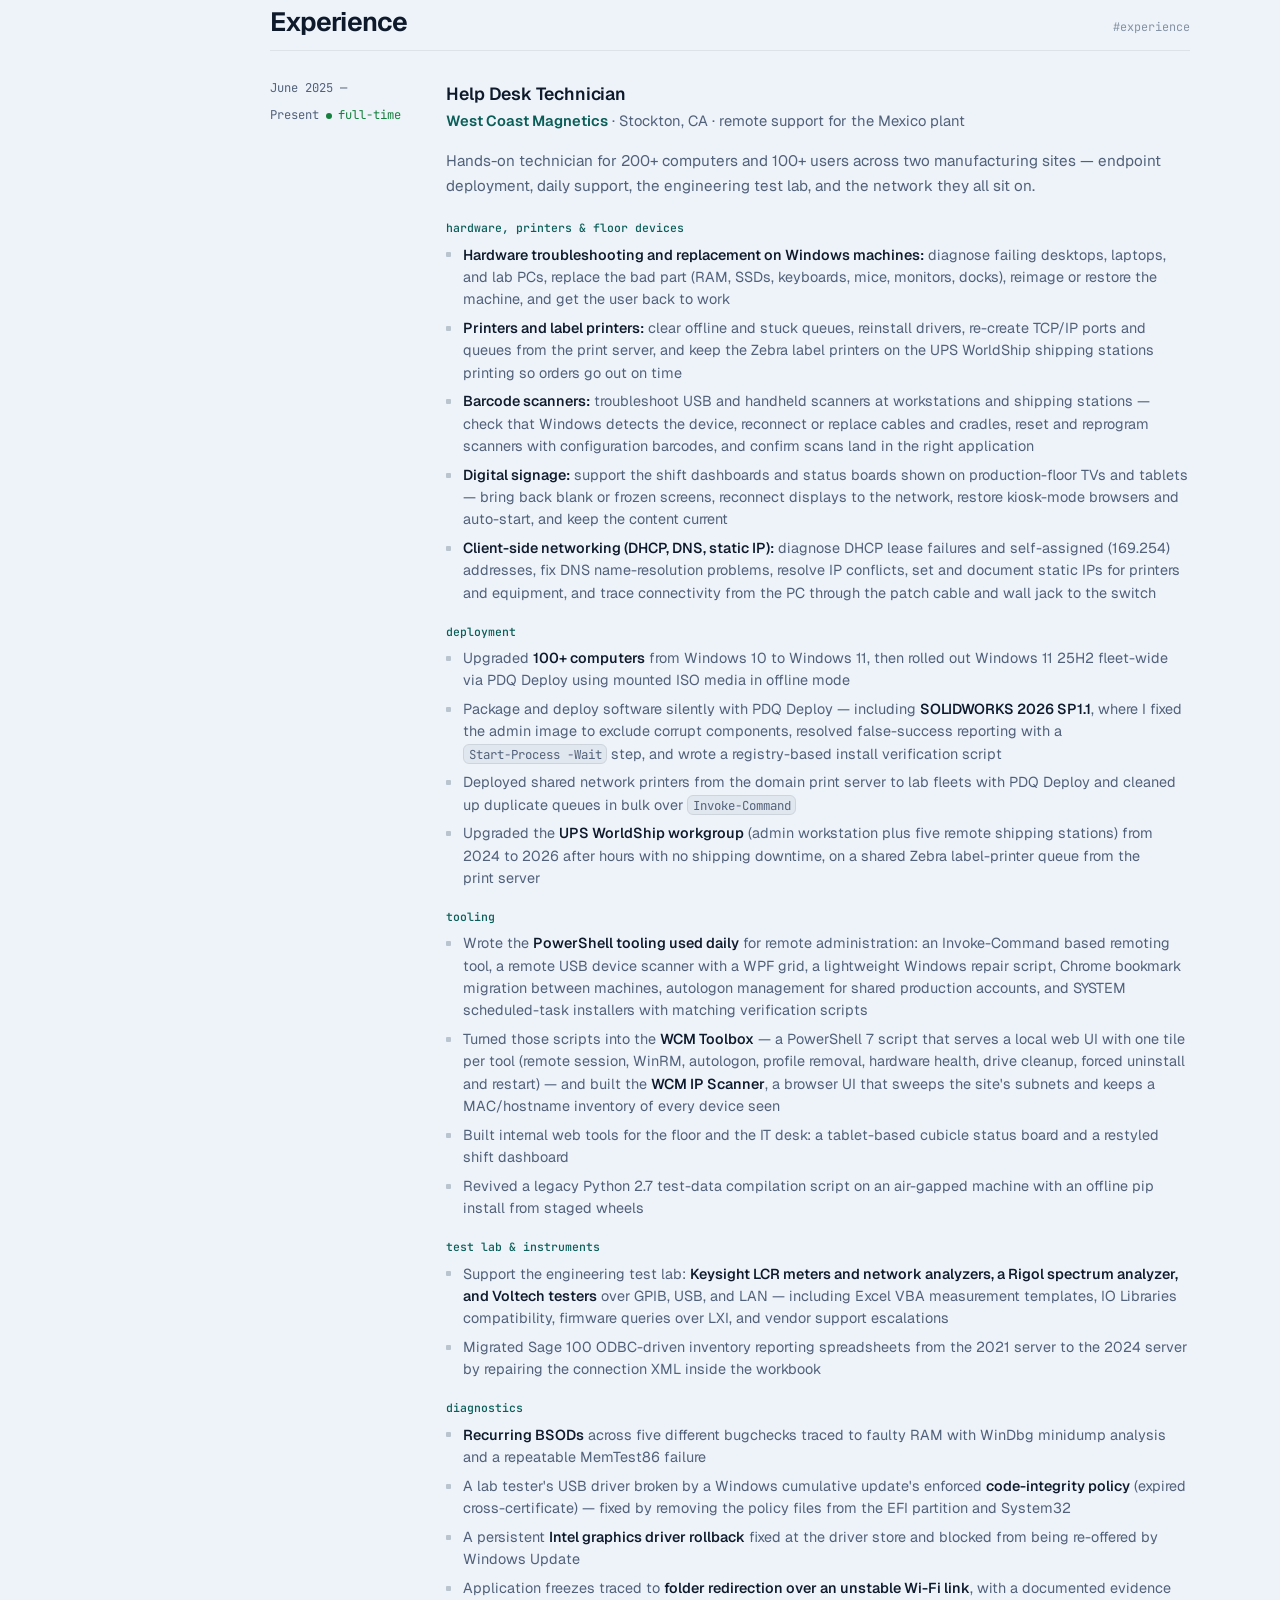
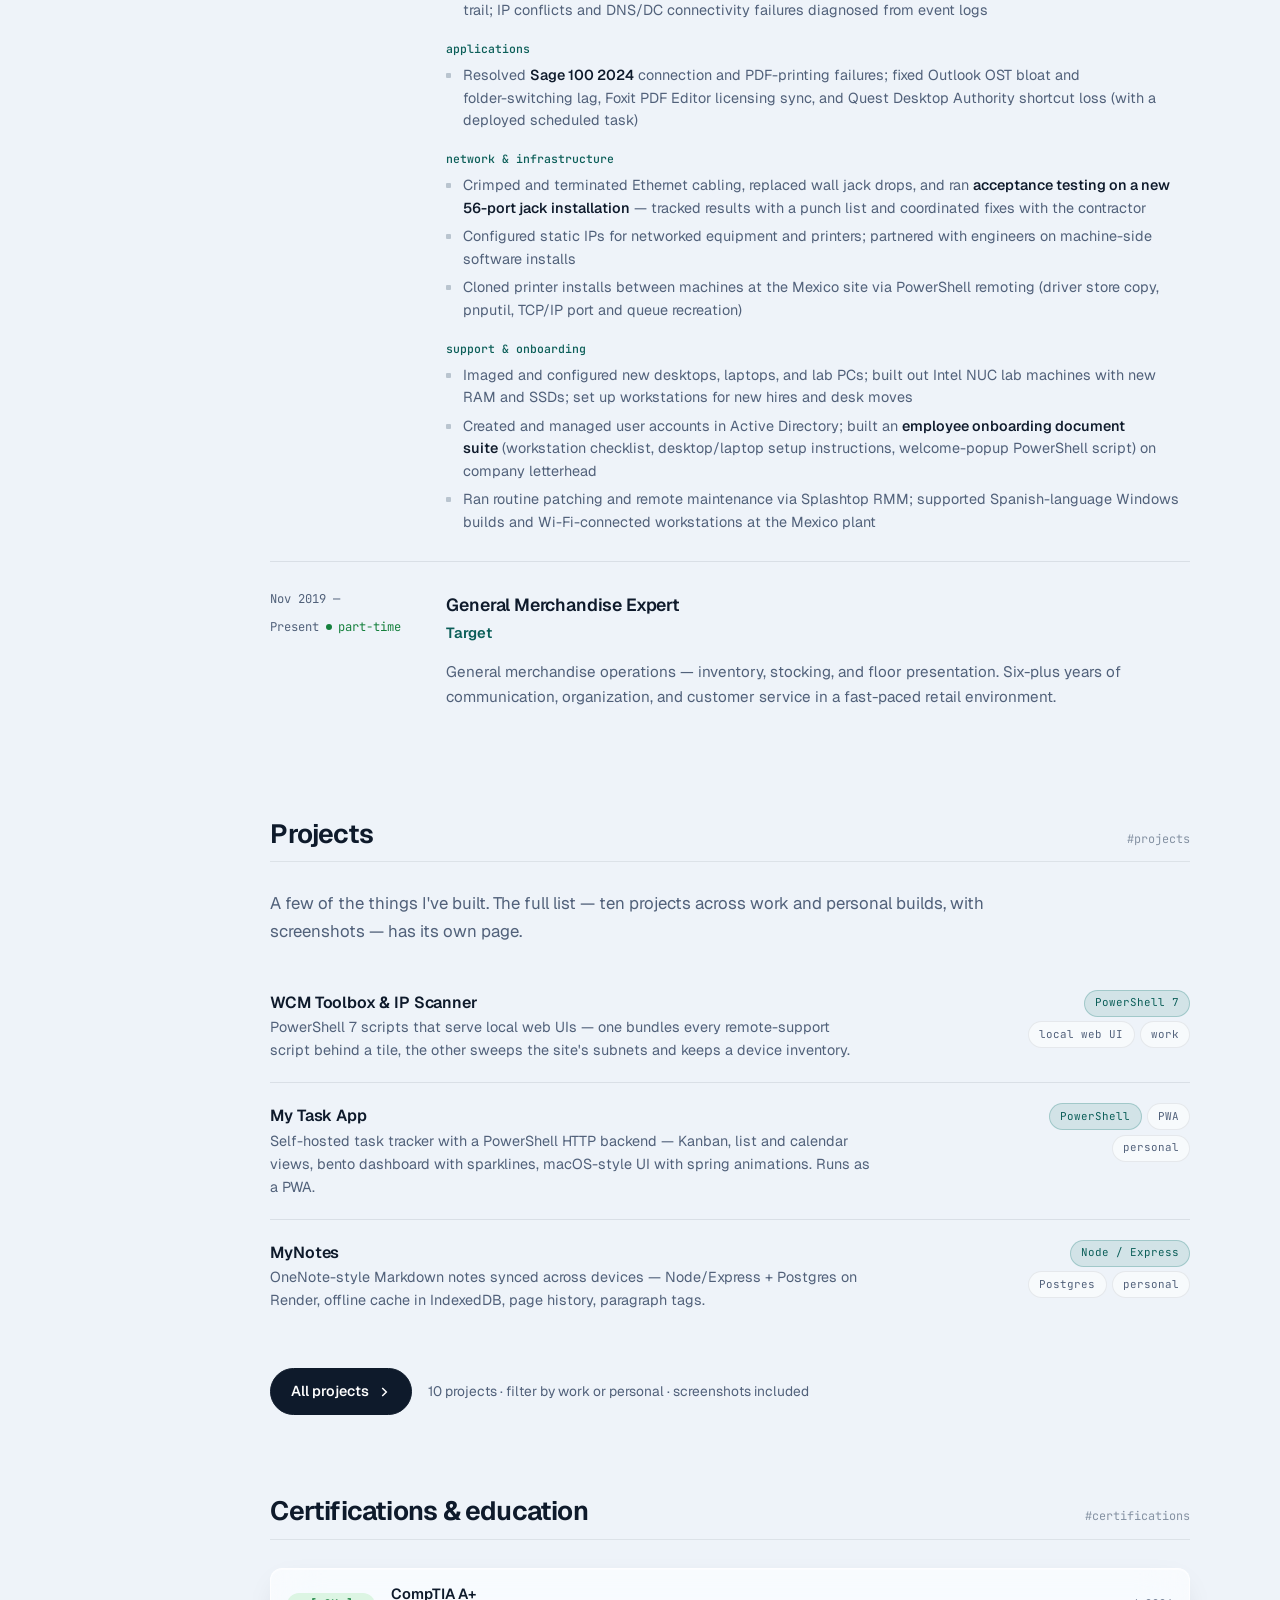
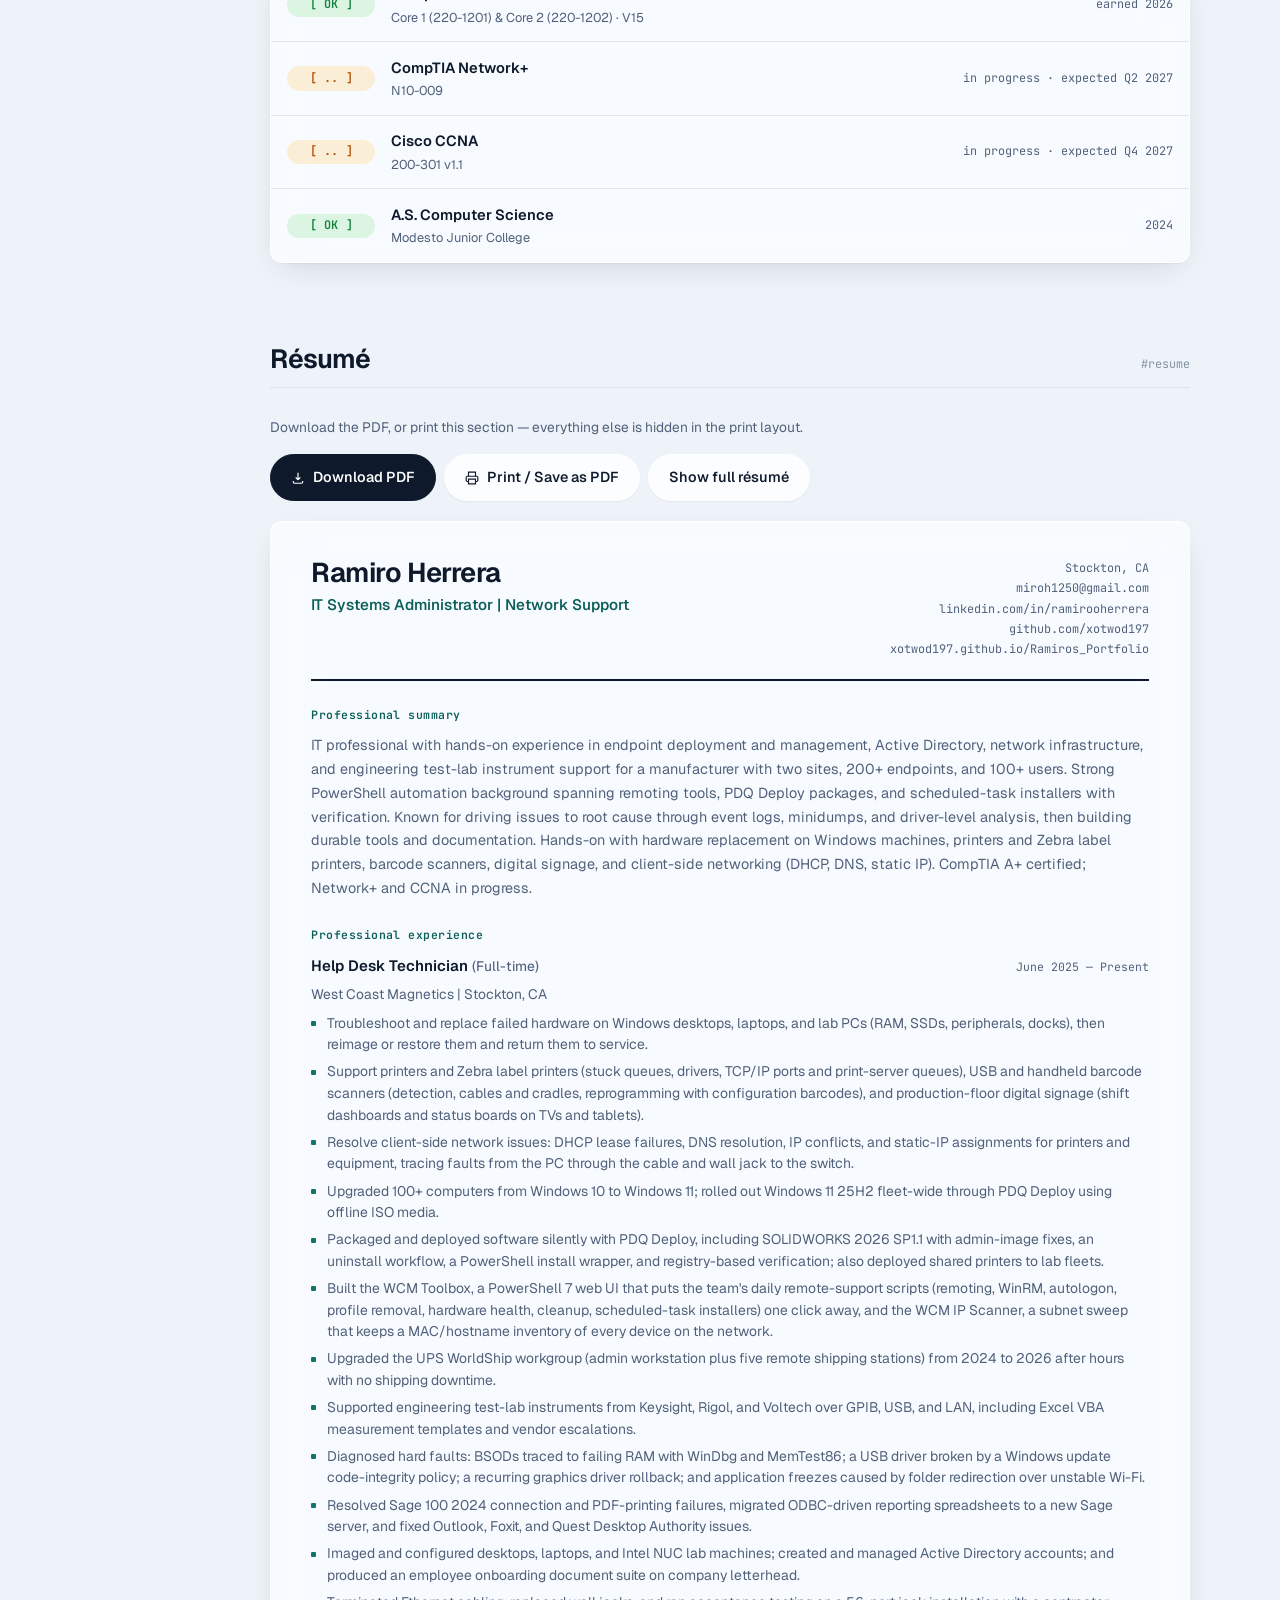
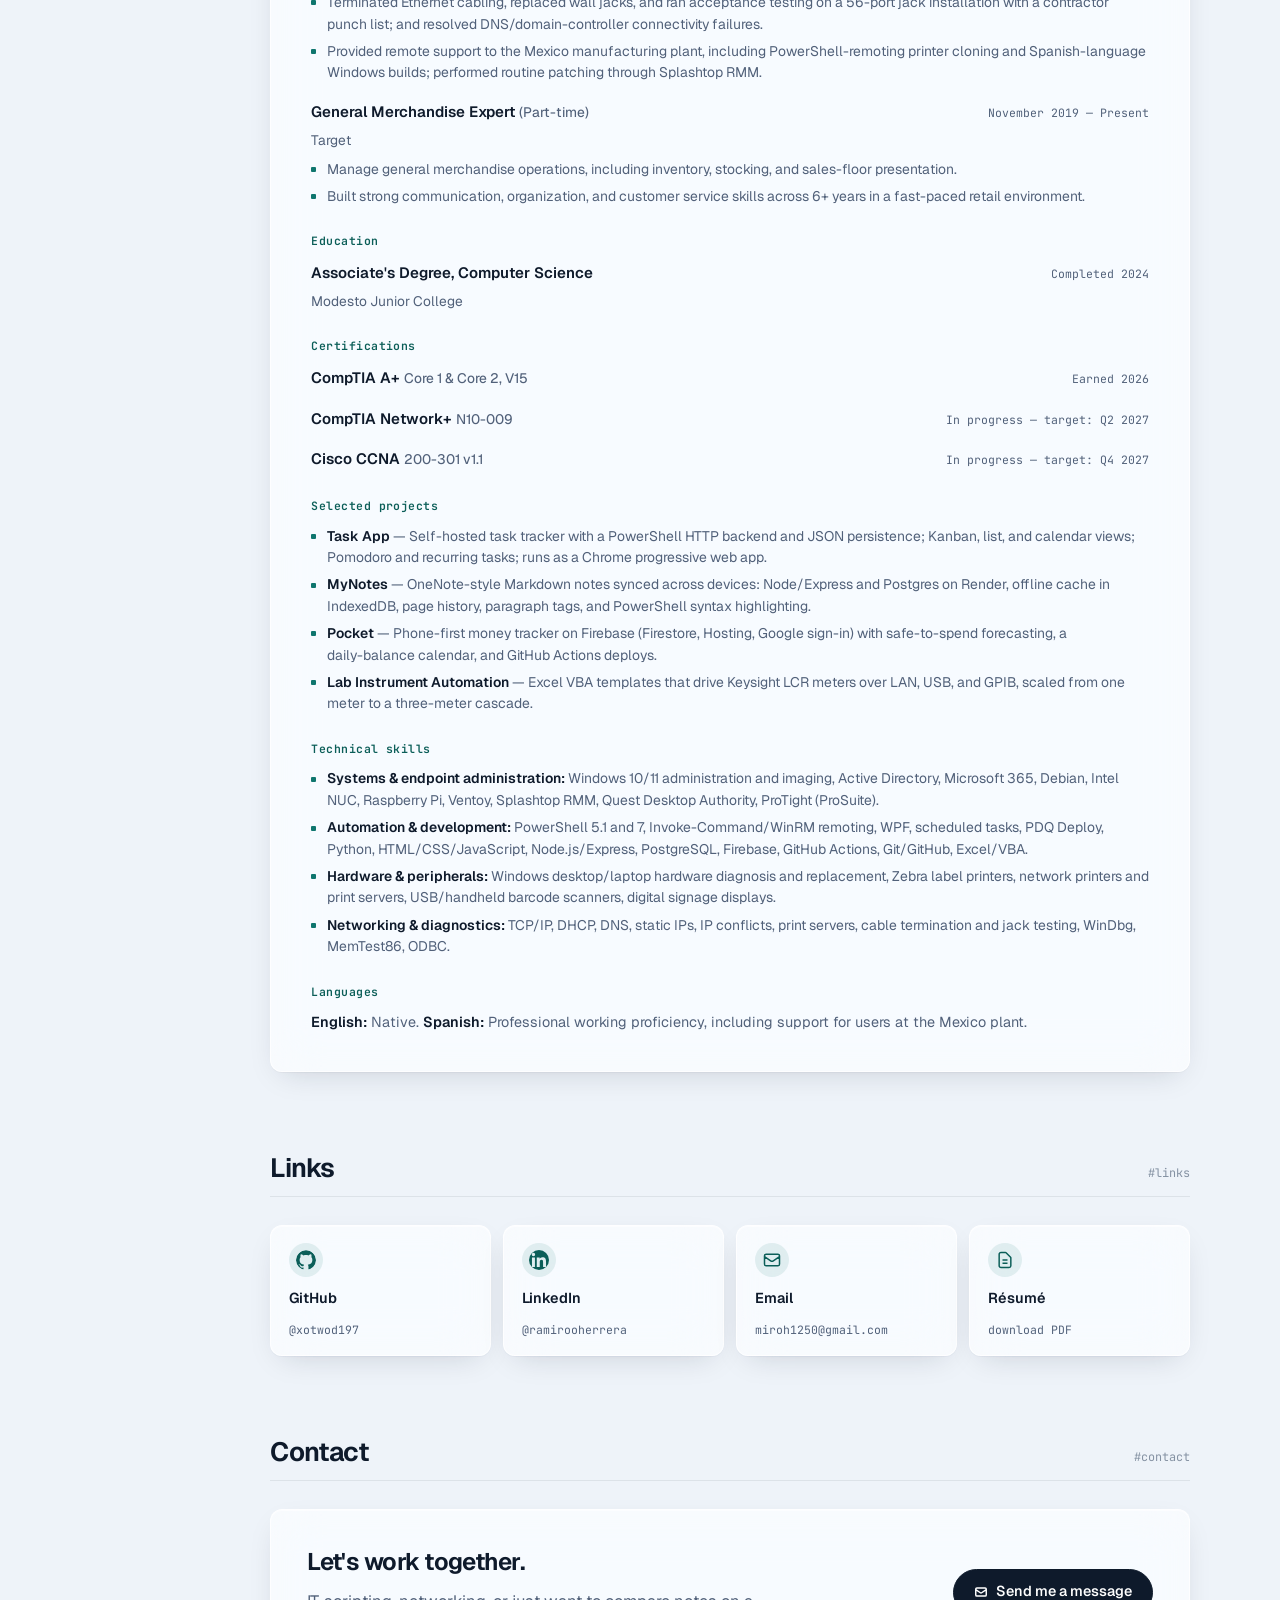
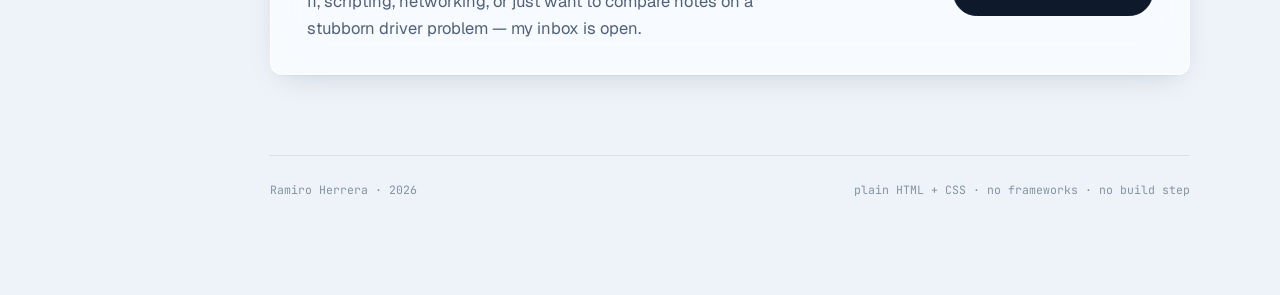
==== commit 9663fbd1: "Fix sidebar highlight for Links/Contact; phone cert lines; phone PDF hint" ====
--- a/index.html
+++ b/index.html
@@ -26,7 +26,7 @@
 <link rel="preconnect" href="https://fonts.googleapis.com">
 <link rel="preconnect" href="https://fonts.gstatic.com" crossorigin>
 <link href="https://fonts.googleapis.com/css2?family=Geist:wght@300..800&family=JetBrains+Mono:ital,wght@0,400;0,500;0,600;1,400&display=swap" rel="stylesheet">
-<link rel="stylesheet" href="site.css?v=20261016b">
+<link rel="stylesheet" href="site.css?v=20261019">
 <link rel="stylesheet" href="glass.css?v=20261016b">
 </head>
 <body>
@@ -489,12 +489,13 @@
           <svg fill="none" viewBox="0 0 24 24" stroke="currentColor" stroke-width="2"><path d="M12 3v12m0 0l-4-4m4 4l4-4M4 17v2a2 2 0 002 2h12a2 2 0 002-2v-2"/></svg>
           Download PDF
         </a>
-        <button class="btn btn-line" onclick="window.print()">
+        <button class="btn btn-line print-btn" onclick="window.print()">
           <svg fill="none" viewBox="0 0 24 24" stroke="currentColor" stroke-width="2"><path d="M6 9V2h12v7M6 18H4a2 2 0 01-2-2v-5a2 2 0 012-2h16a2 2 0 012 2v5a2 2 0 01-2 2h-2M6 14h12v8H6z"/></svg>
           Print / Save as PDF
         </button>
         <button class="btn btn-line resume-toggle" type="button" aria-expanded="false" aria-controls="resume-body">Show full résumé</button>
         </div>
+        <small class="phone-pdf-hint">On a phone, Download PDF opens the résumé — use the share button to save it to Files or send it on.</small>
       </div>
 
       <div class="resume" id="resume-body">
@@ -789,14 +790,33 @@
     }
     let moveTimer;
 
-    const obs = new IntersectionObserver(entries => {
-      // pick the visible section closest to the top of the viewport
-      const visible = entries.filter(e => e.isIntersecting)
-        .sort((a, b) => a.boundingClientRect.top - b.boundingClientRect.top);
-      if (visible.length) setCurrent(visible[0].target.id);
-    }, { rootMargin: '-20% 0px -65% 0px', threshold: 0 });
-
-    sections.forEach(s => obs.observe(s));
+    // Which section is current: the one taking up the most of the viewport (ties go to the
+    // earlier one). At the very bottom of the page the last section wins, so the short sections
+    // at the end (Links, Contact) light up even though the page can't scroll them to the top.
+    const last = sections[sections.length - 1];
+    let lock = null;                      // set by a nav click until the visitor scrolls themselves
+    function pick() {
+      if (lock) return;
+      const y = window.scrollY, vh = window.innerHeight;
+      const docH = document.documentElement.scrollHeight;
+      if (y + vh >= docH - 2) { setCurrent(last.id); return; }
+      let id = sections[0].id, best = -1;
+      sections.forEach((s, i) => {
+        const r = s.getBoundingClientRect();
+        const top = i ? r.top : Math.min(r.top, 0);          // the first section owns the hero above it
+        const vis = Math.min(r.bottom, vh) - Math.max(top, 0);
+        if (vis > best) { best = vis; id = s.id; }
+      });
+      setCurrent(id);
+    }
+    let raf = 0;
+    window.addEventListener('scroll', () => { if (!raf) raf = requestAnimationFrame(() => { raf = 0; pick(); }); }, { passive: true });
+    window.addEventListener('resize', pick);
+    // A click highlights the chosen section at once and keeps it until the visitor scrolls on their own.
+    links.forEach(a => a.addEventListener('click', () => { lock = a.getAttribute('href').slice(1); setCurrent(lock); }));
+    const unlock = e => { if (!lock) return; if (e.type === 'pointerdown' && e.target.closest('.side-nav, .menu-btn')) return; lock = null; pick(); };
+    ['wheel', 'touchstart', 'keydown', 'pointerdown'].forEach(ev => window.addEventListener(ev, unlock, { passive: true }));
+    if (location.hash && byId[location.hash.slice(1)]) { lock = location.hash.slice(1); setCurrent(lock); } else pick();
   })();
 </script>
 <script>
--- a/site.css
+++ b/site.css
@@ -452,7 +452,7 @@
   .status .code.ok { background: var(--ok-soft); color: var(--ok); }
   .status .code.wip { background: var(--amber-soft); color: var(--amber); }
   .status .what b { font-weight: 600; }
-  .status .what span { display: block; font-size: 0.8rem; color: var(--ink-2); }
+  .status .what > span { display: block; font-size: 0.8rem; color: var(--ink-2); }
   .status .when { font-family: var(--mono); font-size: 0.74rem; color: var(--ink-2); white-space: nowrap; }
   .cert-note { margin-top: 1rem; font-size: 0.86rem; color: var(--ink-2); max-width: 60ch; }
 
@@ -465,6 +465,11 @@
     font-size: 0.86rem; color: var(--ink-2);
   }
   .resume-actions { display: flex; gap: 0.5rem; flex-wrap: wrap; }
+  .phone-pdf-hint { display: none; flex-basis: 100%; font-size: 0.78rem; color: var(--ink-2); }
+  @media (hover: none) and (pointer: coarse) {
+    .print-btn, .resume-bar > span { display: none; }   /* the print sheet on phones is a poor way to save a PDF */
+    .phone-pdf-hint { display: block; }
+  }
   .resume { background: var(--surface); border: 1px solid var(--line); border-radius: var(--r); padding: 2.25rem 2.5rem; }
   .r-head { display: flex; justify-content: space-between; align-items: flex-start; gap: 1rem; flex-wrap: wrap; padding-bottom: 1.25rem; margin-bottom: 1.25rem; border-bottom: 2px solid var(--ink); }
   .r-name { font-size: 1.7rem; font-weight: 650; letter-spacing: -0.02em; line-height: 1.1; }
@@ -687,7 +692,7 @@
     .hero-cta .btn { justify-content: center; padding: 0.8rem 1.1rem; }
     .facts { display: none; }
     .section { padding-top: 3rem; }
-    .resume-bar span { flex-basis: 100%; }
+    .resume-bar > span { flex-basis: 100%; }
     .resume-actions { width: 100%; }
     .resume-actions .btn { flex: 1 1 auto; justify-content: center; }
     .hero-sub { font-size: 1rem; }
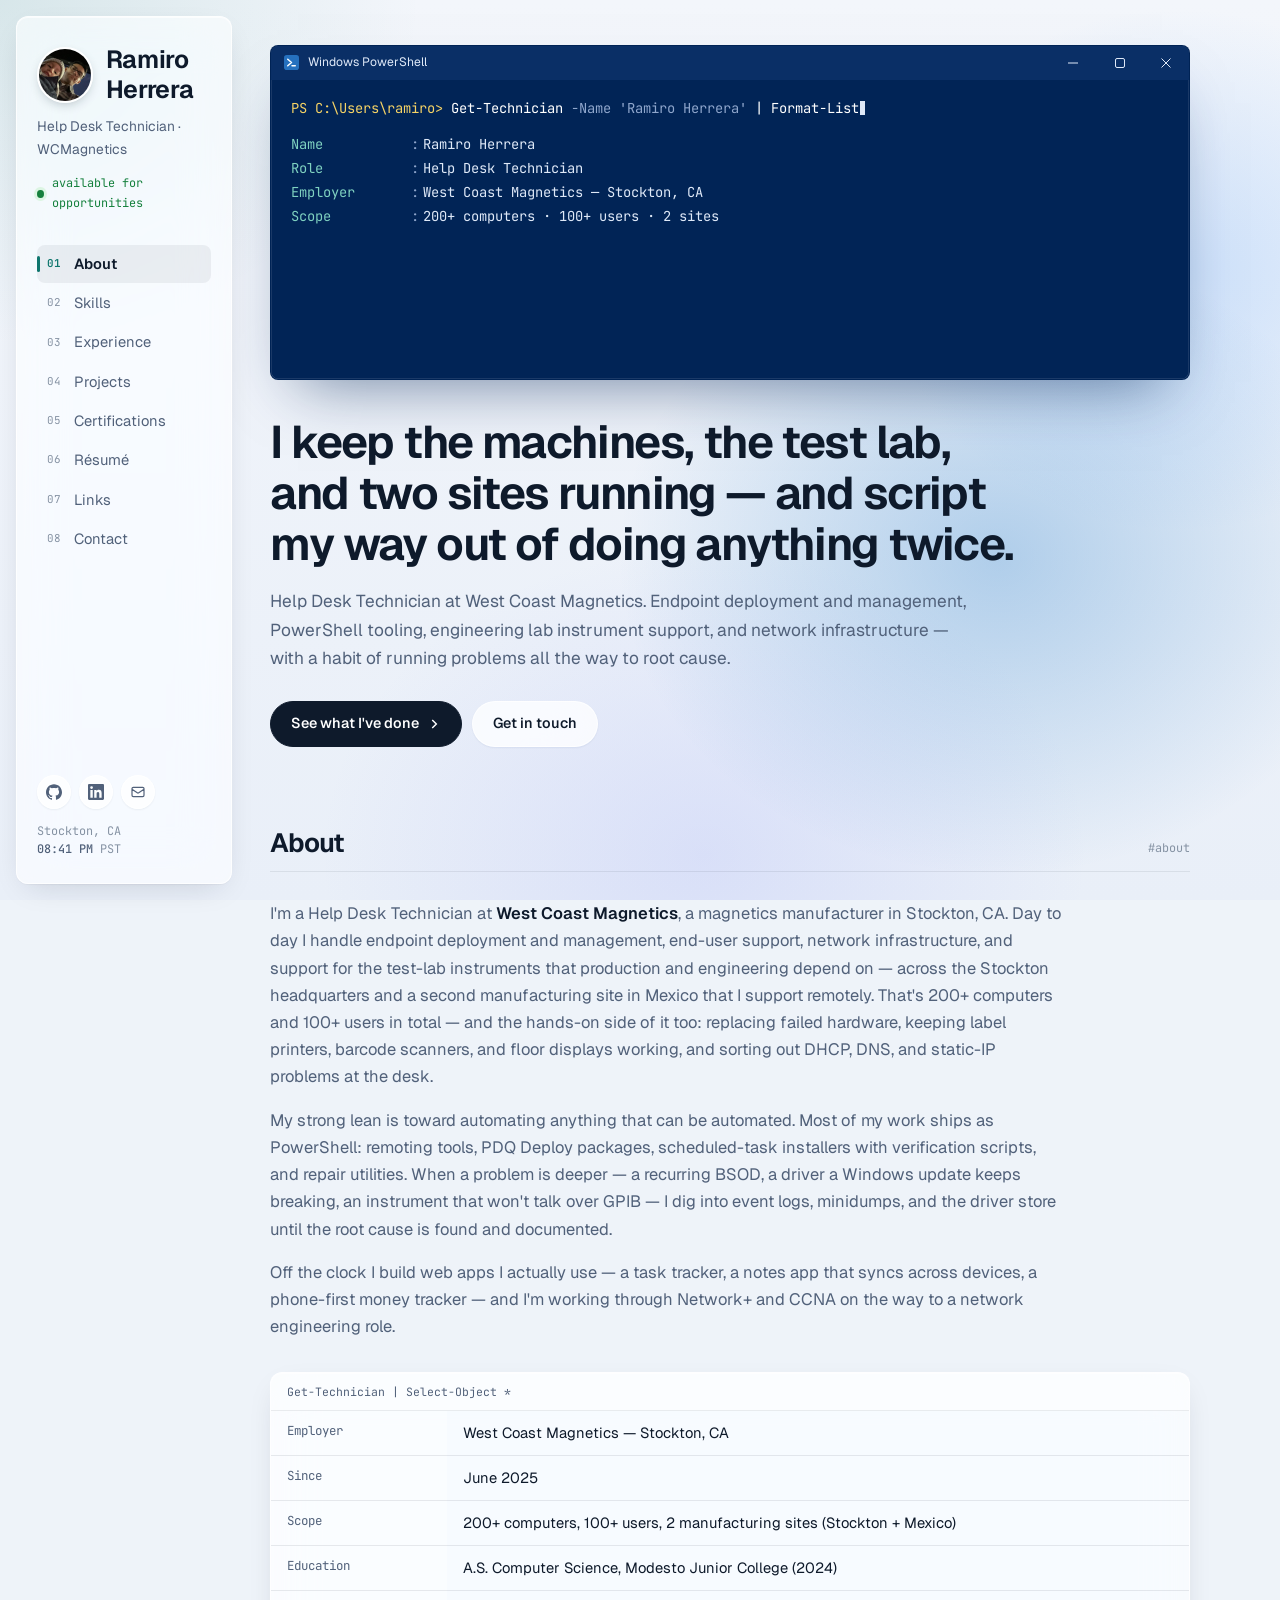
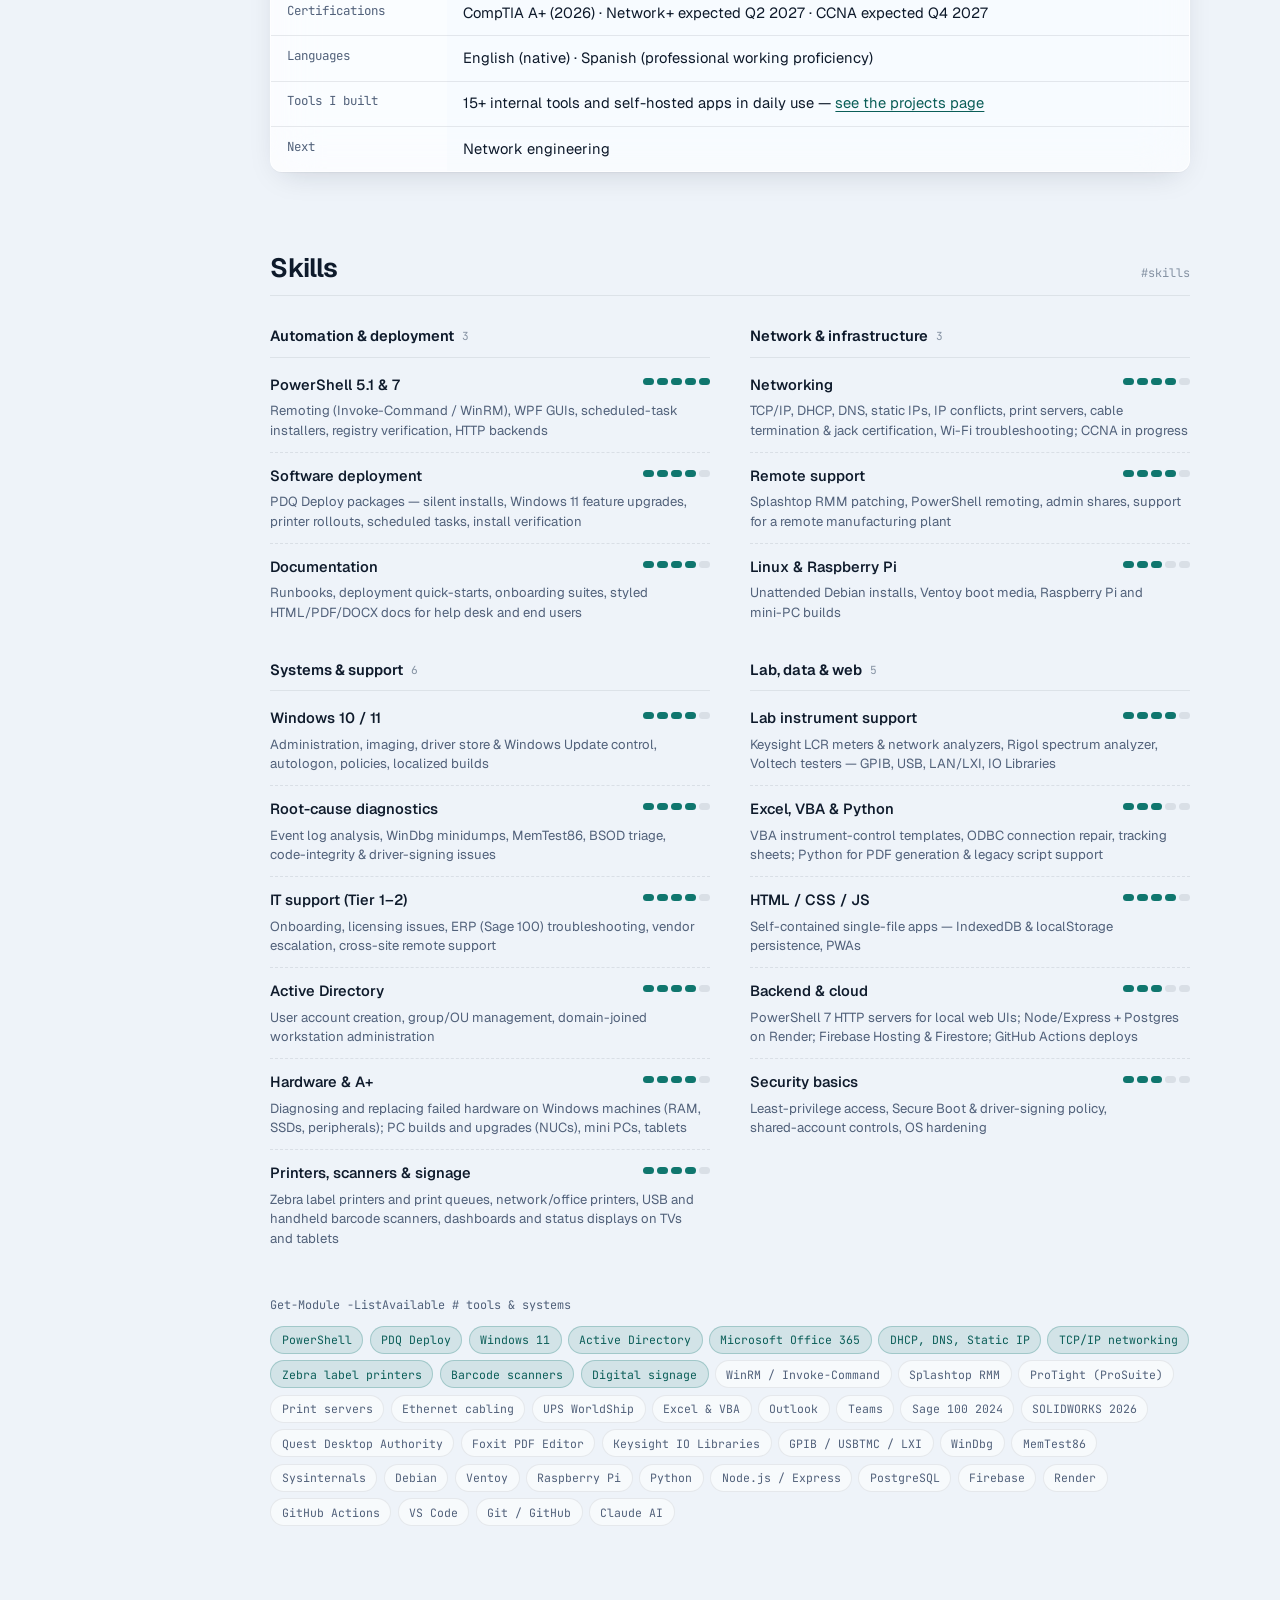
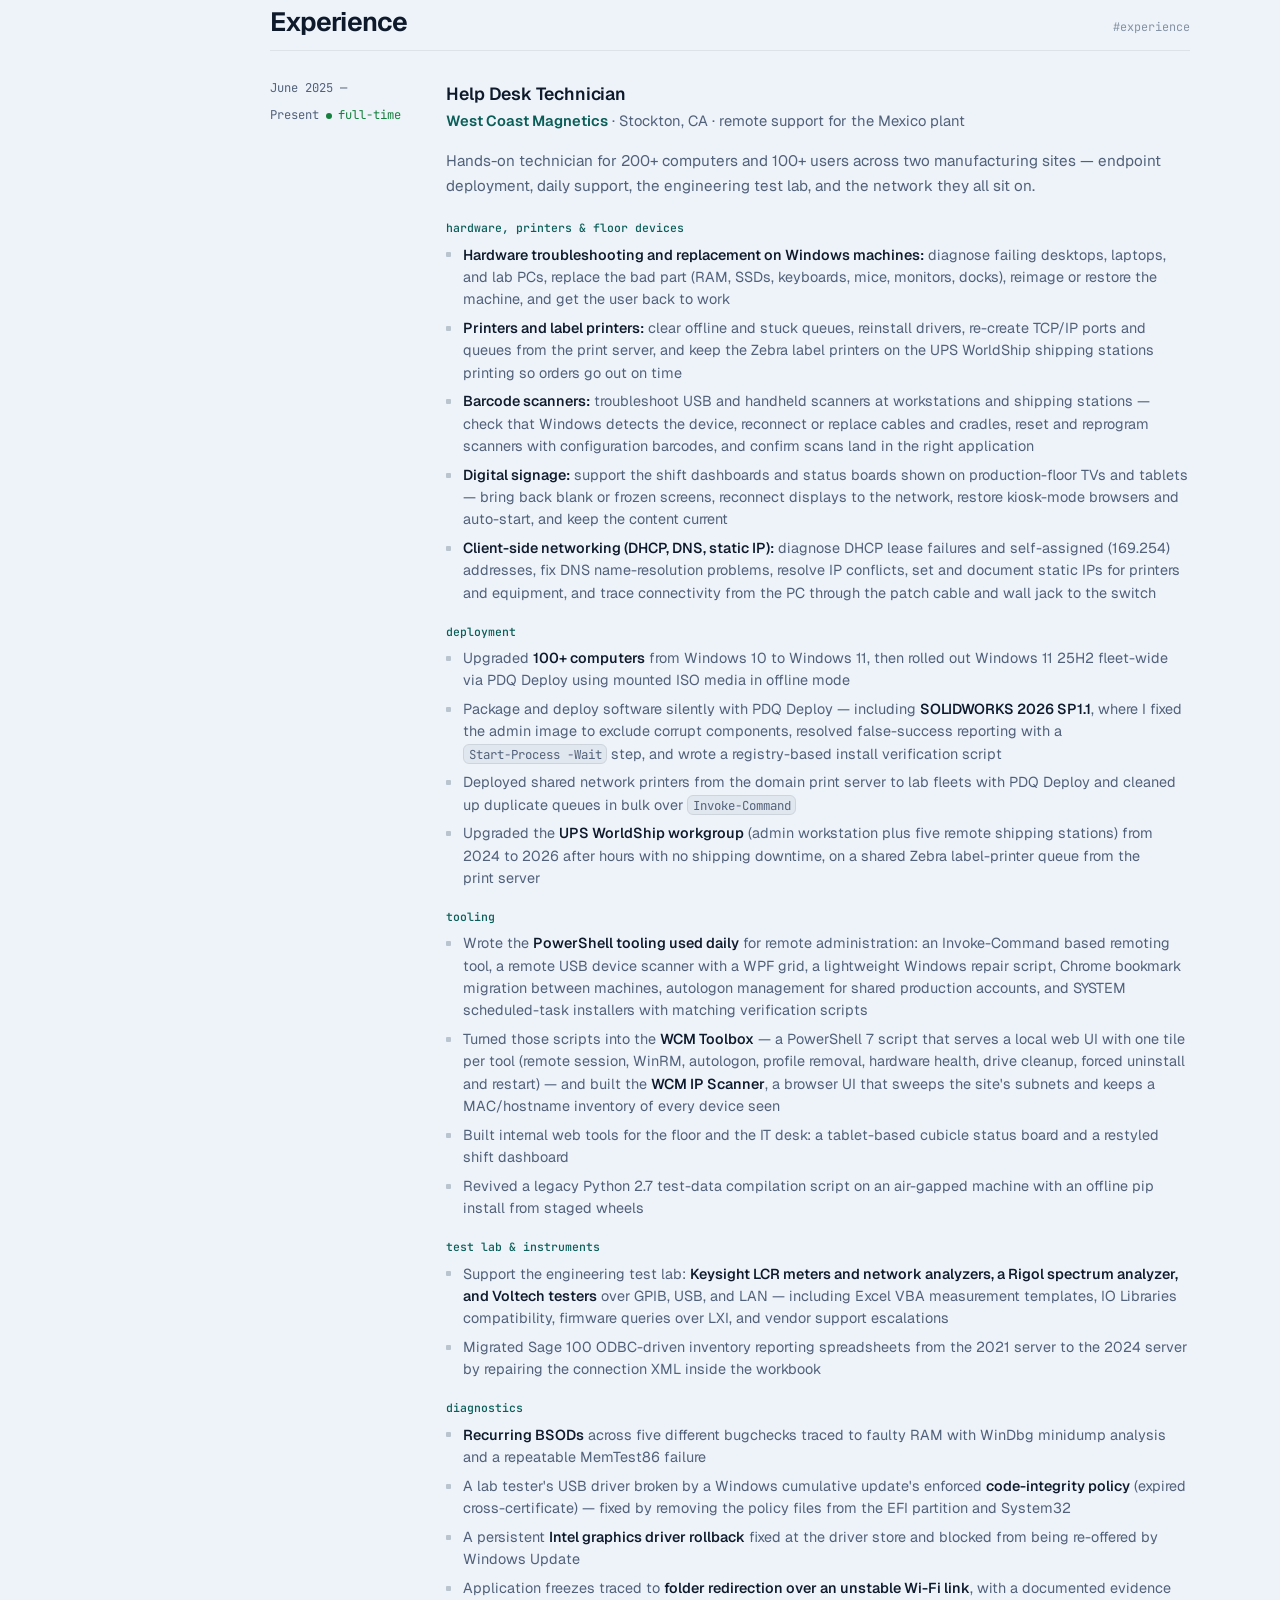
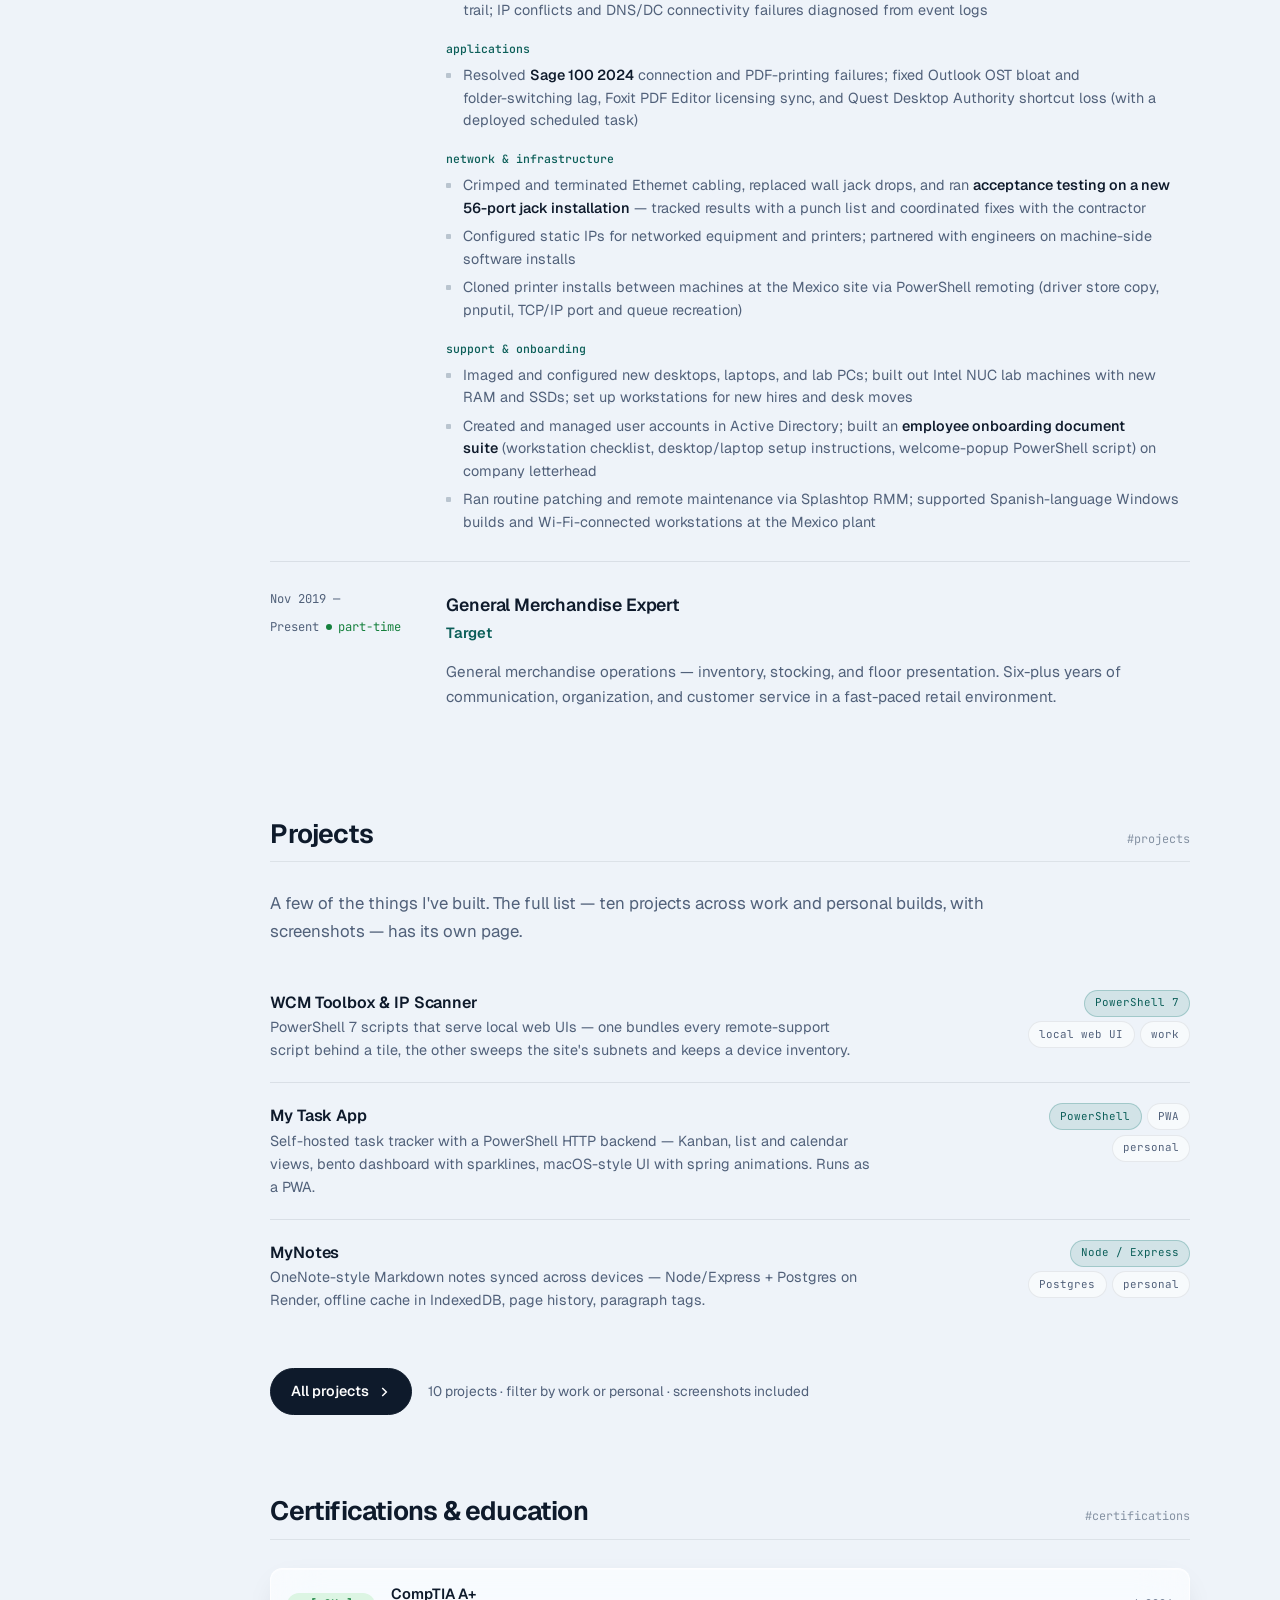
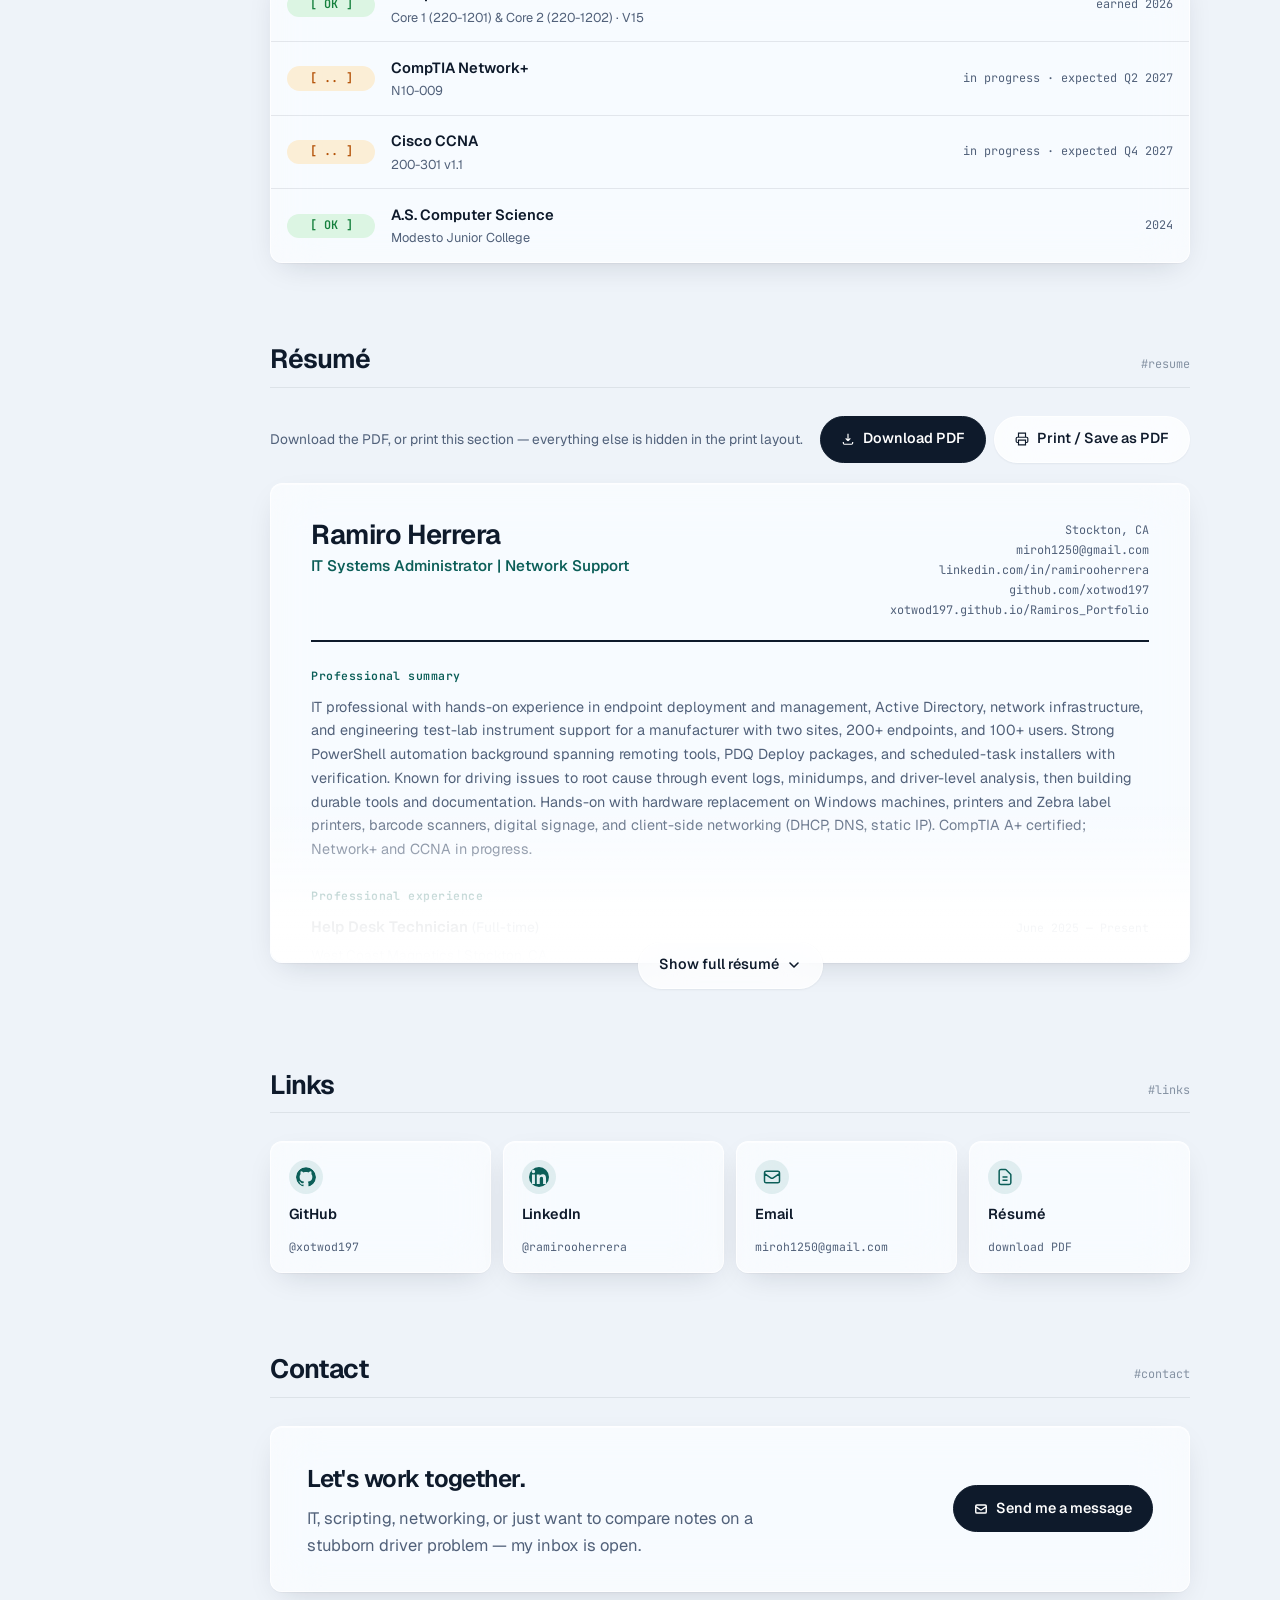
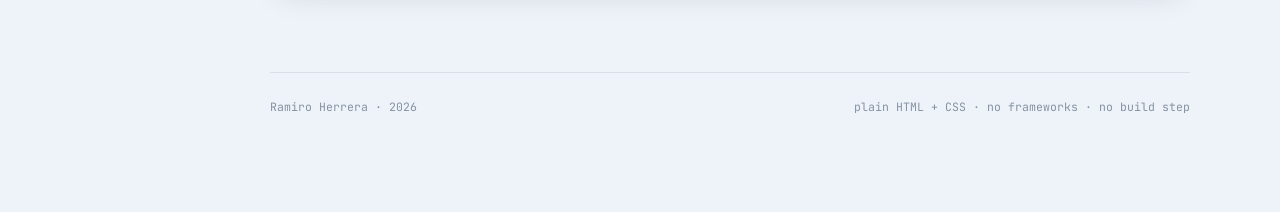
==== commit daaabc59: "Résumé: fading preview with expand button on every screen size" ====
--- a/index.html
+++ b/index.html
@@ -26,7 +26,7 @@
 <link rel="preconnect" href="https://fonts.googleapis.com">
 <link rel="preconnect" href="https://fonts.gstatic.com" crossorigin>
 <link href="https://fonts.googleapis.com/css2?family=Geist:wght@300..800&family=JetBrains+Mono:ital,wght@0,400;0,500;0,600;1,400&display=swap" rel="stylesheet">
-<link rel="stylesheet" href="site.css?v=20261019">
+<link rel="stylesheet" href="site.css?v=20261019b">
 <link rel="stylesheet" href="glass.css?v=20261016b">
 </head>
 <body>
@@ -493,11 +493,11 @@
           <svg fill="none" viewBox="0 0 24 24" stroke="currentColor" stroke-width="2"><path d="M6 9V2h12v7M6 18H4a2 2 0 01-2-2v-5a2 2 0 012-2h16a2 2 0 012 2v5a2 2 0 01-2 2h-2M6 14h12v8H6z"/></svg>
           Print / Save as PDF
         </button>
-        <button class="btn btn-line resume-toggle" type="button" aria-expanded="false" aria-controls="resume-body">Show full résumé</button>
         </div>
         <small class="phone-pdf-hint">On a phone, Download PDF opens the résumé — use the share button to save it to Files or send it on.</small>
       </div>
 
+      <div class="resume-wrap" id="resume-wrap">
       <div class="resume" id="resume-body">
         <div class="r-head">
           <div>
@@ -601,6 +601,13 @@
           <h3>Languages</h3>
           <p class="r-p"><strong>English:</strong> Native. <strong>Spanish:</strong> Professional working proficiency, including support for users at the Mexico plant.</p>
         </div>
+      </div>
+      </div>
+      <div class="resume-more">
+        <button class="btn btn-line resume-toggle" type="button" aria-expanded="false" aria-controls="resume-body">
+          <span class="rt-label">Show full résumé</span>
+          <svg class="rt-chev" fill="none" viewBox="0 0 24 24" stroke="currentColor" stroke-width="2.4" stroke-linecap="round" stroke-linejoin="round"><path d="m6 9 6 6 6-6"/></svg>
+        </button>
       </div>
     </section>
 
@@ -732,11 +739,33 @@
     side.querySelectorAll('.side-nav a').forEach(a => a.addEventListener('click', () => setOpen(false)));
 
     const resume = document.getElementById('resume-body');
+    const wrap = document.getElementById('resume-wrap');
     const rbtn = document.querySelector('.resume-toggle');
+    const rlabel = rbtn.querySelector('.rt-label');
+    const reduce = window.matchMedia('(prefers-reduced-motion: reduce)').matches;
     rbtn.addEventListener('click', () => {
-      const open = resume.classList.toggle('open');
+      const open = !wrap.classList.contains('open');
+      const from = resume.getBoundingClientRect().height;
+      wrap.classList.toggle('open', open);
+      resume.classList.toggle('open', open);               // print + older rules
       rbtn.setAttribute('aria-expanded', open);
-      rbtn.textContent = open ? 'Hide full résumé' : 'Show full résumé';
+      rlabel.textContent = open ? 'Show less' : 'Show full résumé';
+      if (reduce) { if (!open) wrap.scrollIntoView({ block: 'start' }); return; }
+      // animate height: measure the target, then transition max-height between the two
+      const to = resume.getBoundingClientRect().height;
+      resume.style.transition = 'none';
+      resume.style.maxHeight = from + 'px';
+      void resume.offsetHeight;
+      resume.style.transition = '';
+      resume.style.maxHeight = to + 'px';
+      const done = () => { resume.style.maxHeight = ''; resume.removeEventListener('transitionend', done); };
+      resume.addEventListener('transitionend', done);
+      setTimeout(done, 700);
+      if (!open) {
+        // collapsing from far down the résumé: bring the top of the card back into view
+        const top = wrap.getBoundingClientRect().top;
+        if (top < 0) window.scrollBy({ top: top - 24, behavior: 'smooth' });
+      }
     });
   })();
 
--- a/site.css
+++ b/site.css
@@ -127,7 +127,6 @@
   @keyframes blink { 0%, 100% { opacity: 1; } 50% { opacity: 0.35; } }
 
   .menu-btn { display: none; }
-  .resume-toggle { display: none; }
   .side-nav { list-style: none; display: flex; flex-direction: column; gap: 0.1rem; }
   .side-nav a {
     display: grid;
@@ -471,6 +470,23 @@
     .phone-pdf-hint { display: block; }
   }
   .resume { background: var(--surface); border: 1px solid var(--line); border-radius: var(--r); padding: 2.25rem 2.5rem; }
+  /* Résumé shows a preview (name, headline, summary, first bullets) with a fade; the button
+     below expands it in place. Same on every screen size; print always gets the whole thing. */
+  .resume-wrap { position: relative; --resume-peek: 30rem; }
+  .resume-wrap .resume { overflow: hidden; transition: max-height 0.6s var(--ease-out); }
+  .resume-wrap:not(.open) .resume { max-height: var(--resume-peek); }
+  .resume-wrap::after {
+    content: ""; position: absolute; left: 1px; right: 1px; bottom: 1px; height: 10rem; pointer-events: none;
+    border-radius: 0 0 var(--r) var(--r);
+    background: linear-gradient(to bottom, rgba(255, 255, 255, 0), rgba(255, 255, 255, 0.92) 70%, #fff);
+    opacity: 1; transition: opacity 0.35s var(--ease-out);
+  }
+  .resume-wrap.open::after { opacity: 0; }
+  .resume-more { display: flex; justify-content: center; position: relative; z-index: 1; margin-top: -1.3rem; }
+  .resume-toggle { gap: 0.45rem; box-shadow: var(--shadow-lift, 0 6px 18px rgba(14, 26, 43, 0.08)); }
+  .resume-toggle .rt-chev { width: 1rem; height: 1rem; transition: transform 0.45s var(--ease-spring); }
+  .resume-wrap.open + .resume-more .rt-chev { transform: rotate(180deg); }
+  @media (max-width: 960px) { .resume-wrap { --resume-peek: 22rem; } }
   .r-head { display: flex; justify-content: space-between; align-items: flex-start; gap: 1rem; flex-wrap: wrap; padding-bottom: 1.25rem; margin-bottom: 1.25rem; border-bottom: 2px solid var(--ink); }
   .r-name { font-size: 1.7rem; font-weight: 650; letter-spacing: -0.02em; line-height: 1.1; }
   .r-title { color: var(--accent-ink); font-weight: 550; font-size: 0.95rem; margin-top: 0.25rem; }
@@ -623,6 +639,8 @@
     .section { padding: 0; }
     .section-head { display: none; }
     .resume { border: none; padding: 0; display: block !important; }
+    .resume-wrap .resume { max-height: none !important; overflow: visible; }
+    .resume-wrap::after, .resume-more { display: none !important; }
     .r-ul li::before { background: #000; }
     .r-section h3, .r-title { color: #000; }
     a { color: inherit; text-decoration: none; }
@@ -659,8 +677,6 @@
     .side-avatar { width: 2.1rem; height: 2.1rem; }
     .side-nav { display: grid; grid-template-columns: 1fr 1fr; gap: 0.15rem 0.75rem; padding: 0.6rem 0 0.35rem; }
     .side-nav a { margin: 0; padding: 0.7rem 0.6rem; font-size: 0.95rem; border-radius: var(--r); }
-    .resume-toggle { display: inline-flex; }
-    .resume:not(.open) { display: none; }
     .content { padding: 0 var(--gutter) 4rem; }
     .hero { padding-top: 2rem; }
     .section { padding-top: 3.5rem; scroll-margin-top: 4.5rem; }
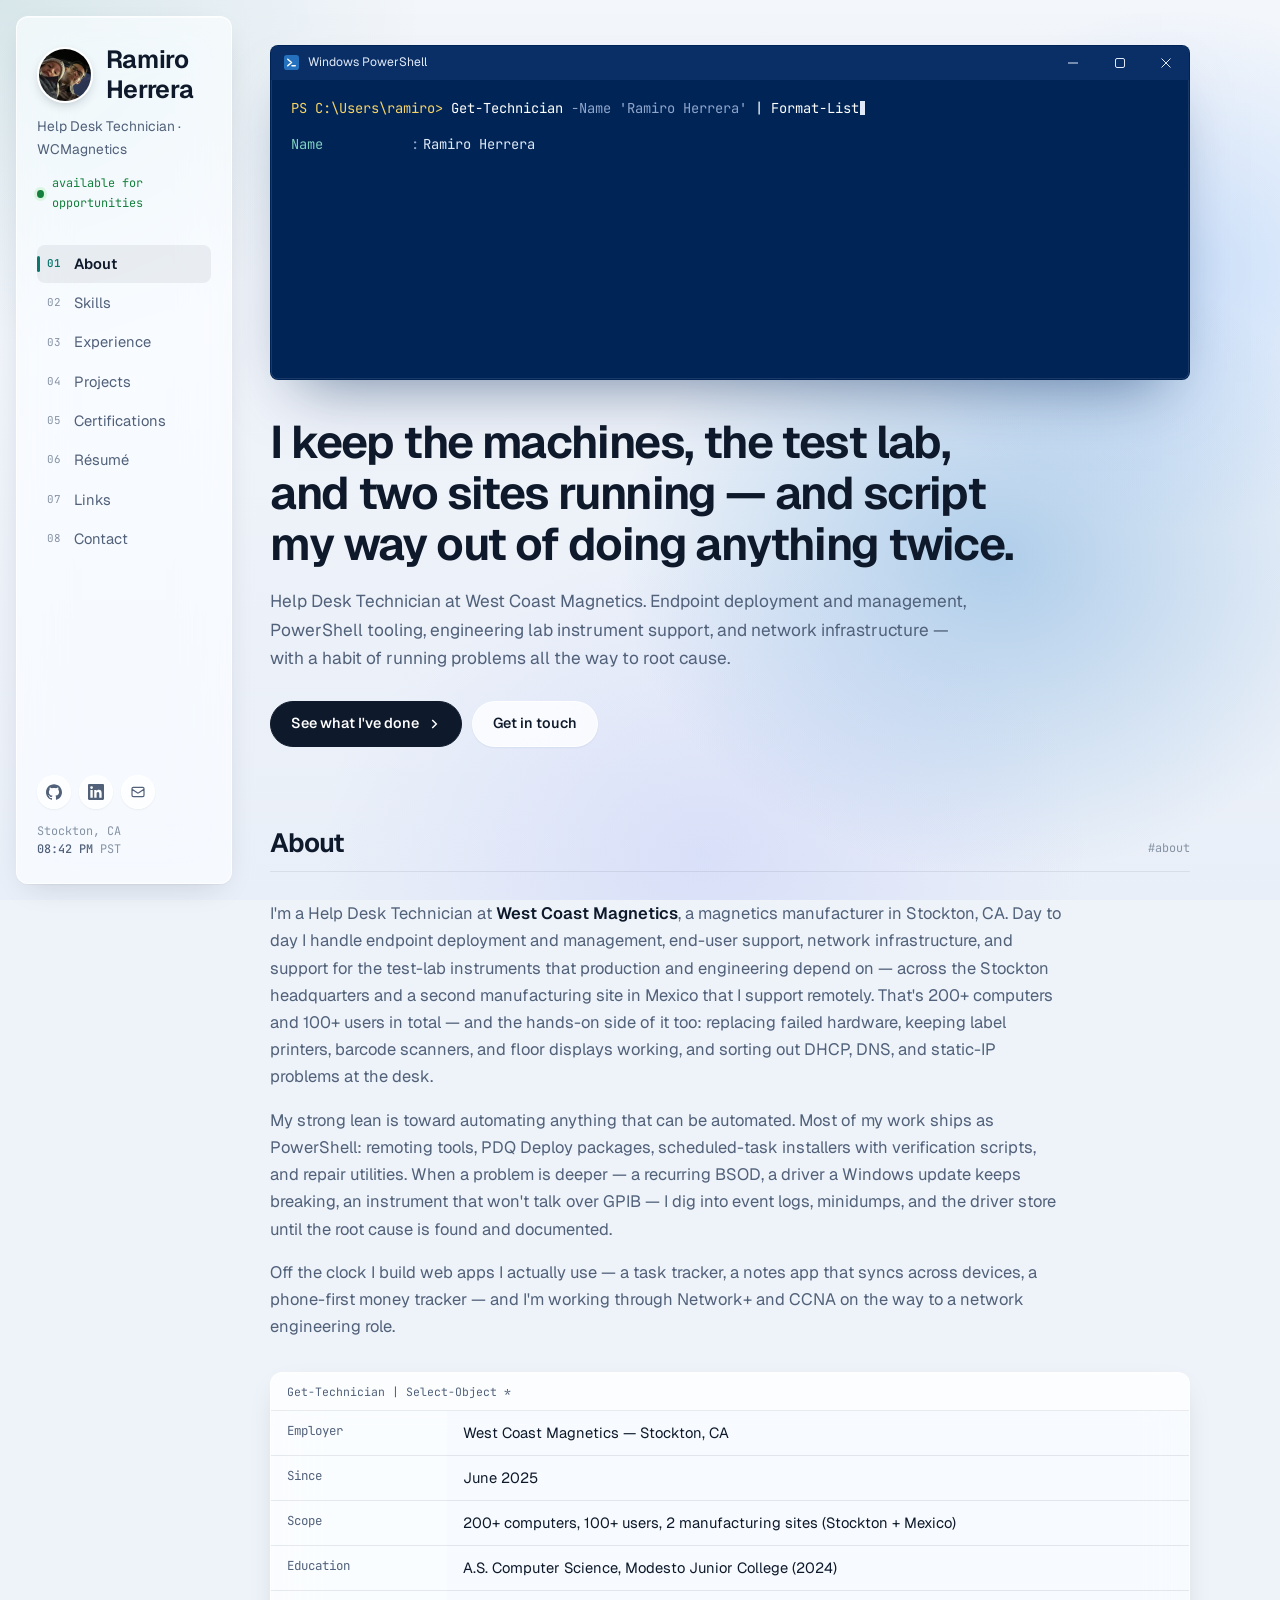
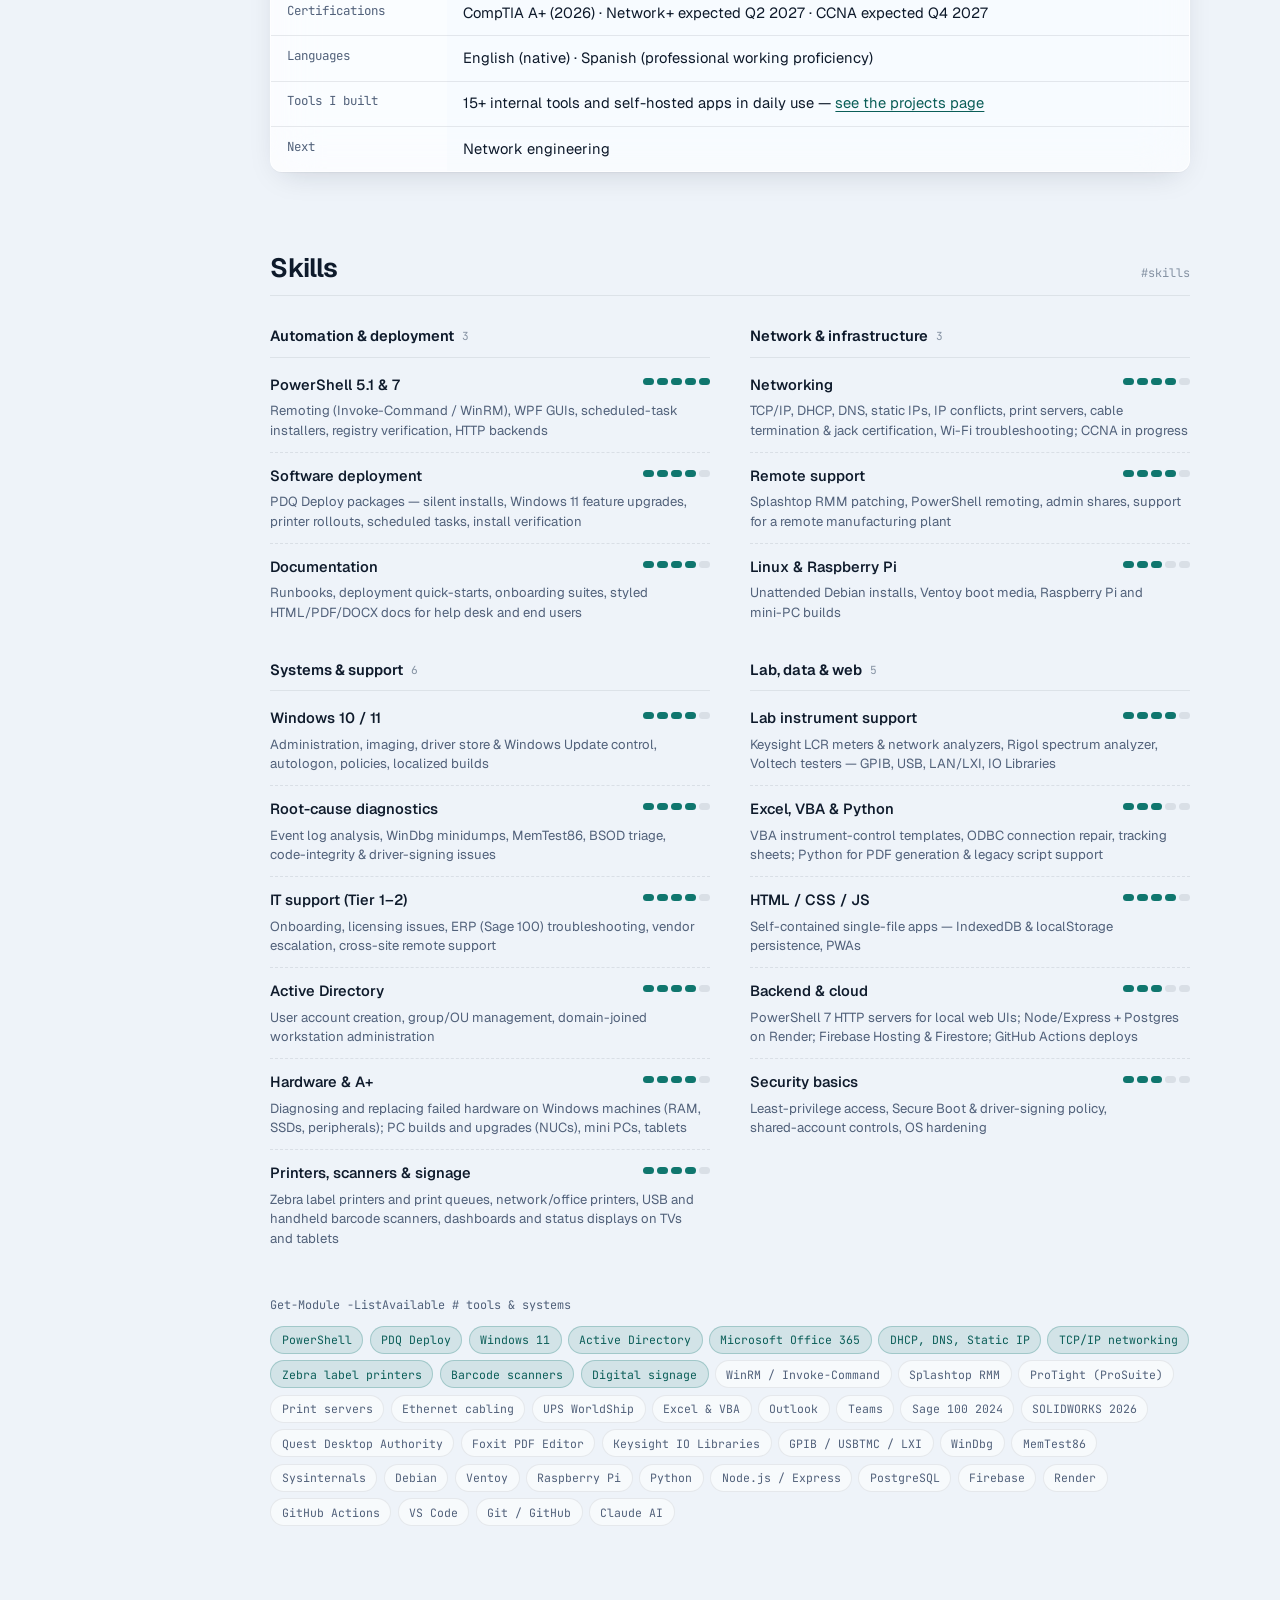
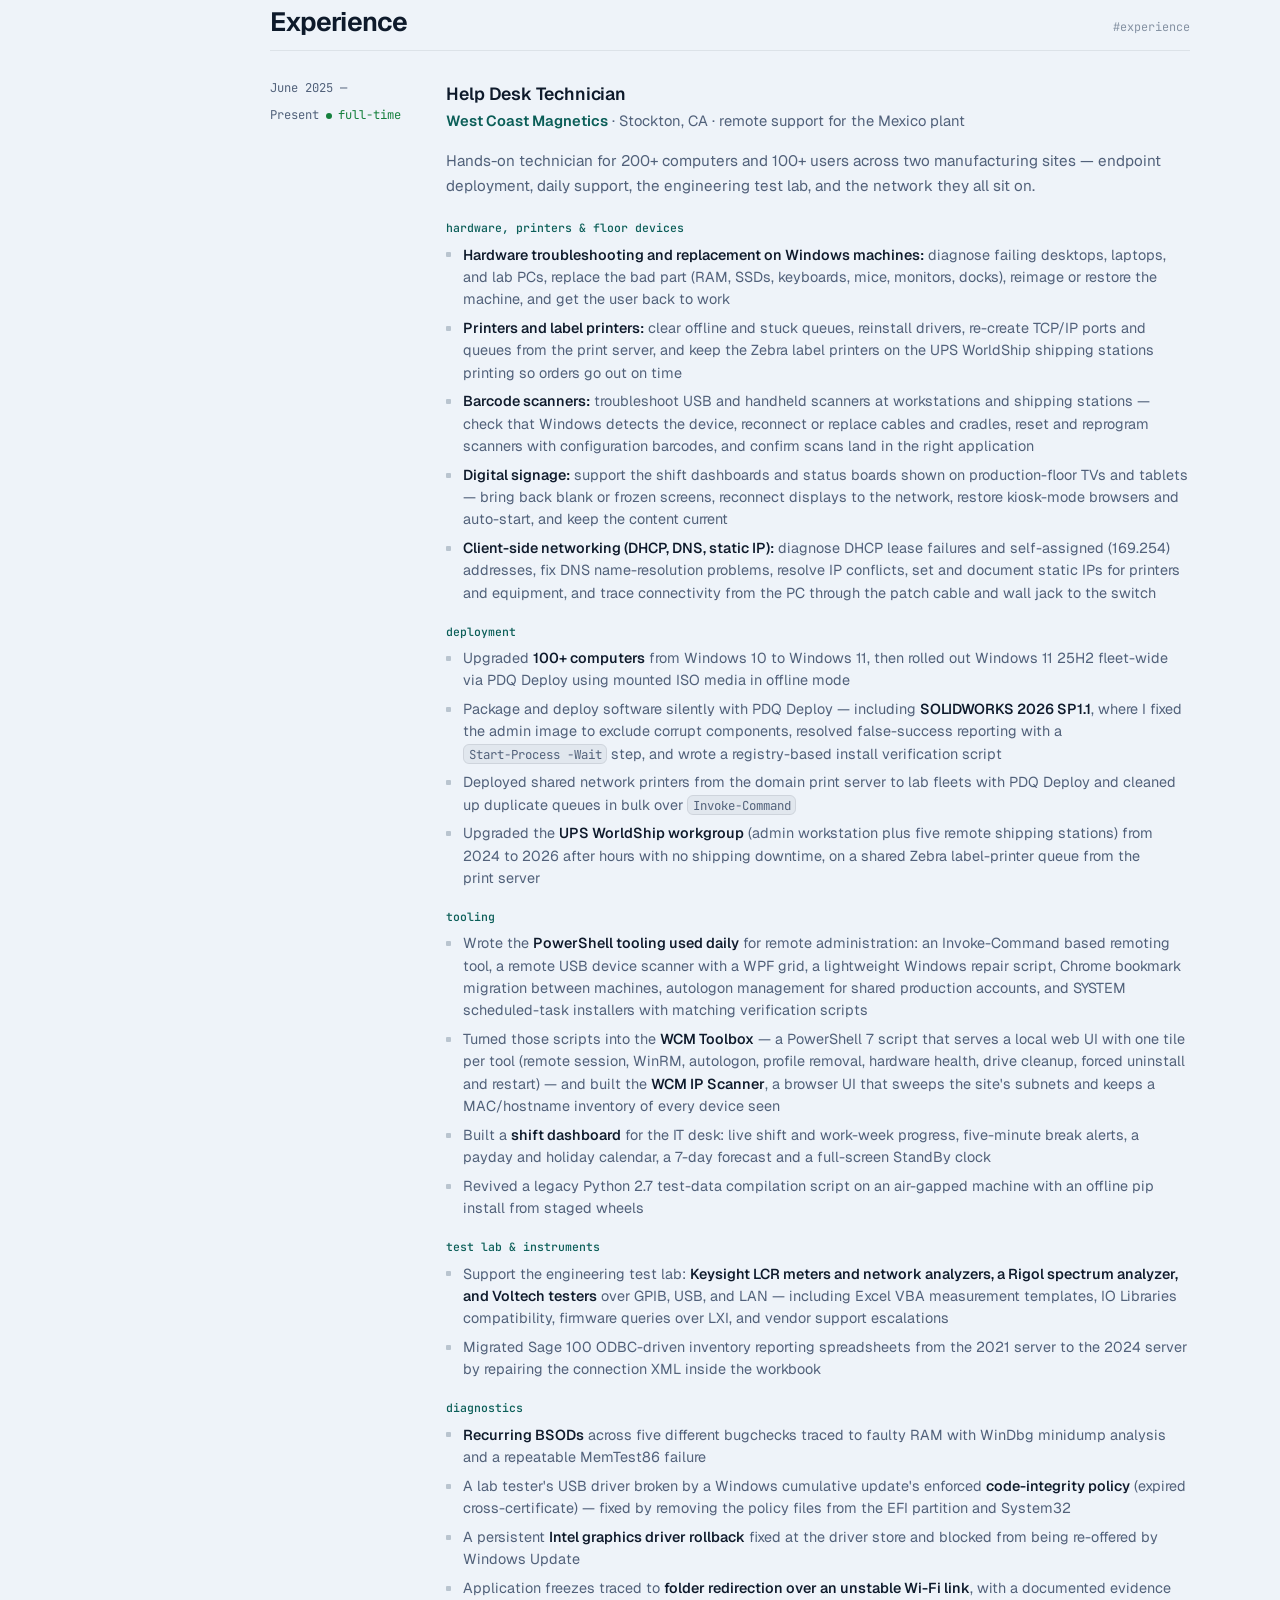
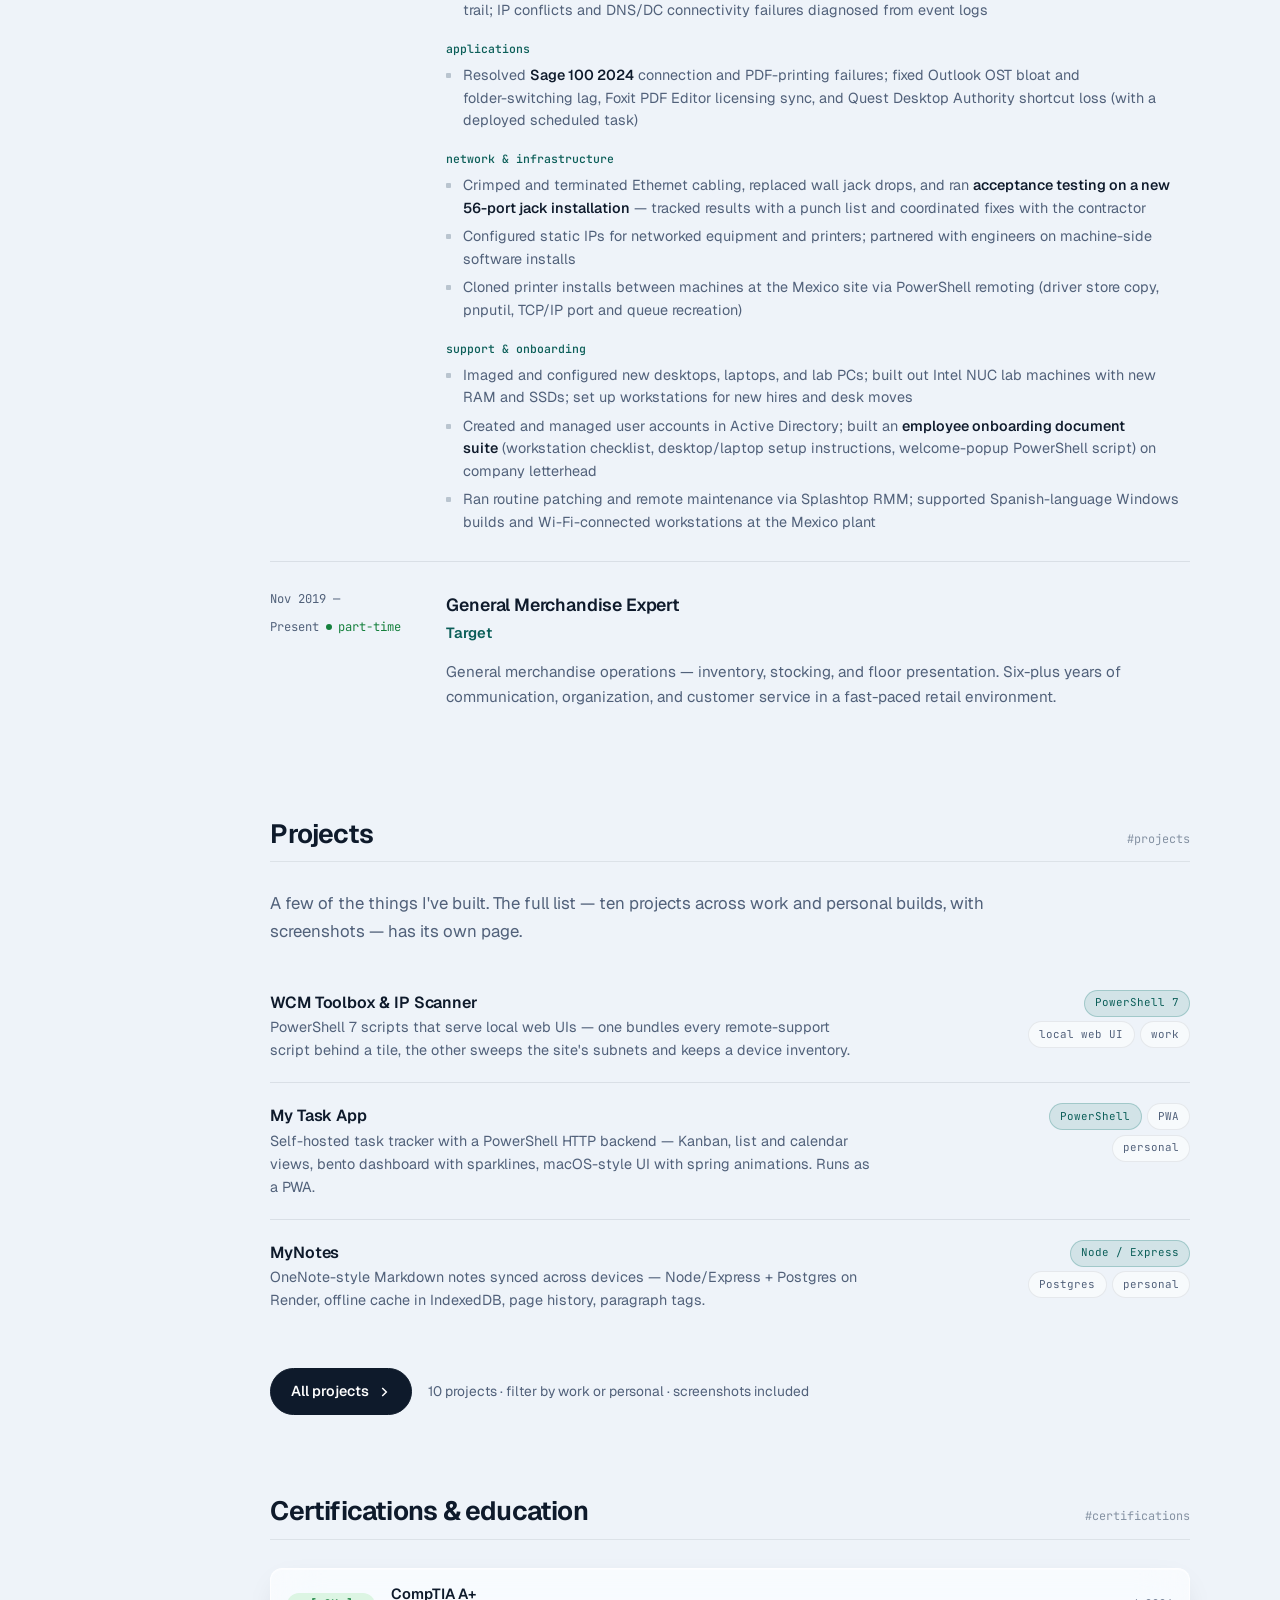
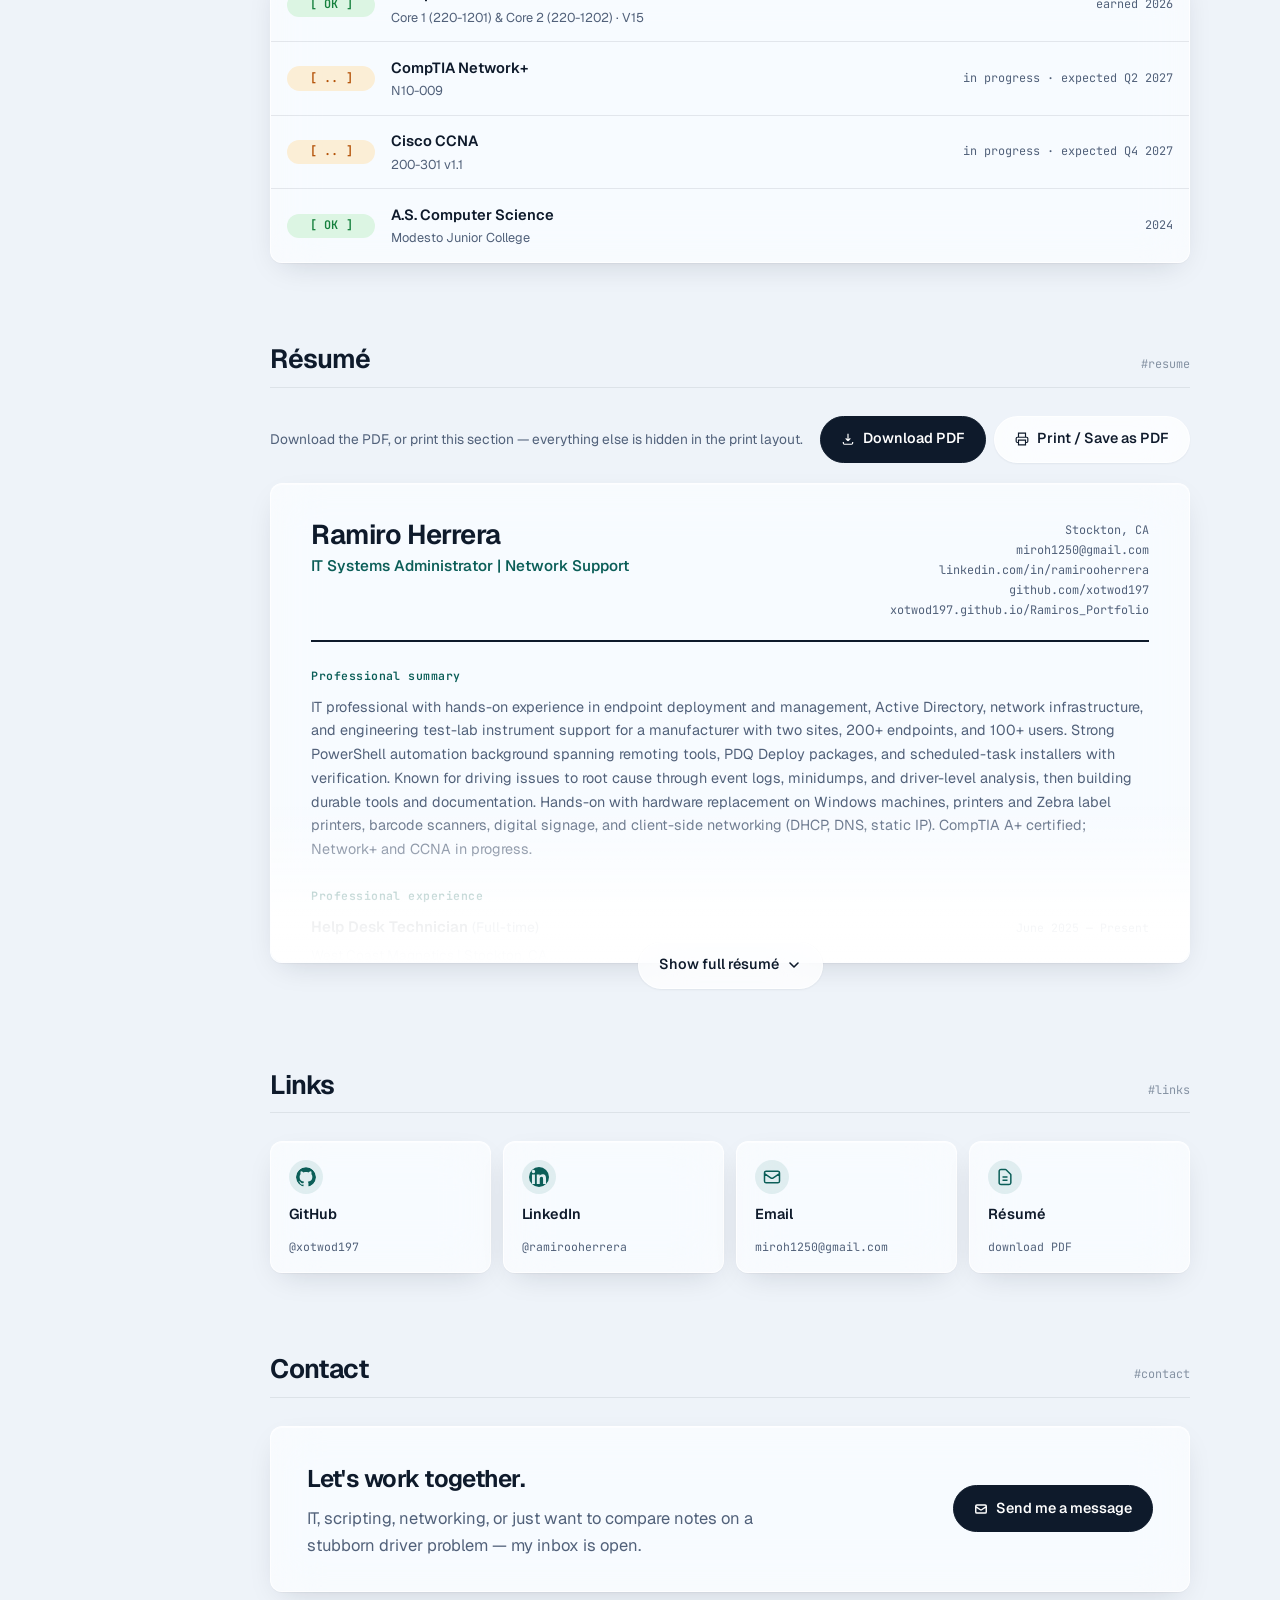
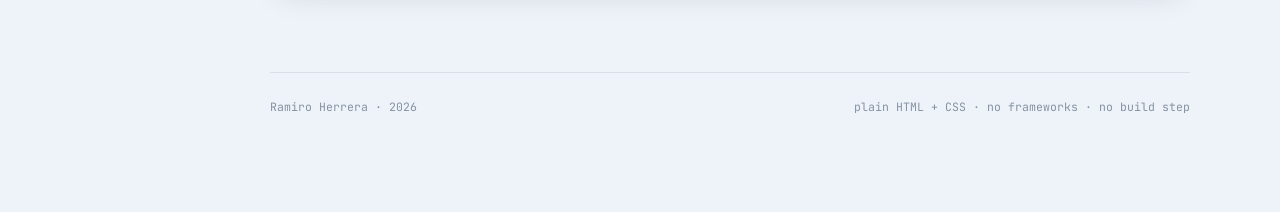
==== commit 73f85a79: "Shift Dashboard: Apple-style redesign gallery, status board removed" ====
--- a/index.html
+++ b/index.html
@@ -350,7 +350,7 @@
               <ul>
                 <li>Wrote the <strong>PowerShell tooling used daily</strong> for remote administration: an Invoke-Command based remoting tool, a remote USB device scanner with a WPF grid, a lightweight Windows repair script, Chrome bookmark migration between machines, autologon management for shared production accounts, and SYSTEM scheduled-task installers with matching verification scripts</li>
                 <li>Turned those scripts into the <strong>WCM Toolbox</strong> — a PowerShell 7 script that serves a local web UI with one tile per tool (remote session, WinRM, autologon, profile removal, hardware health, drive cleanup, forced uninstall and restart) — and built the <strong>WCM IP Scanner</strong>, a browser UI that sweeps the site's subnets and keeps a MAC/hostname inventory of every device seen</li>
-                <li>Built internal web tools for the floor and the IT desk: a tablet-based cubicle status board and a restyled shift dashboard</li>
+                <li>Built a <strong>shift dashboard</strong> for the IT desk: live shift and work-week progress, five-minute break alerts, a payday and holiday calendar, a 7-day forecast and a full-screen StandBy clock</li>
                 <li>Revived a legacy Python 2.7 test-data compilation script on an air-gapped machine with an offline pip install from staged wheels</li>
               </ul>
             </div>
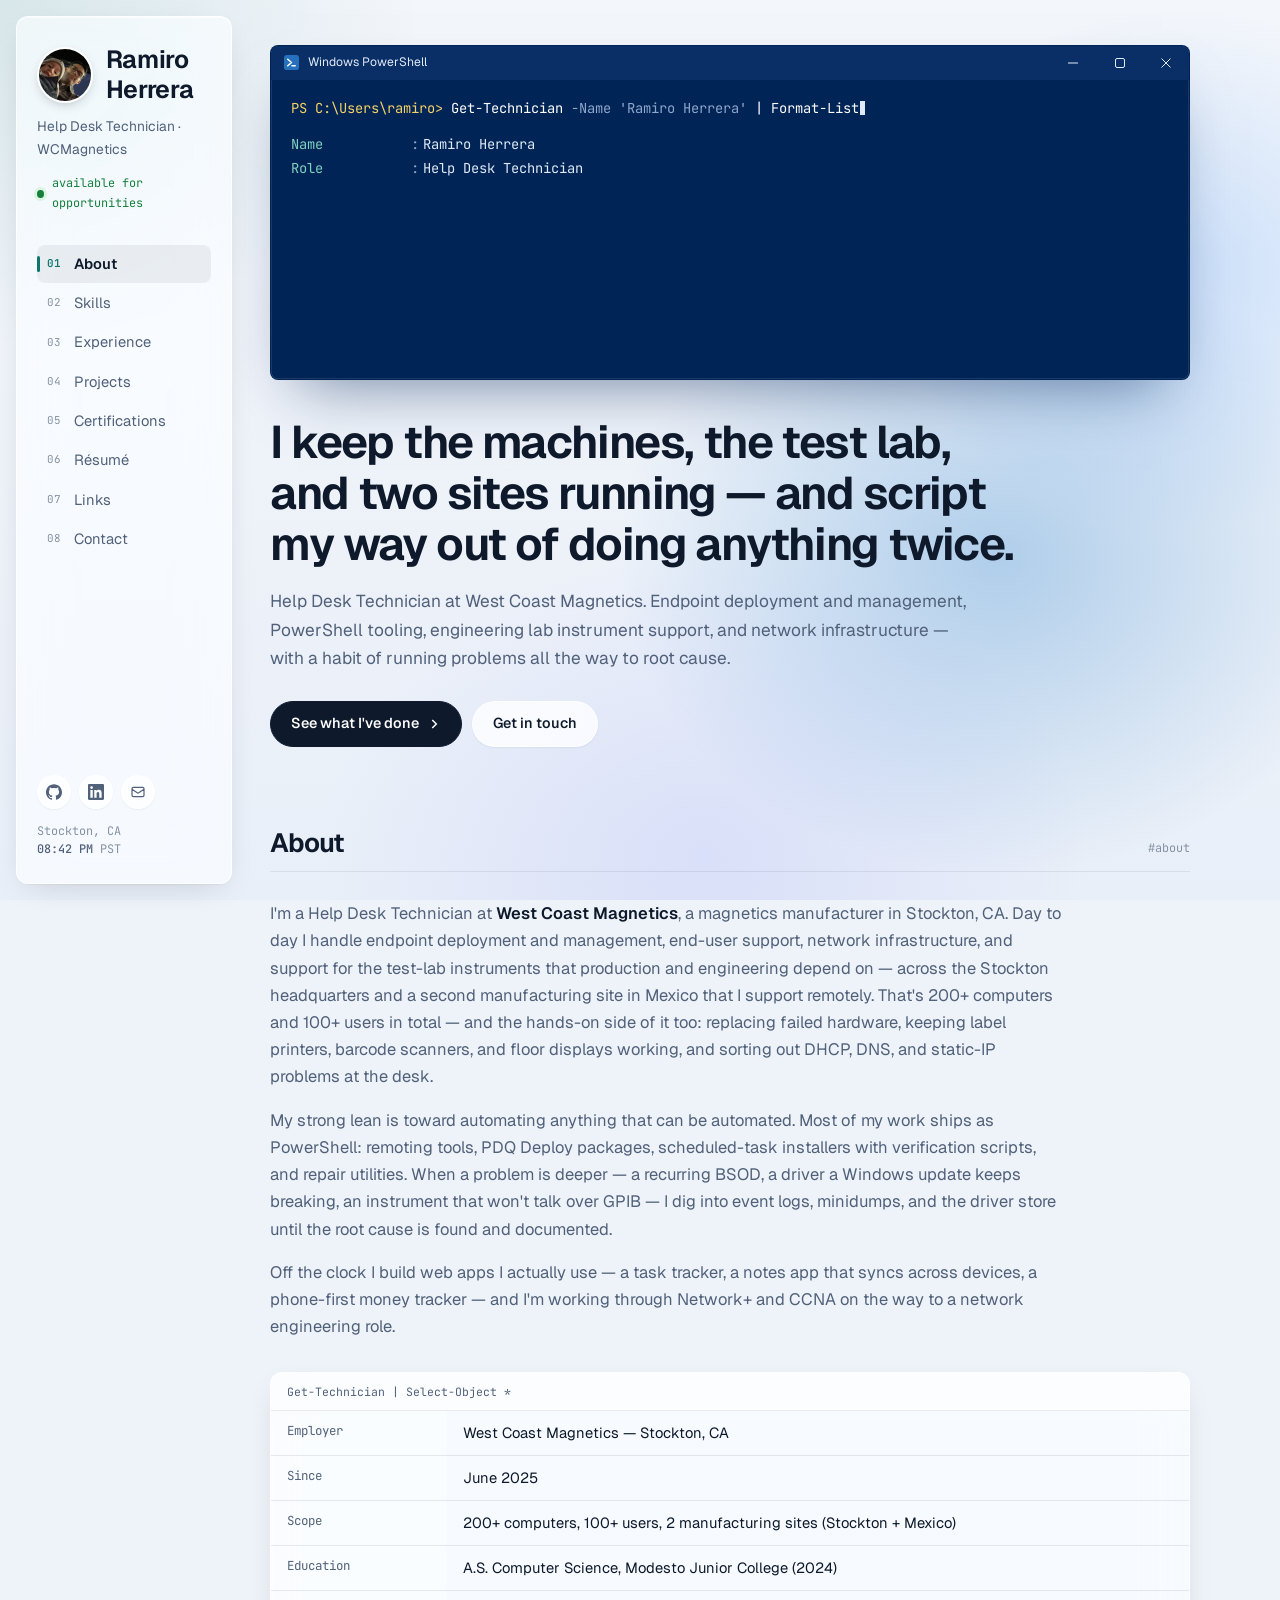
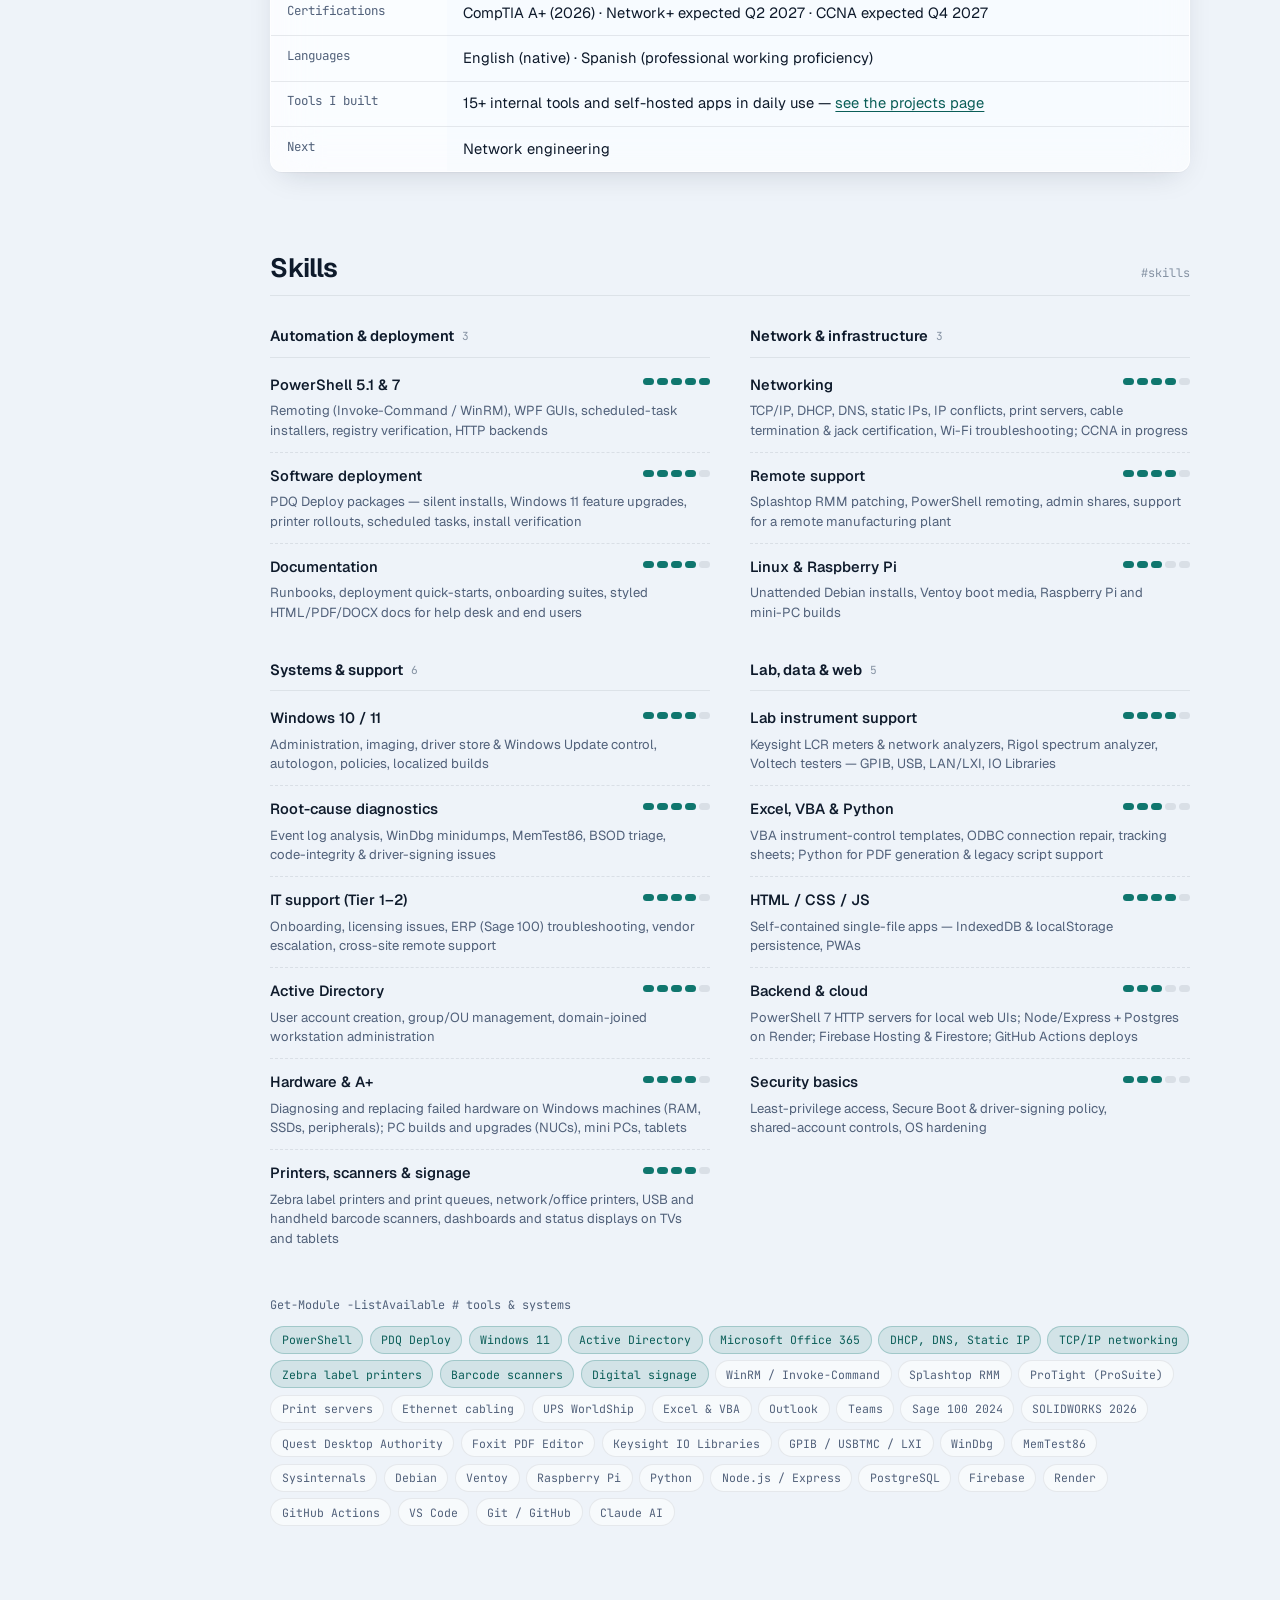
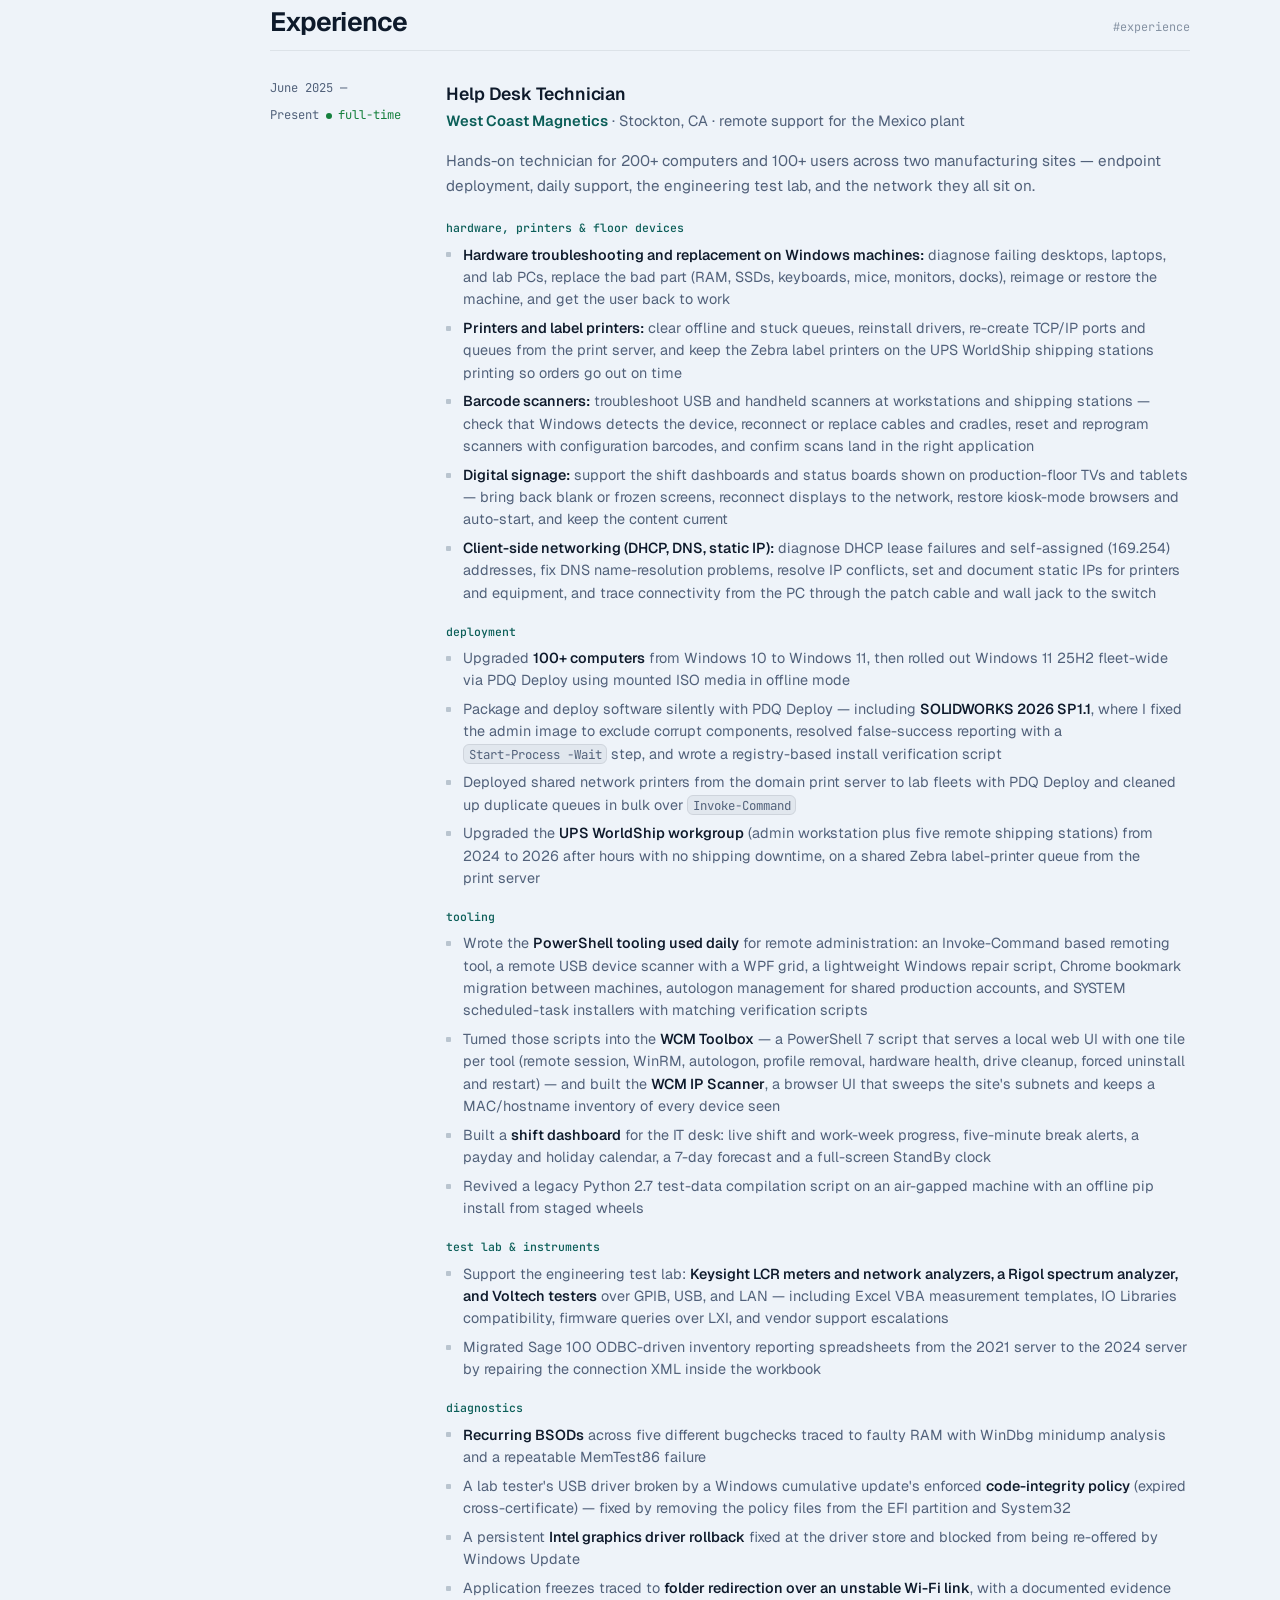
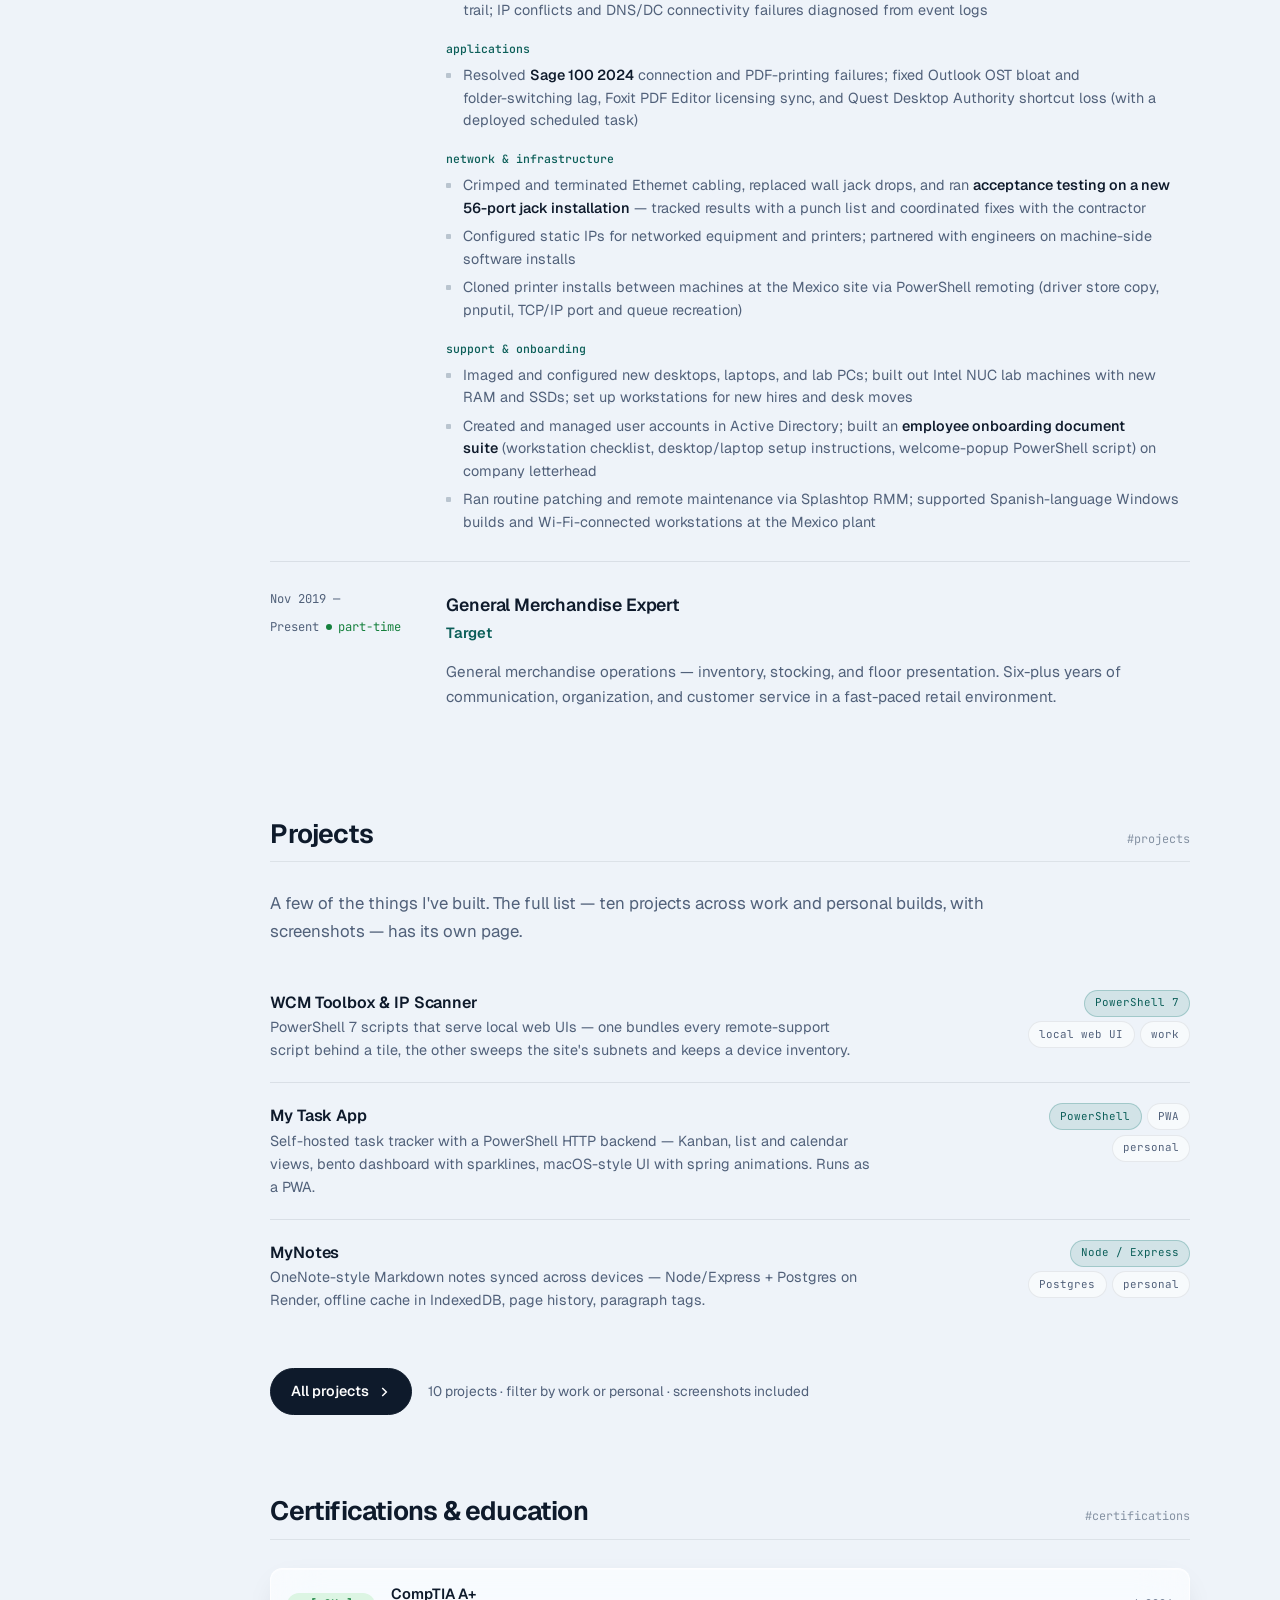
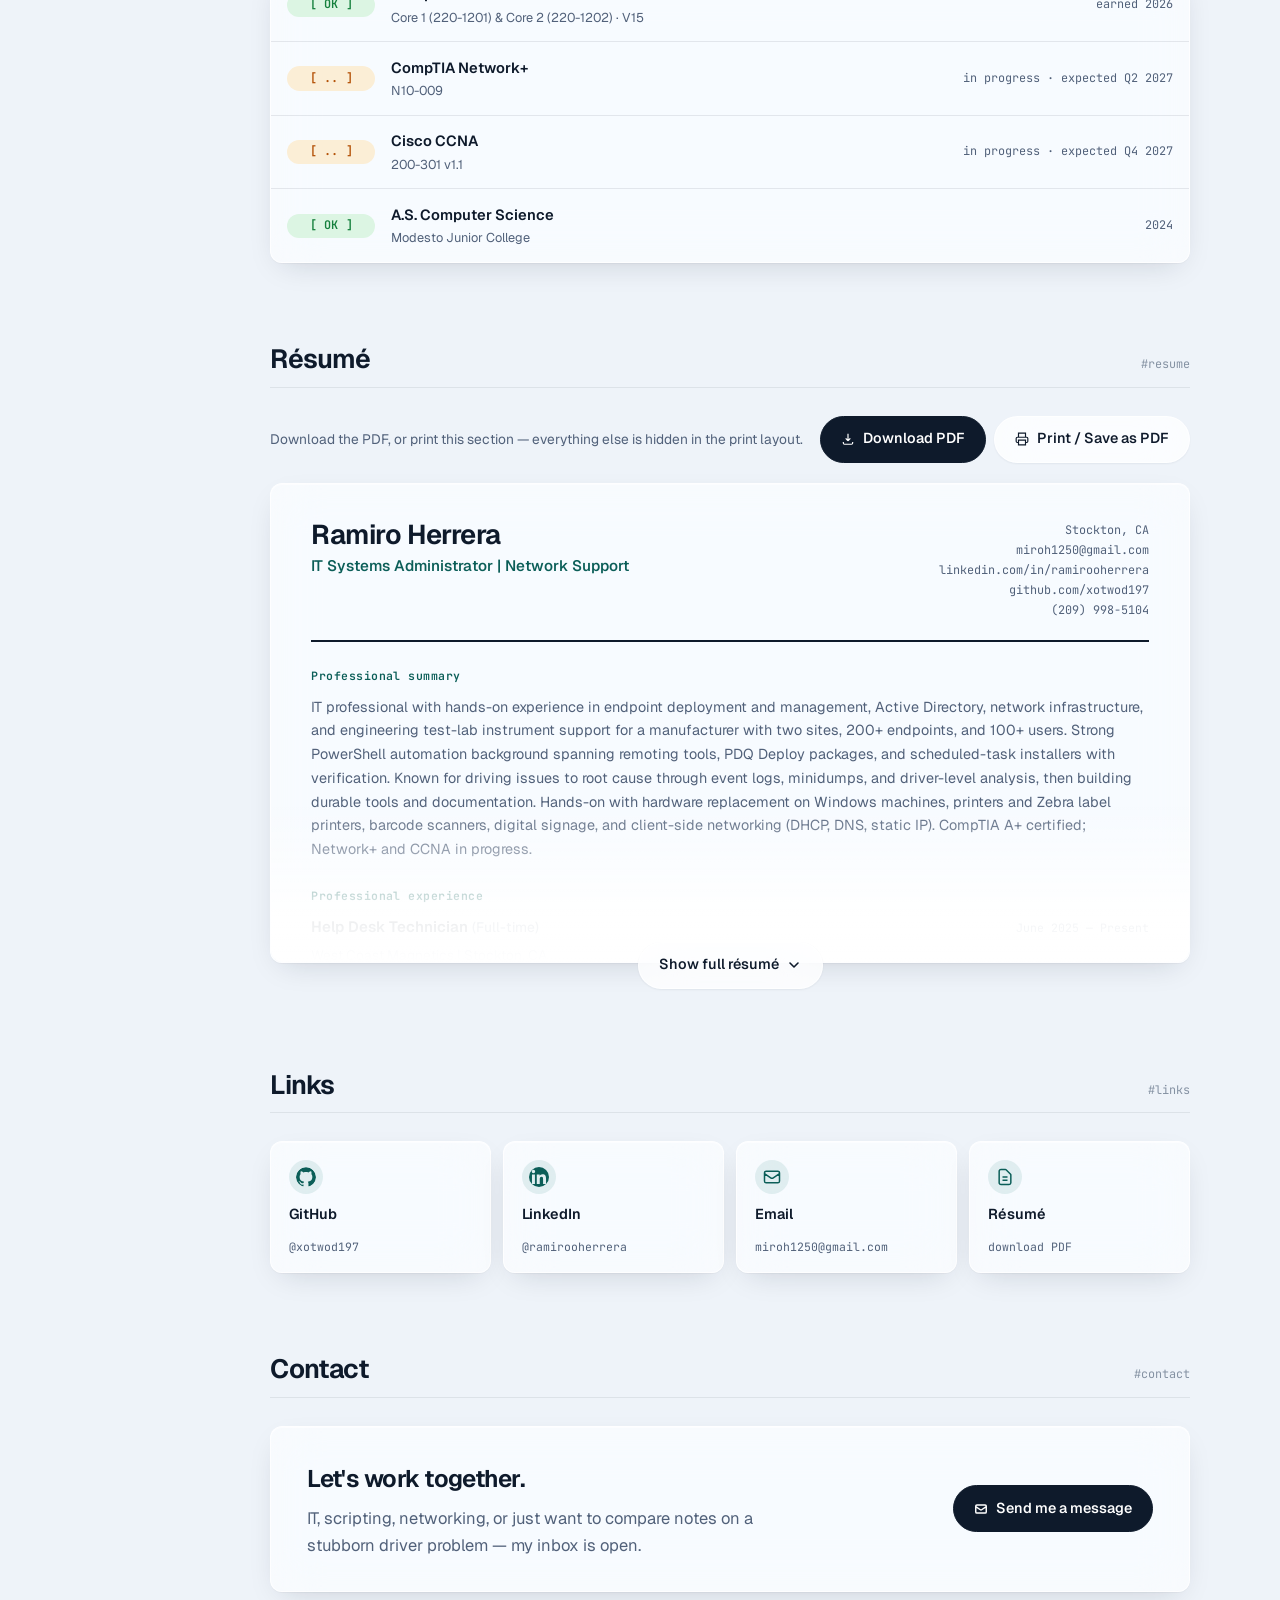
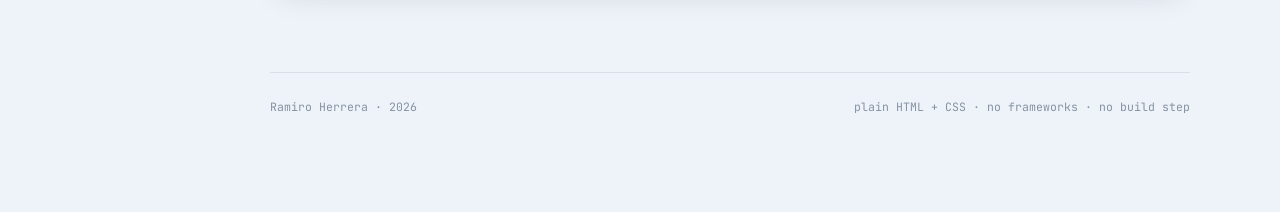
==== commit c11390e0: "Résumé: replace PDF with Ramiro's new version and match the site's résumé section Co-Authored-By: Cl" ====
--- a/index.html
+++ b/index.html
@@ -509,7 +509,7 @@
             miroh1250@gmail.com<br>
             linkedin.com/in/ramirooherrera<br>
             github.com/xotwod197<br>
-            <a href="https://xotwod197.github.io/Ramiros_Portfolio/">xotwod197.github.io/Ramiros_Portfolio</a>
+            (209) 998-5104
           </div>
         </div>
 
@@ -530,19 +530,15 @@
             </div>
             <div class="r-org">West Coast Magnetics | Stockton, CA</div>
             <ul class="r-ul">
-              <li>Troubleshoot and replace failed hardware on Windows desktops, laptops, and lab PCs (RAM, SSDs, peripherals, docks), then reimage or restore them and return them to service.</li>
-              <li>Support printers and Zebra label printers (stuck queues, drivers, TCP/IP ports and print-server queues), USB and handheld barcode scanners (detection, cables and cradles, reprogramming with configuration barcodes), and production-floor digital signage (shift dashboards and status boards on TVs and tablets).</li>
-              <li>Resolve client-side network issues: DHCP lease failures, DNS resolution, IP conflicts, and static-IP assignments for printers and equipment, tracing faults from the PC through the cable and wall jack to the switch.</li>
               <li>Upgraded 100+ computers from Windows 10 to Windows 11; rolled out Windows 11 25H2 fleet-wide through PDQ Deploy using offline ISO media.</li>
-              <li>Packaged and deployed software silently with PDQ Deploy, including SOLIDWORKS 2026 SP1.1 with admin-image fixes, an uninstall workflow, a PowerShell install wrapper, and registry-based verification; also deployed shared printers to lab fleets.</li>
+              <li>Package and deploy software silently with PDQ Deploy, including SOLIDWORKS 2026 SP1.1 with admin-image fixes, an uninstall workflow, a PowerShell install wrapper, and registry-based verification; also deploy shared printers to lab fleets.</li>
               <li>Built the WCM Toolbox, a PowerShell 7 web UI that puts the team's daily remote-support scripts (remoting, WinRM, autologon, profile removal, hardware health, cleanup, scheduled-task installers) one click away, and the WCM IP Scanner, a subnet sweep that keeps a MAC/hostname inventory of every device on the network.</li>
-              <li>Upgraded the UPS WorldShip workgroup (admin workstation plus five remote shipping stations) from 2024 to 2026 after hours with no shipping downtime.</li>
-              <li>Supported engineering test-lab instruments from Keysight, Rigol, and Voltech over GPIB, USB, and LAN, including Excel VBA measurement templates and vendor escalations.</li>
+              <li>Resolve client-side network issues (DHCP lease failures, DNS resolution, IP conflicts, static-IP assignments), tracing faults from the PC through the cable and wall jack to the switch; terminated cabling and ran acceptance testing on a 56-port jack installation, and fixed DNS/domain-controller connectivity failures.</li>
               <li>Diagnosed hard faults: BSODs traced to failing RAM with WinDbg and MemTest86; a USB driver broken by a Windows update code-integrity policy; a recurring graphics driver rollback; and application freezes caused by folder redirection over unstable Wi-Fi.</li>
-              <li>Resolved Sage 100 2024 connection and PDF-printing failures, migrated ODBC-driven reporting spreadsheets to a new Sage server, and fixed Outlook, Foxit, and Quest Desktop Authority issues.</li>
-              <li>Imaged and configured desktops, laptops, and Intel NUC lab machines; created and managed Active Directory accounts; and produced an employee onboarding document suite on company letterhead.</li>
-              <li>Terminated Ethernet cabling, replaced wall jacks, and ran acceptance testing on a 56-port jack installation with a contractor punch list; and resolved DNS/domain-controller connectivity failures.</li>
-              <li>Provided remote support to the Mexico manufacturing plant, including PowerShell-remoting printer cloning and Spanish-language Windows builds; performed routine patching through Splashtop RMM.</li>
+              <li>Diagnose and replace failed hardware (RAM, SSDs, peripherals, docks); image and configure desktops, laptops, and Intel NUC lab machines; and create and manage Active Directory accounts.</li>
+              <li>Support printers and Zebra label printers (queues, drivers, TCP/IP ports, print servers), USB and handheld barcode scanners (detection, cradles, configuration-barcode reprogramming), and production-floor digital signage.</li>
+              <li>Support business applications including Sage 100 2024 (connection and PDF-printing fixes, ODBC report migration to a new server), Outlook, Foxit, and Quest Desktop Authority; upgraded the UPS WorldShip workgroup after hours with no shipping downtime.</li>
+              <li>Provide remote support to the Mexico manufacturing plant through PowerShell remoting and Splashtop RMM, including printer cloning, Spanish-language Windows builds, and routine patching.</li>
             </ul>
           </div>
 
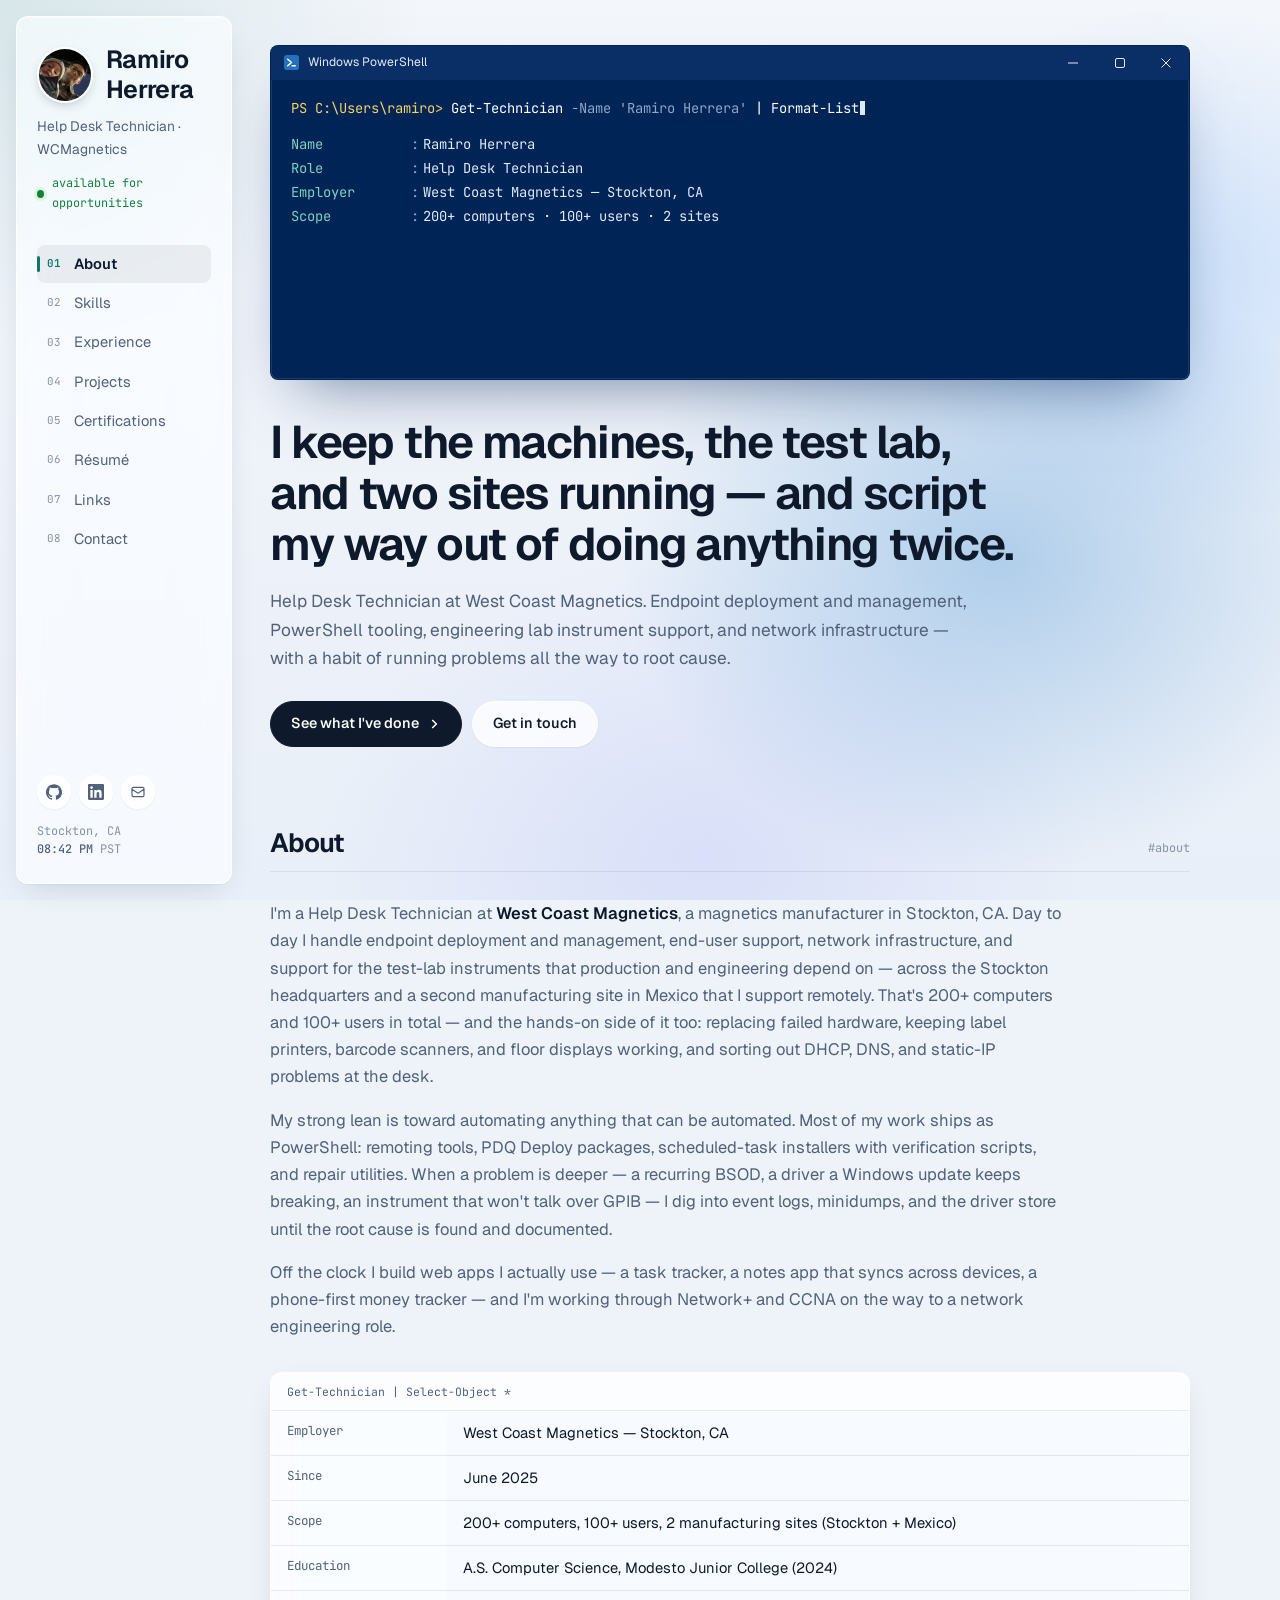
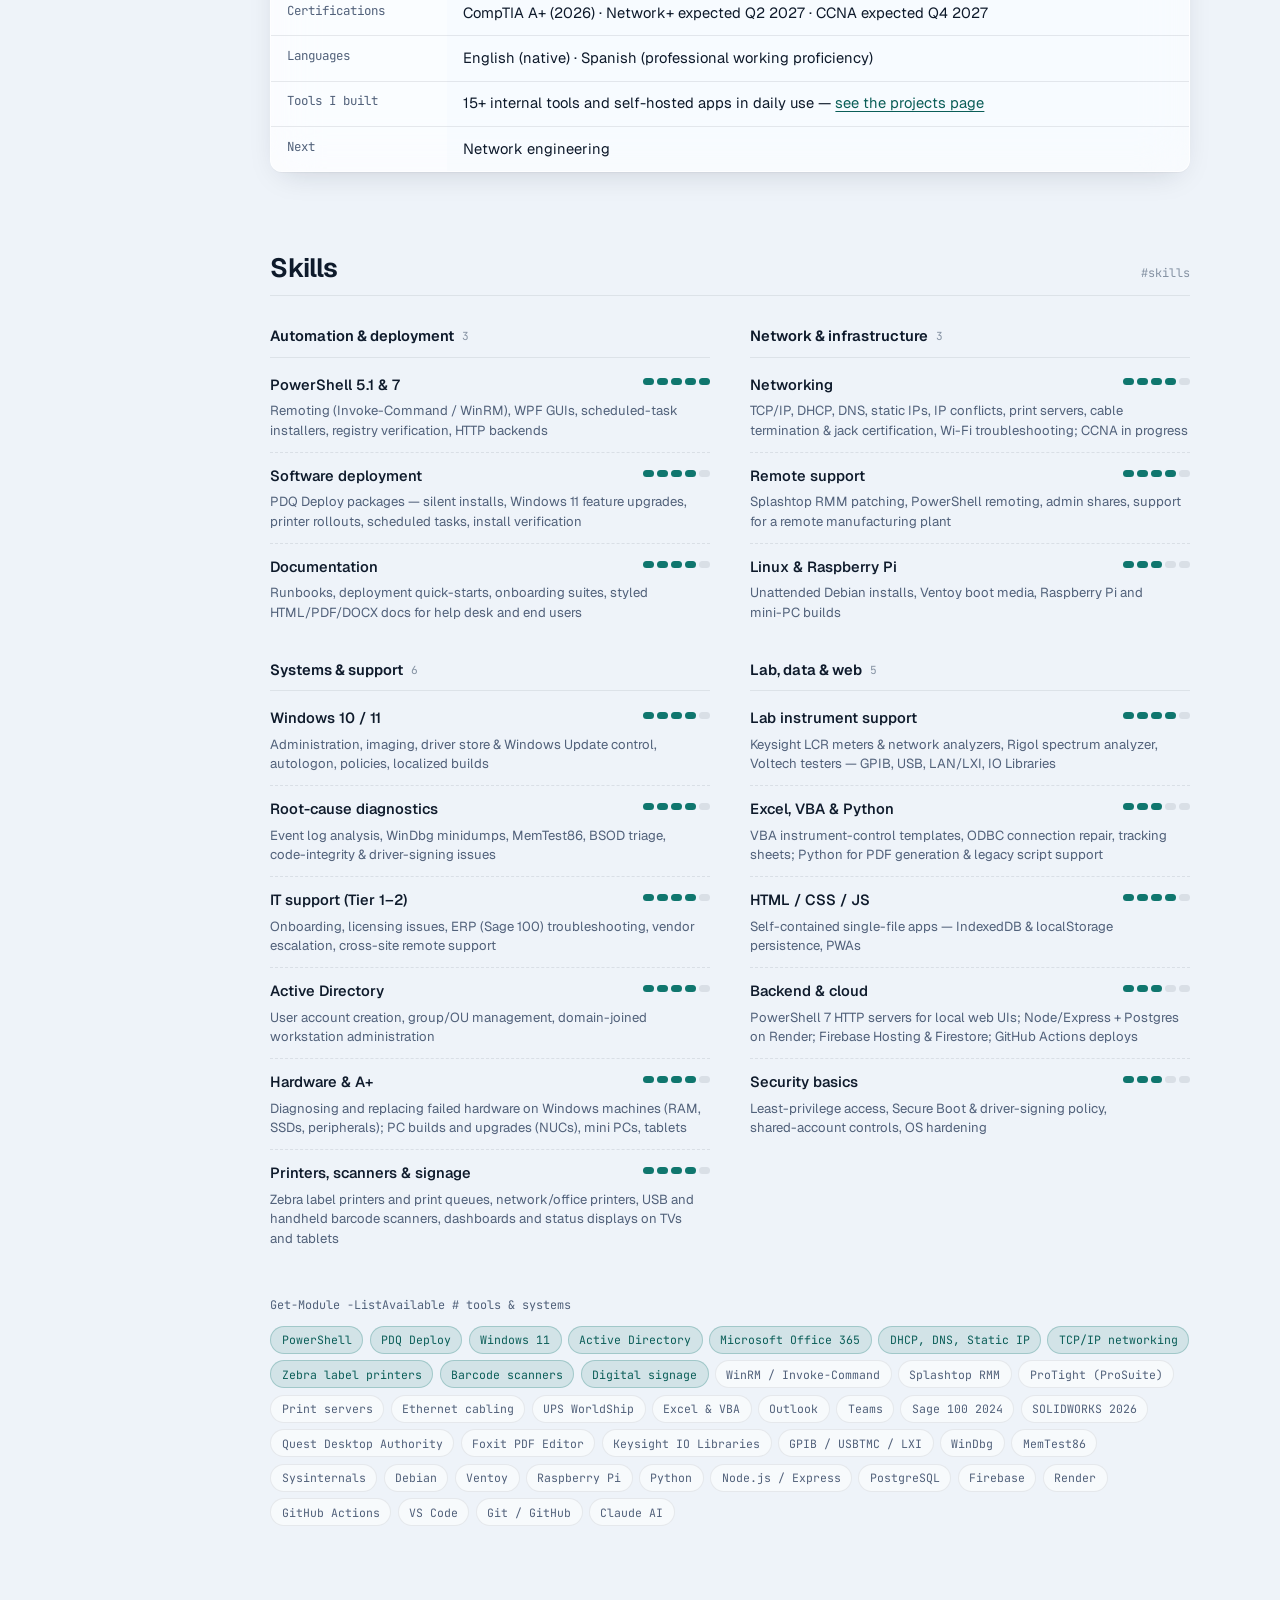
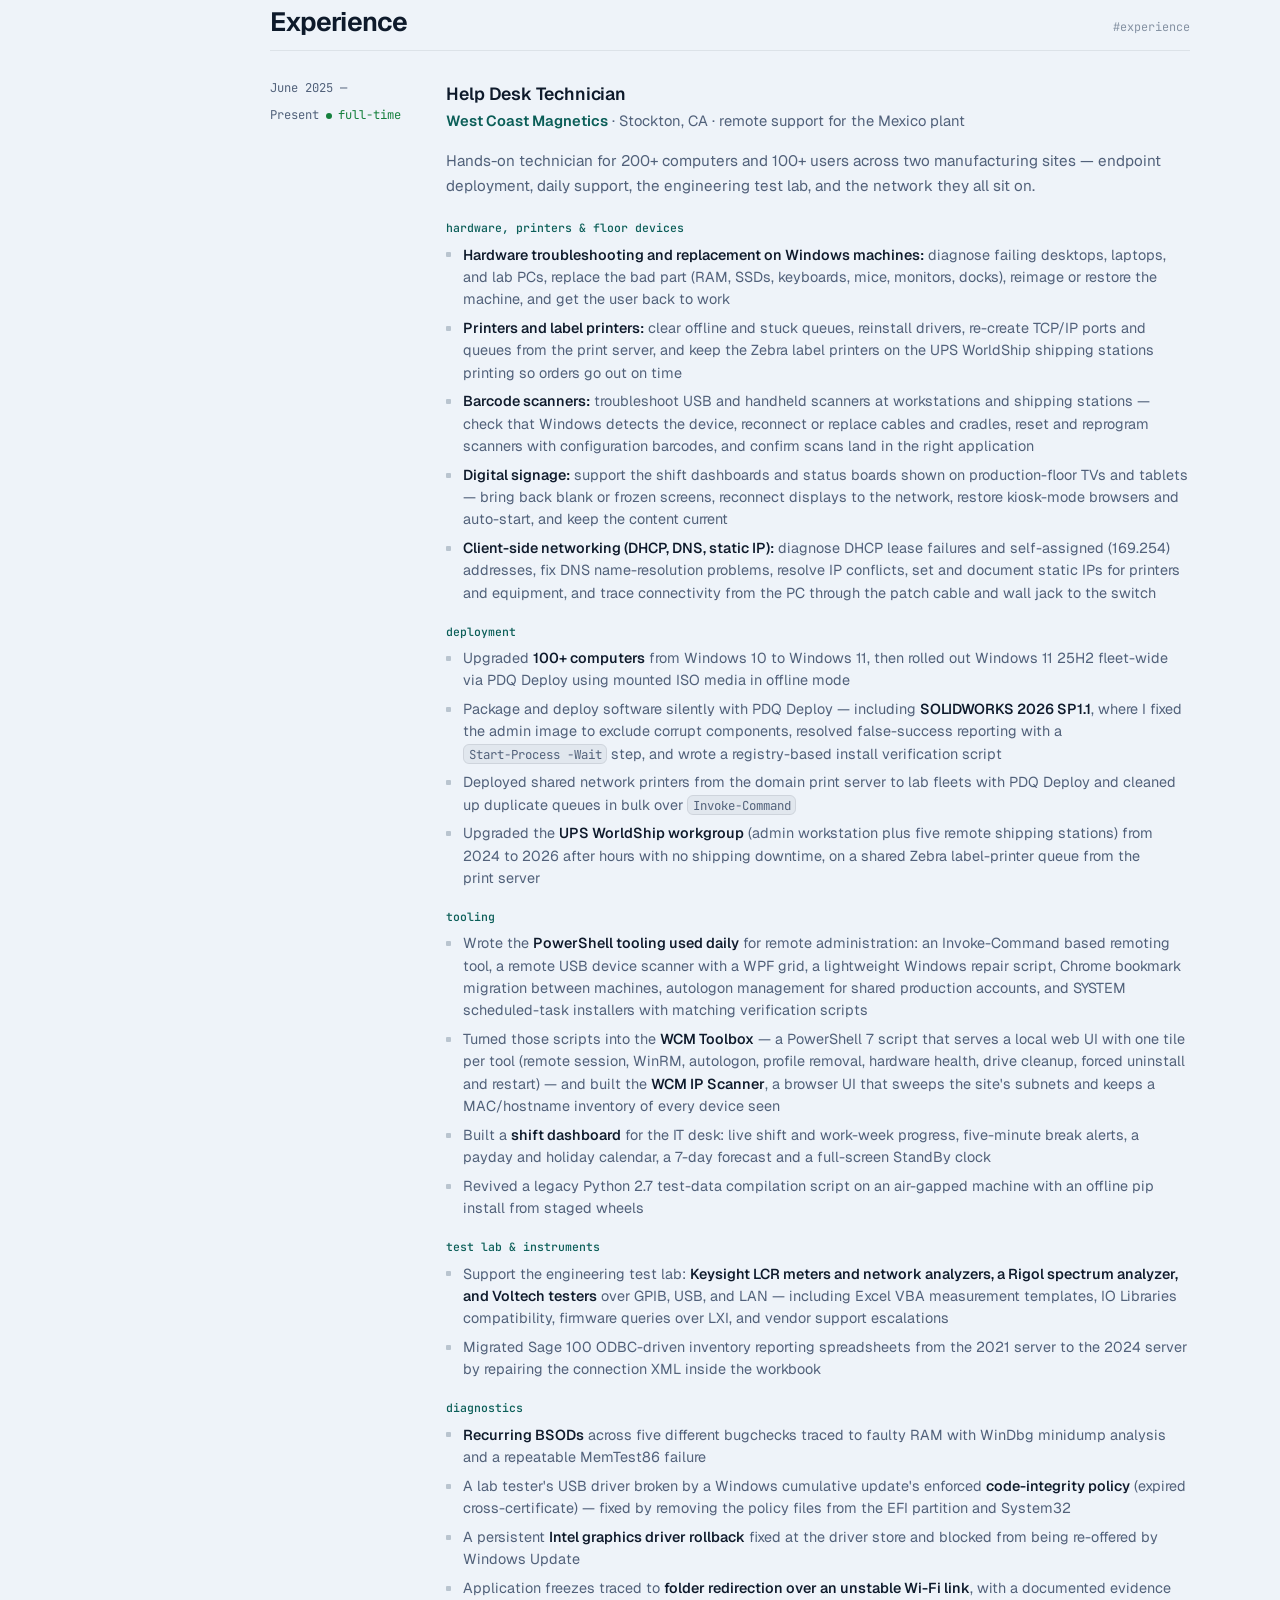
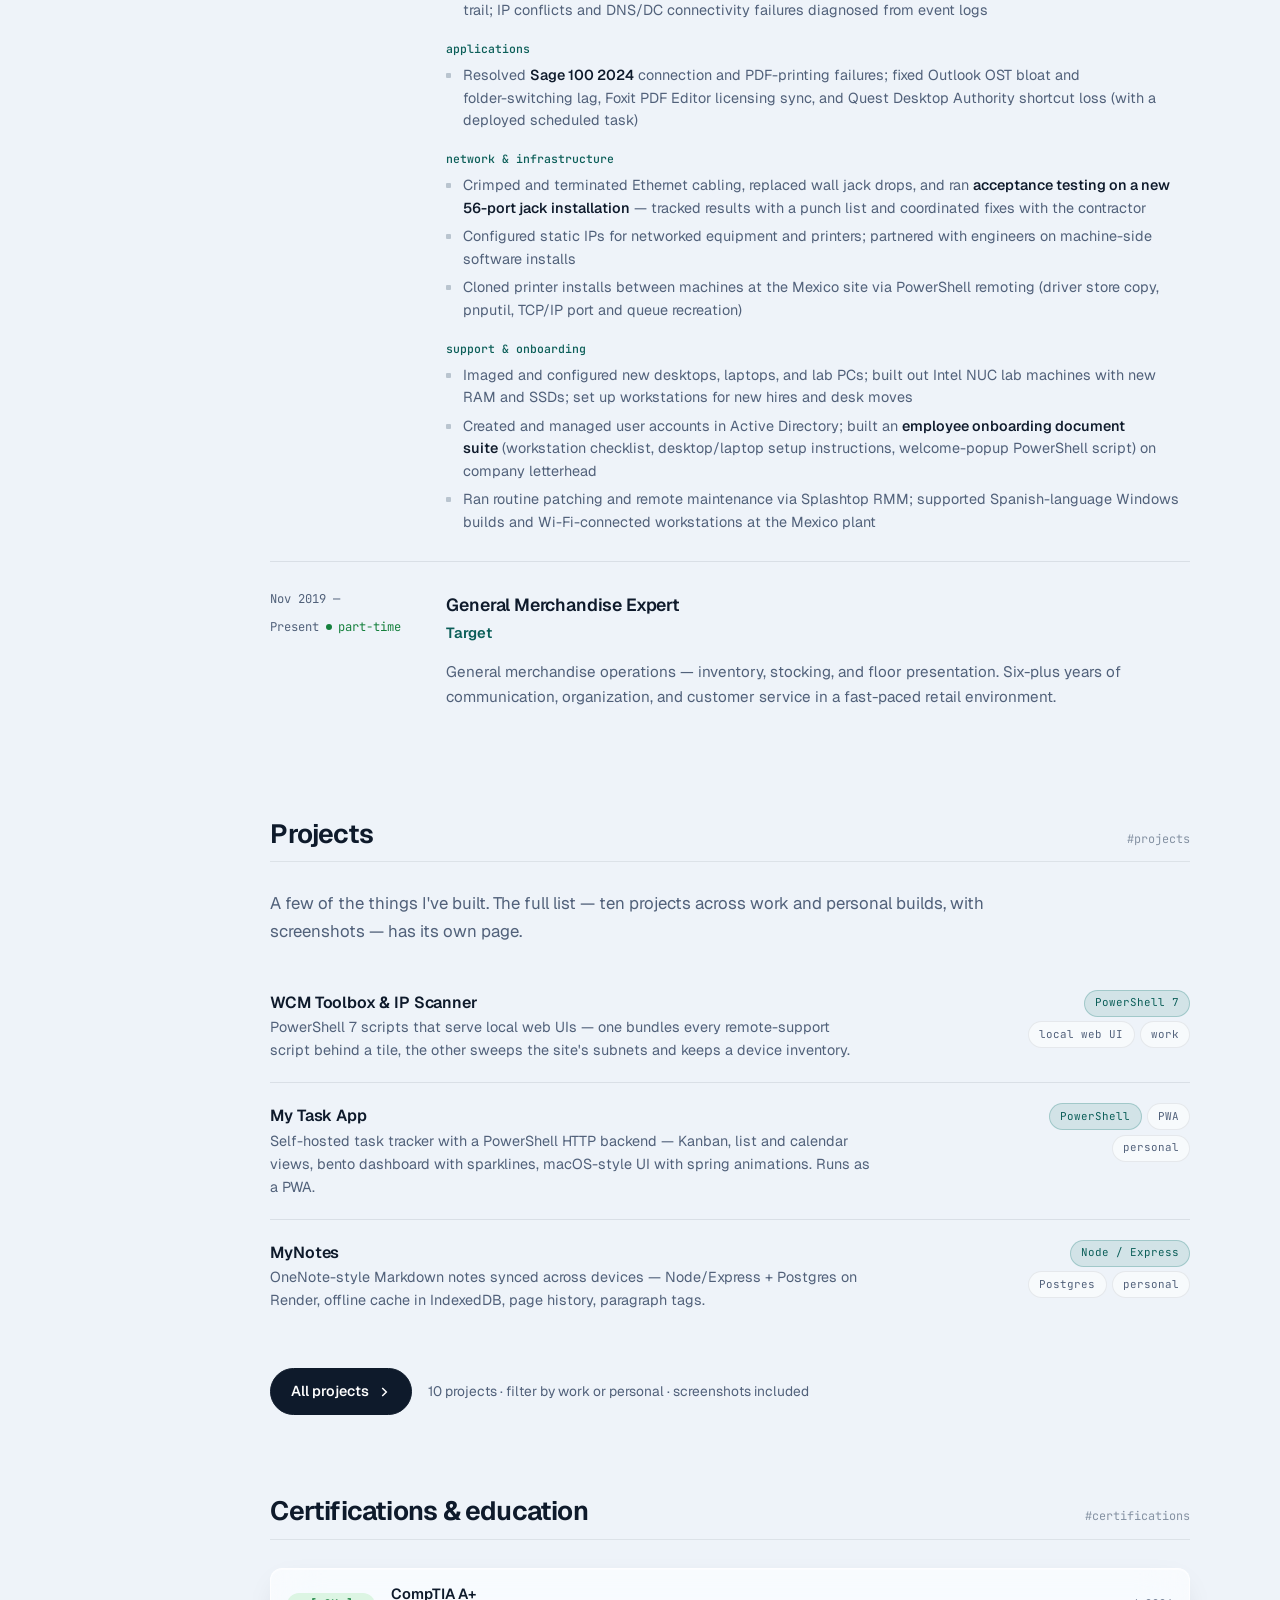
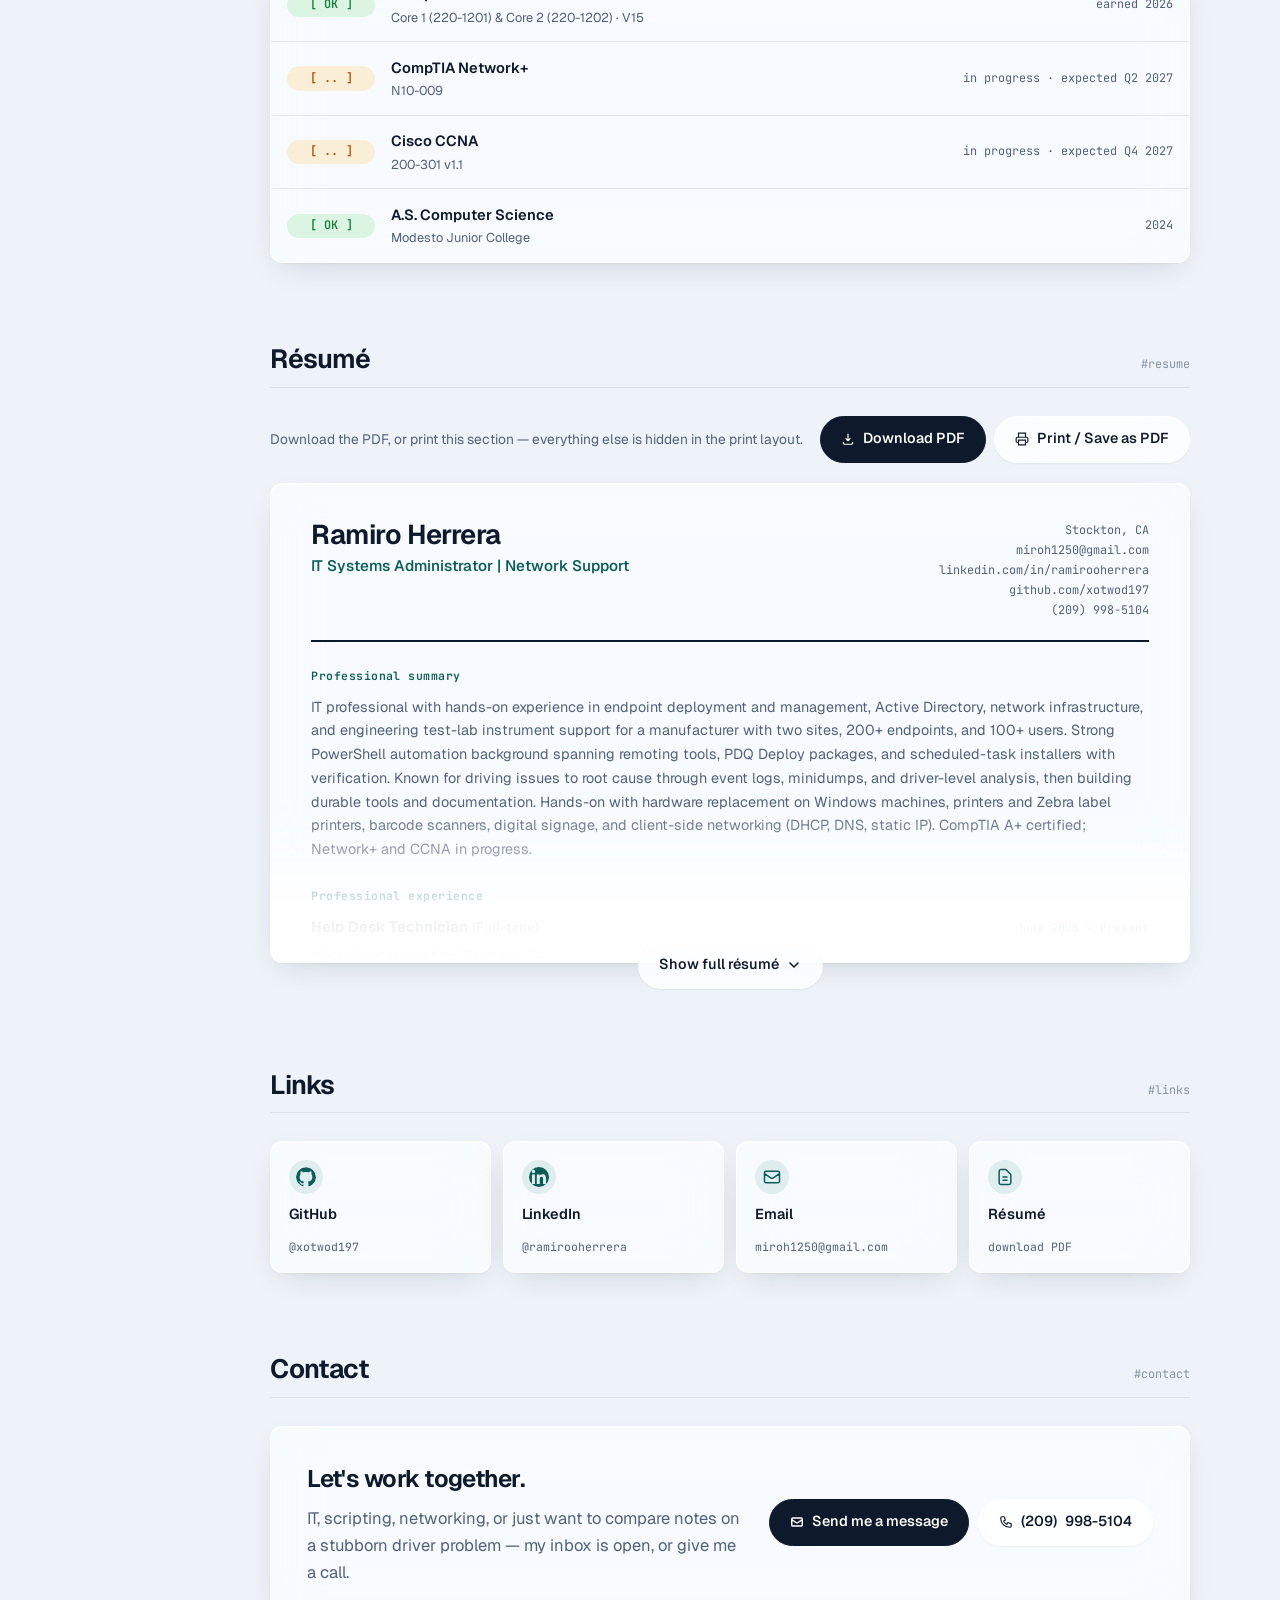
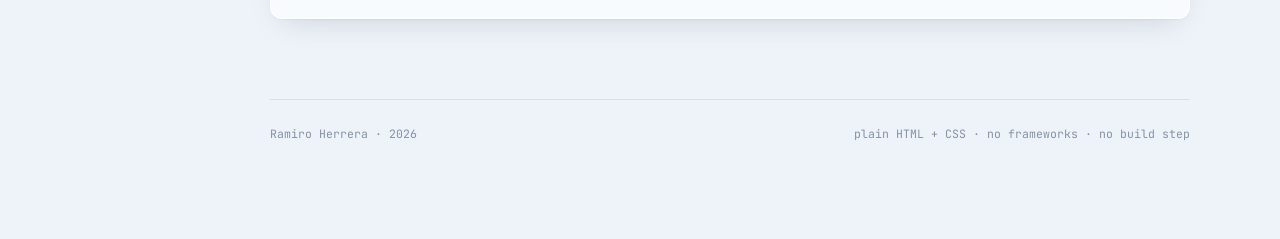
==== commit 7e1e0a6b: "Contact: add phone button beside email Co-Authored-By: Claude Opus 5.5 <noreply@anthropic.com> Claud" ====
--- a/index.html
+++ b/index.html
@@ -26,7 +26,7 @@
 <link rel="preconnect" href="https://fonts.googleapis.com">
 <link rel="preconnect" href="https://fonts.gstatic.com" crossorigin>
 <link href="https://fonts.googleapis.com/css2?family=Geist:wght@300..800&family=JetBrains+Mono:ital,wght@0,400;0,500;0,600;1,400&display=swap" rel="stylesheet">
-<link rel="stylesheet" href="site.css?v=20261019b">
+<link rel="stylesheet" href="site.css?v=20261103">
 <link rel="stylesheet" href="glass.css?v=20261016b">
 </head>
 <body>
@@ -637,12 +637,18 @@
       <div class="contact">
         <div>
           <h2>Let's work together.</h2>
-          <p>IT, scripting, networking, or just want to compare notes on a stubborn driver problem — my inbox is open.</p>
-        </div>
+          <p>IT, scripting, networking, or just want to compare notes on a stubborn driver problem — my inbox is open, or give me a call.</p>
+        </div>
+        <div class="contact-actions">
         <a href="mailto:miroh1250@gmail.com" class="btn btn-ink">
           <svg fill="none" viewBox="0 0 24 24" stroke="currentColor" stroke-width="2.5"><path d="M3 8l7.89 5.26a2 2 0 002.22 0L21 8M5 19h14a2 2 0 002-2V7a2 2 0 00-2-2H5a2 2 0 00-2 2v10a2 2 0 002 2z"/></svg>
           Send me a message
         </a>
+        <a href="tel:+12099985104" class="btn btn-line">
+          <svg fill="none" viewBox="0 0 24 24" stroke="currentColor" stroke-width="2"><path d="M3 5a2 2 0 012-2h3.28a1 1 0 01.95.68l1.5 4.49a1 1 0 01-.5 1.21l-2.26 1.13a11.04 11.04 0 005.52 5.52l1.13-2.26a1 1 0 011.21-.5l4.49 1.5a1 1 0 01.68.95V19a2 2 0 01-2 2h-1C9.72 21 3 14.28 3 6V5z"/></svg>
+          (209) 998-5104
+        </a>
+        </div>
       </div>
     </section>
 
--- a/site.css
+++ b/site.css
@@ -546,6 +546,7 @@
     gap: 1.5rem;
     align-items: center;
   }
+  .contact-actions { display: flex; flex-wrap: wrap; gap: 0.6rem; justify-content: flex-end; }
   .contact h2 { font-size: 1.5rem; font-weight: 650; letter-spacing: -0.03em; }
   .contact p { color: var(--ink-2); margin-top: 0.4rem; max-width: 46ch; }
 
@@ -686,6 +687,7 @@
     .proj-meta { justify-content: flex-start; }
     .link-grid { grid-template-columns: 1fr 1fr; }
     .contact { grid-template-columns: 1fr; padding: 1.5rem; }
+    .contact-actions { justify-content: flex-start; }
     .facts dl { grid-template-columns: 8.5rem 1fr; }
     .resume { padding: 1.5rem; }
     .r-contact { text-align: left; }
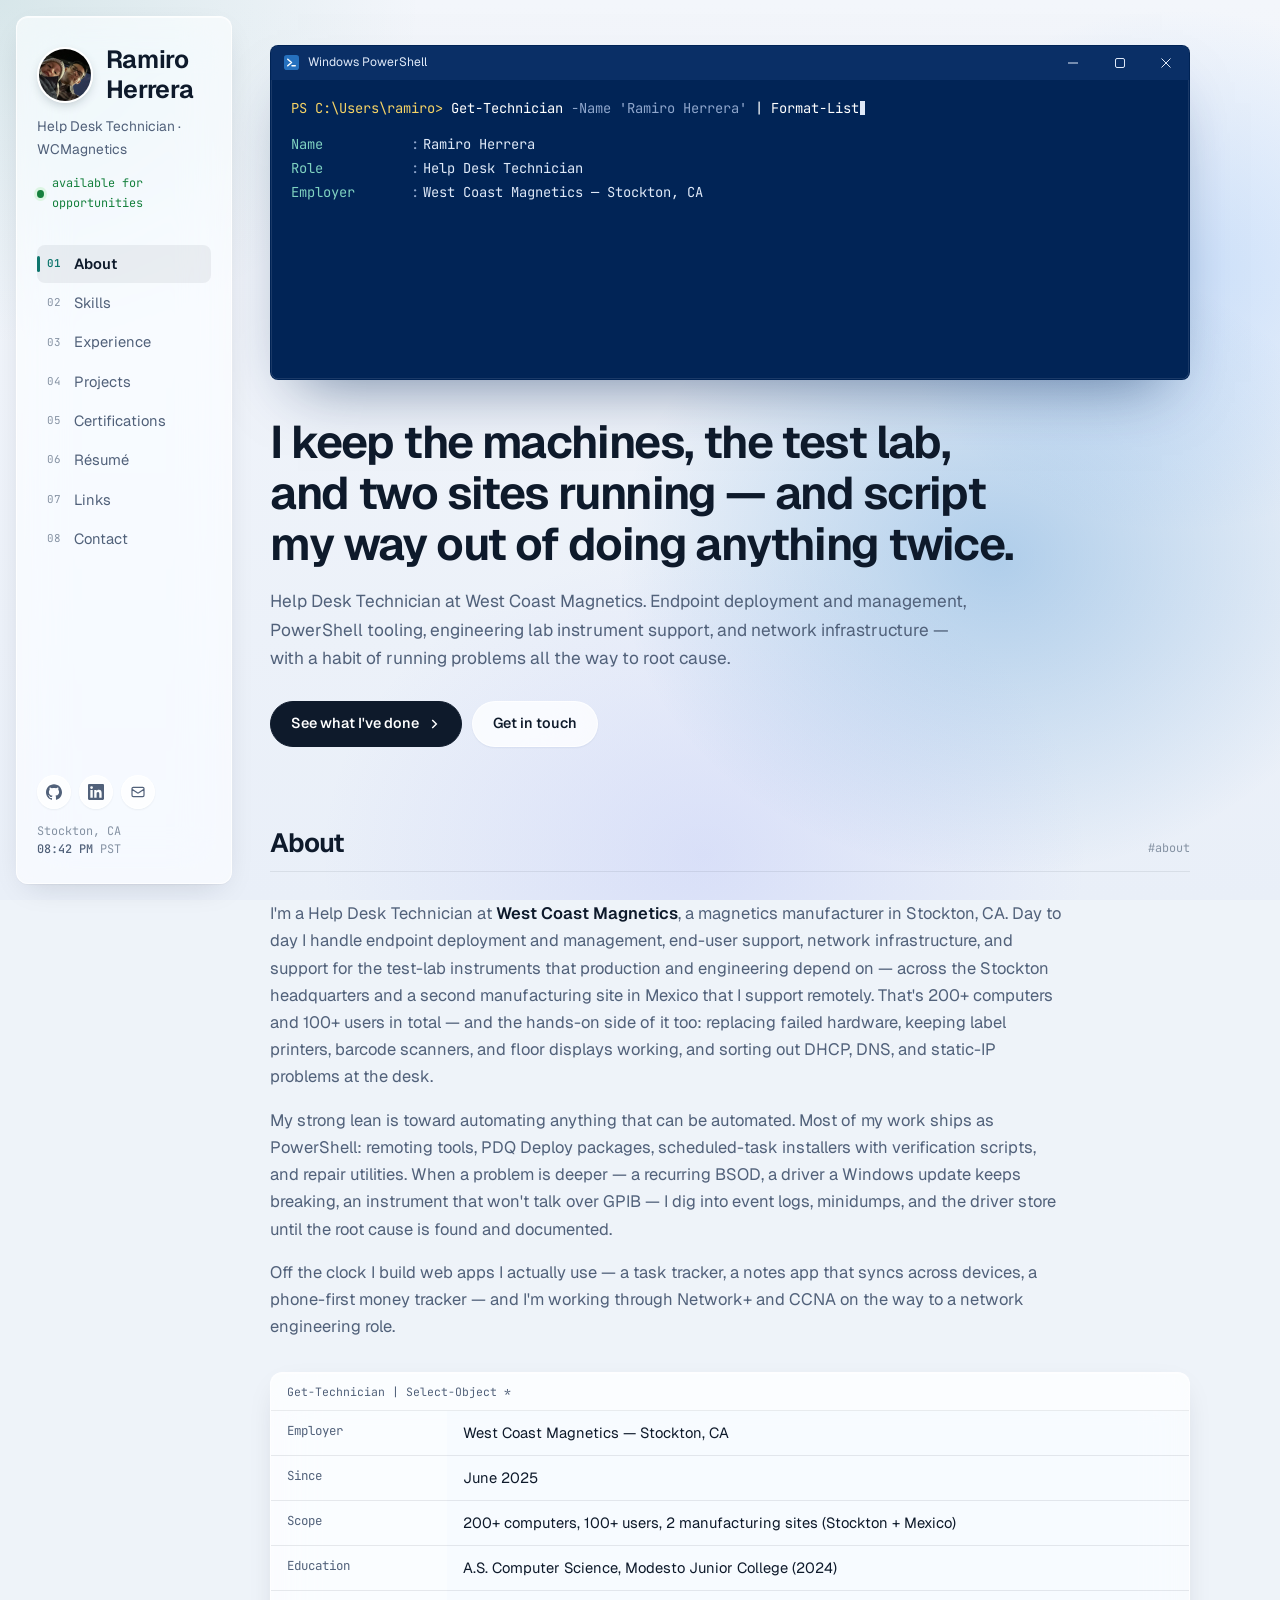
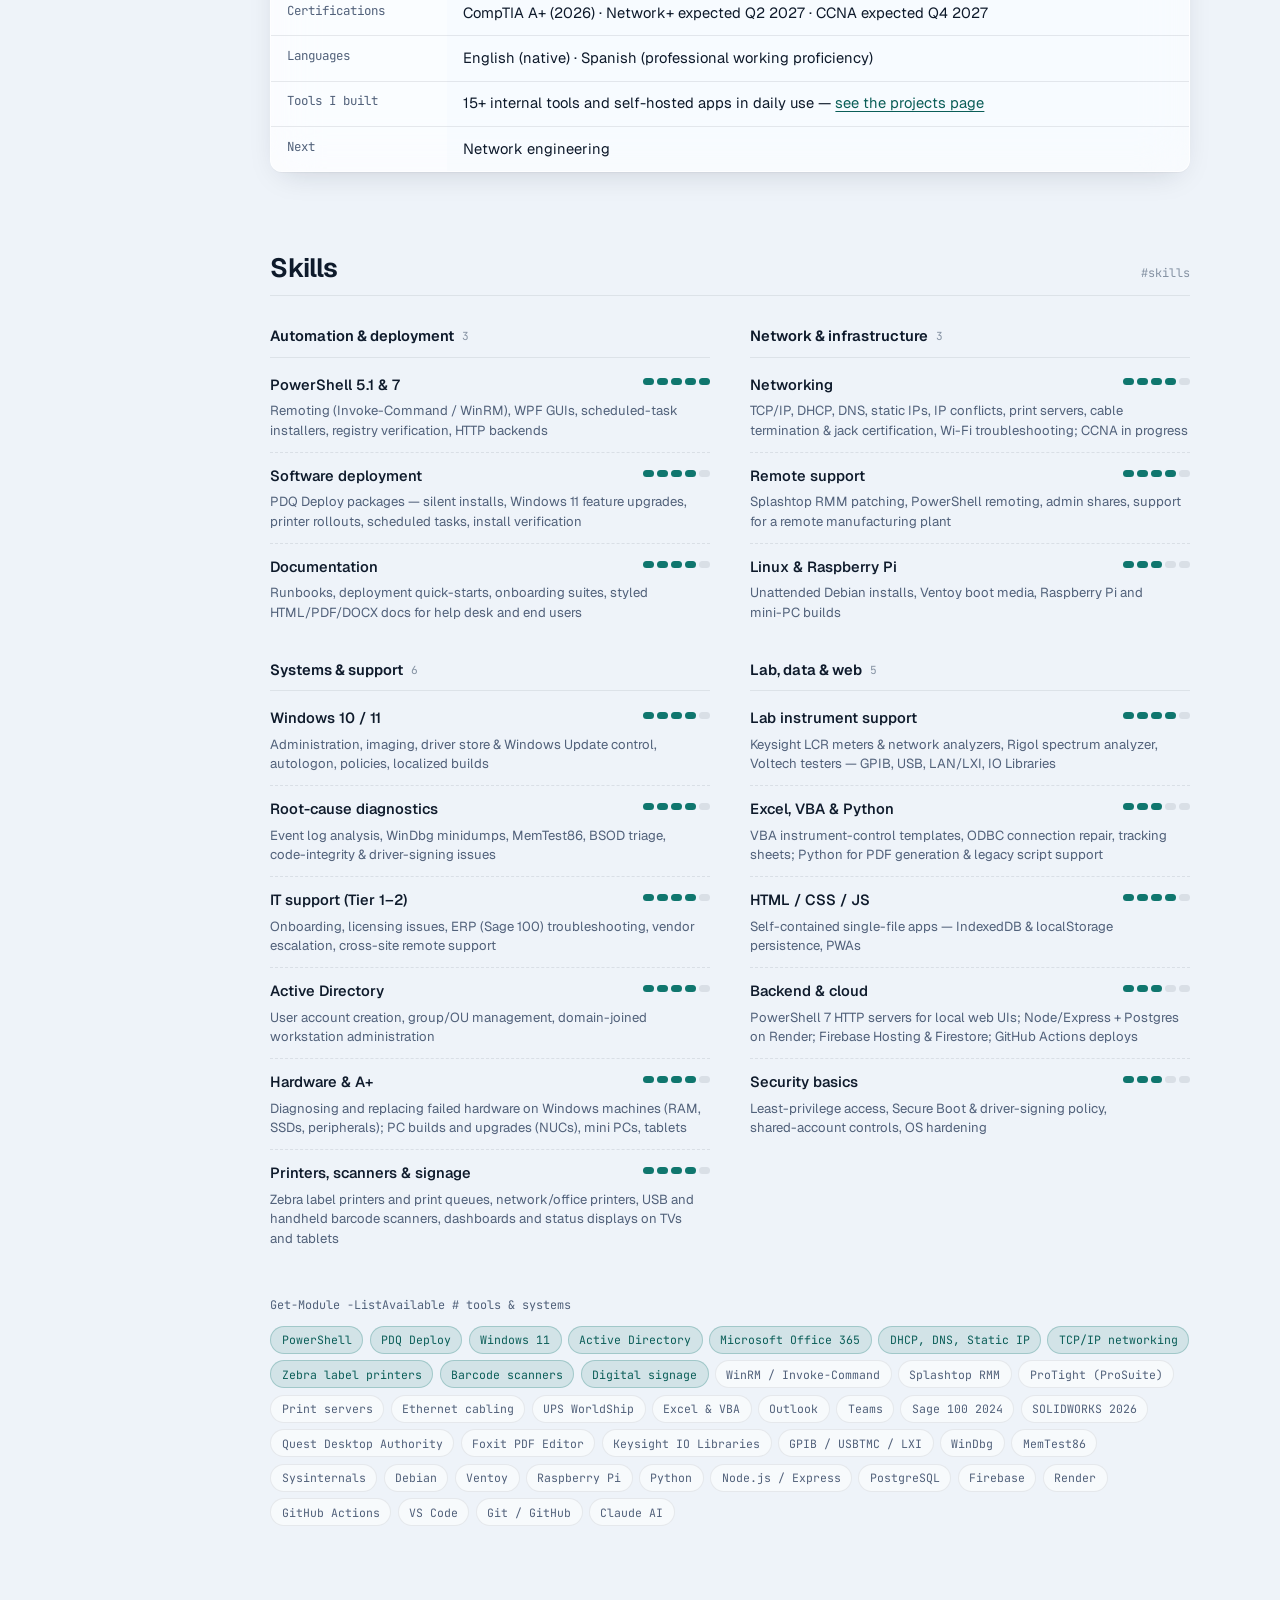
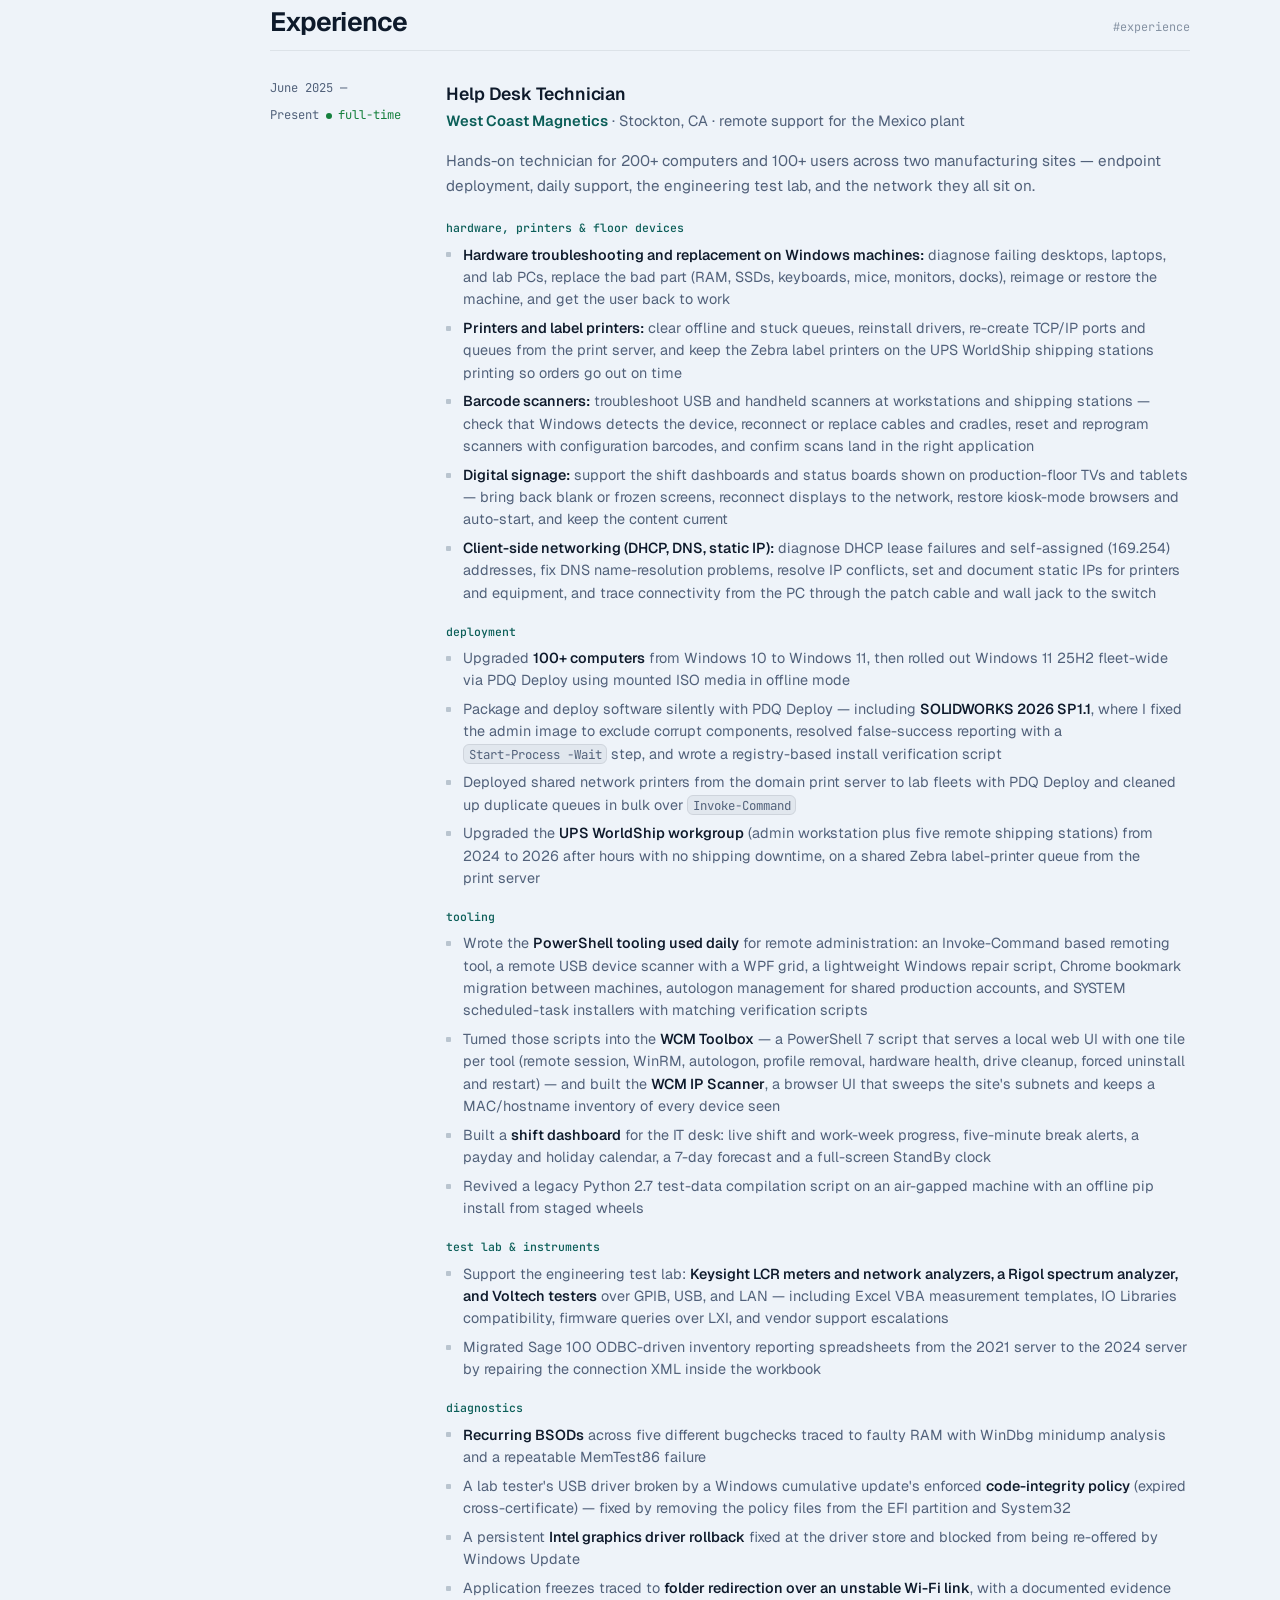
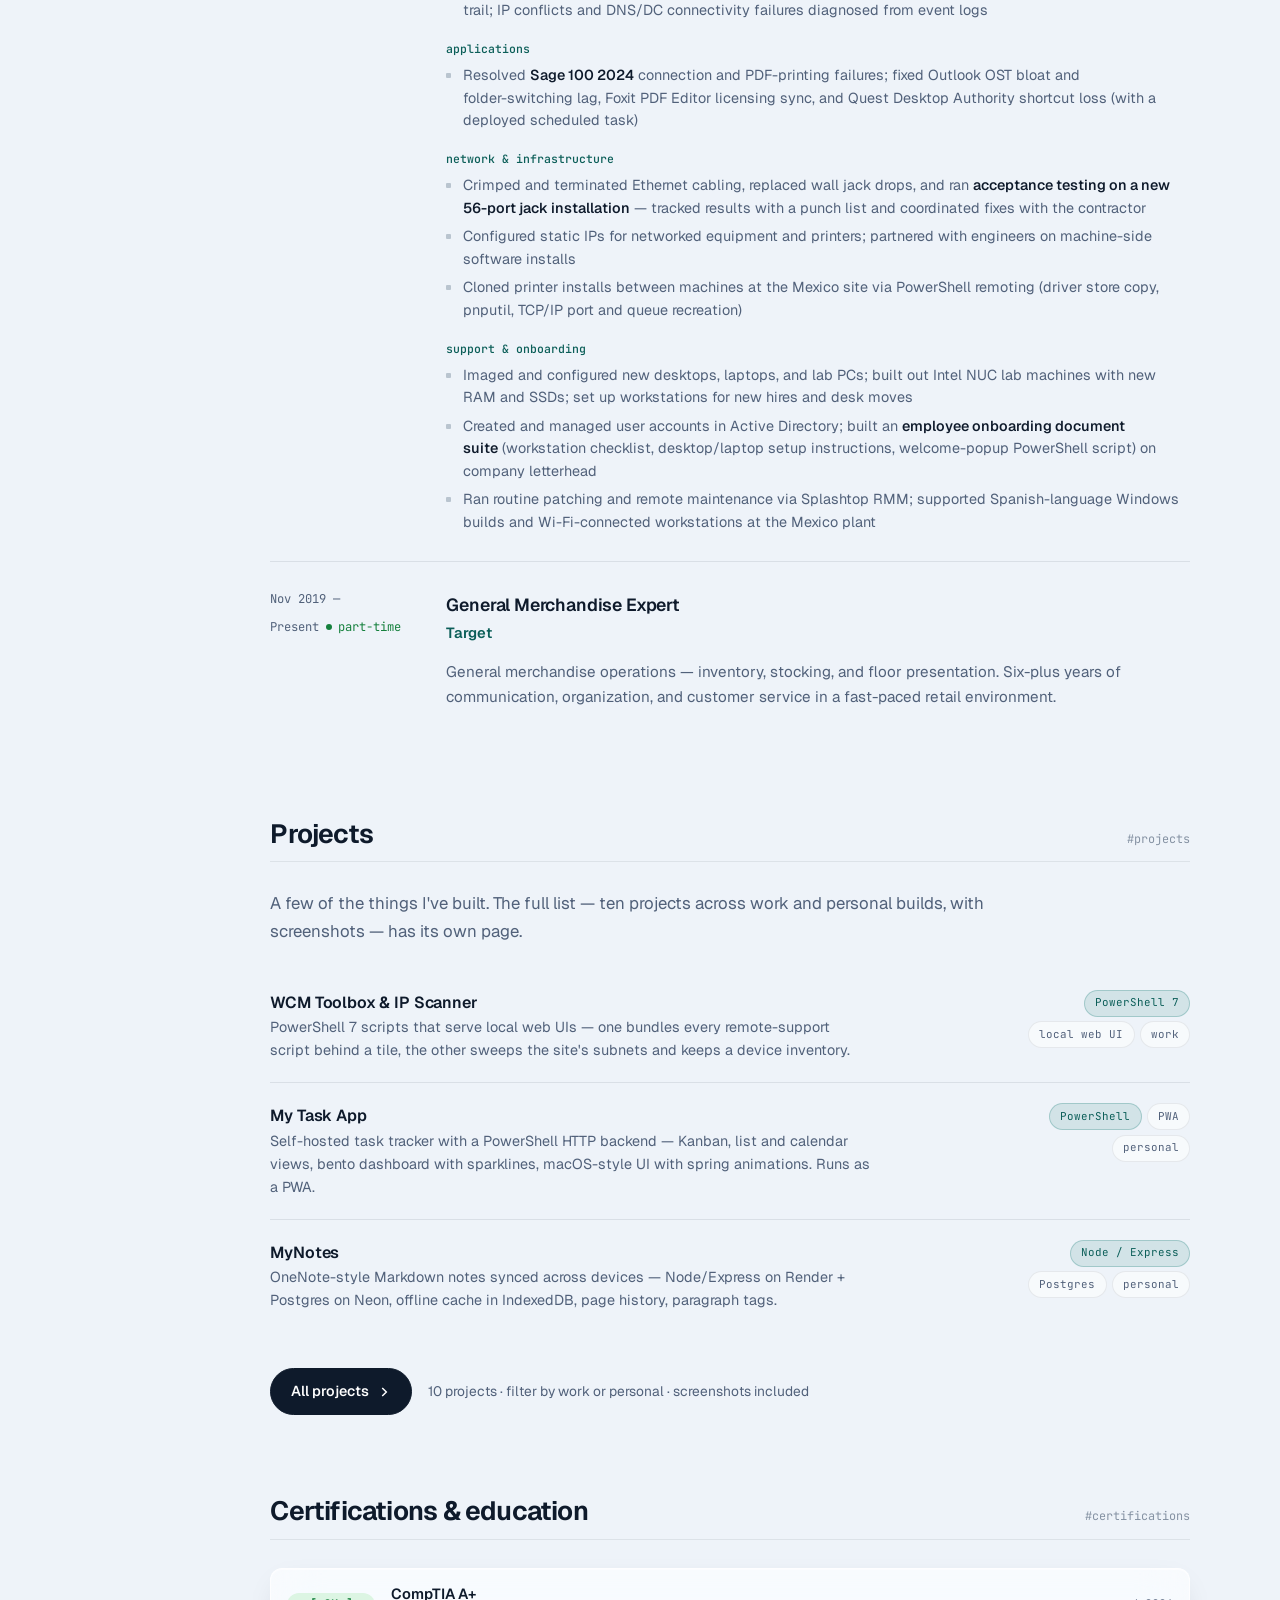
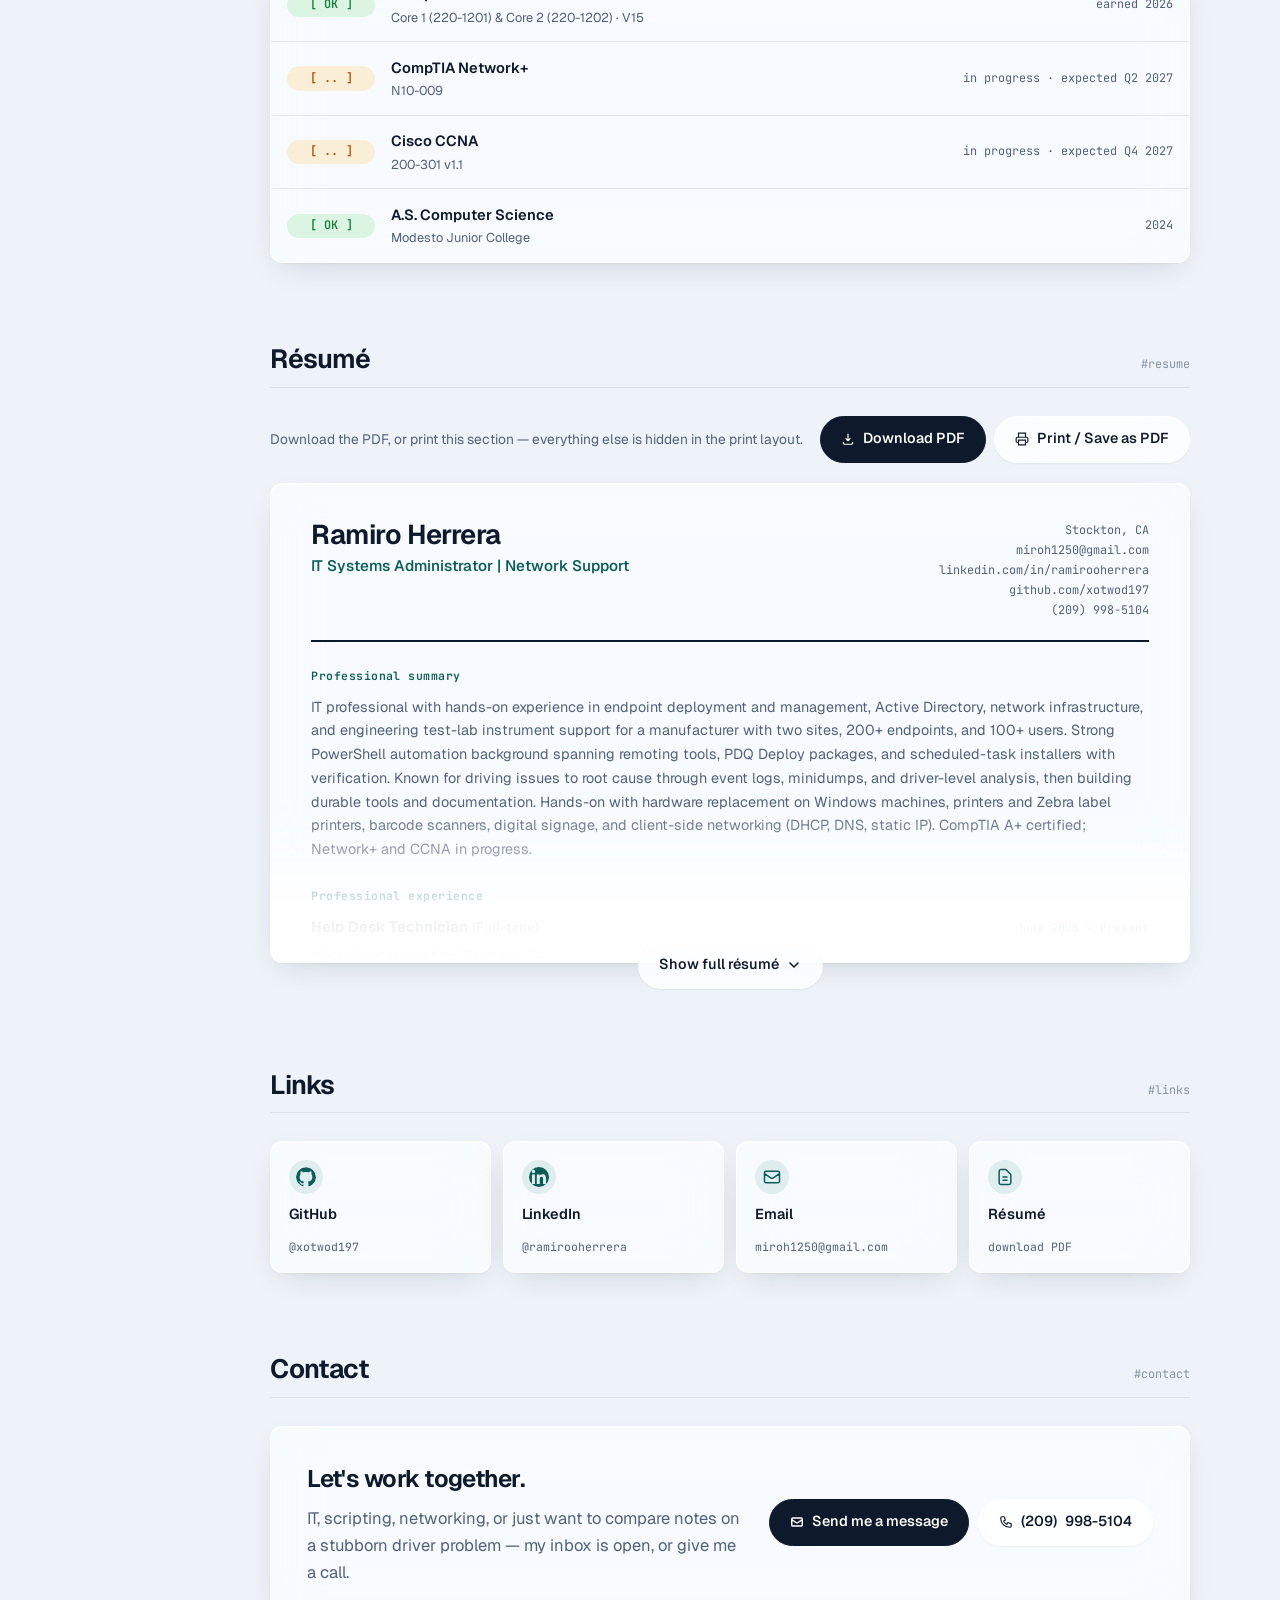
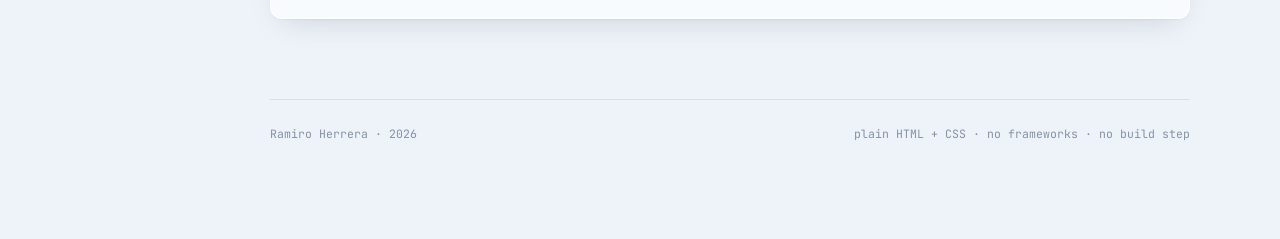
==== commit da1d5519: "MyNotes: new screenshots, Neon in card and teaser text" ====
--- a/index.html
+++ b/index.html
@@ -439,7 +439,7 @@
         <div class="proj">
           <div>
             <h3>MyNotes</h3>
-            <p>OneNote-style Markdown notes synced across devices — Node/Express + Postgres on Render, offline cache in IndexedDB, page history, paragraph tags.</p>
+            <p>OneNote-style Markdown notes synced across devices — Node/Express on Render + Postgres on Neon, offline cache in IndexedDB, page history, paragraph tags.</p>
           </div>
           <div class="proj-meta"><span class="chip hi">Node / Express</span><span class="chip">Postgres</span><span class="chip">personal</span></div>
         </div>
